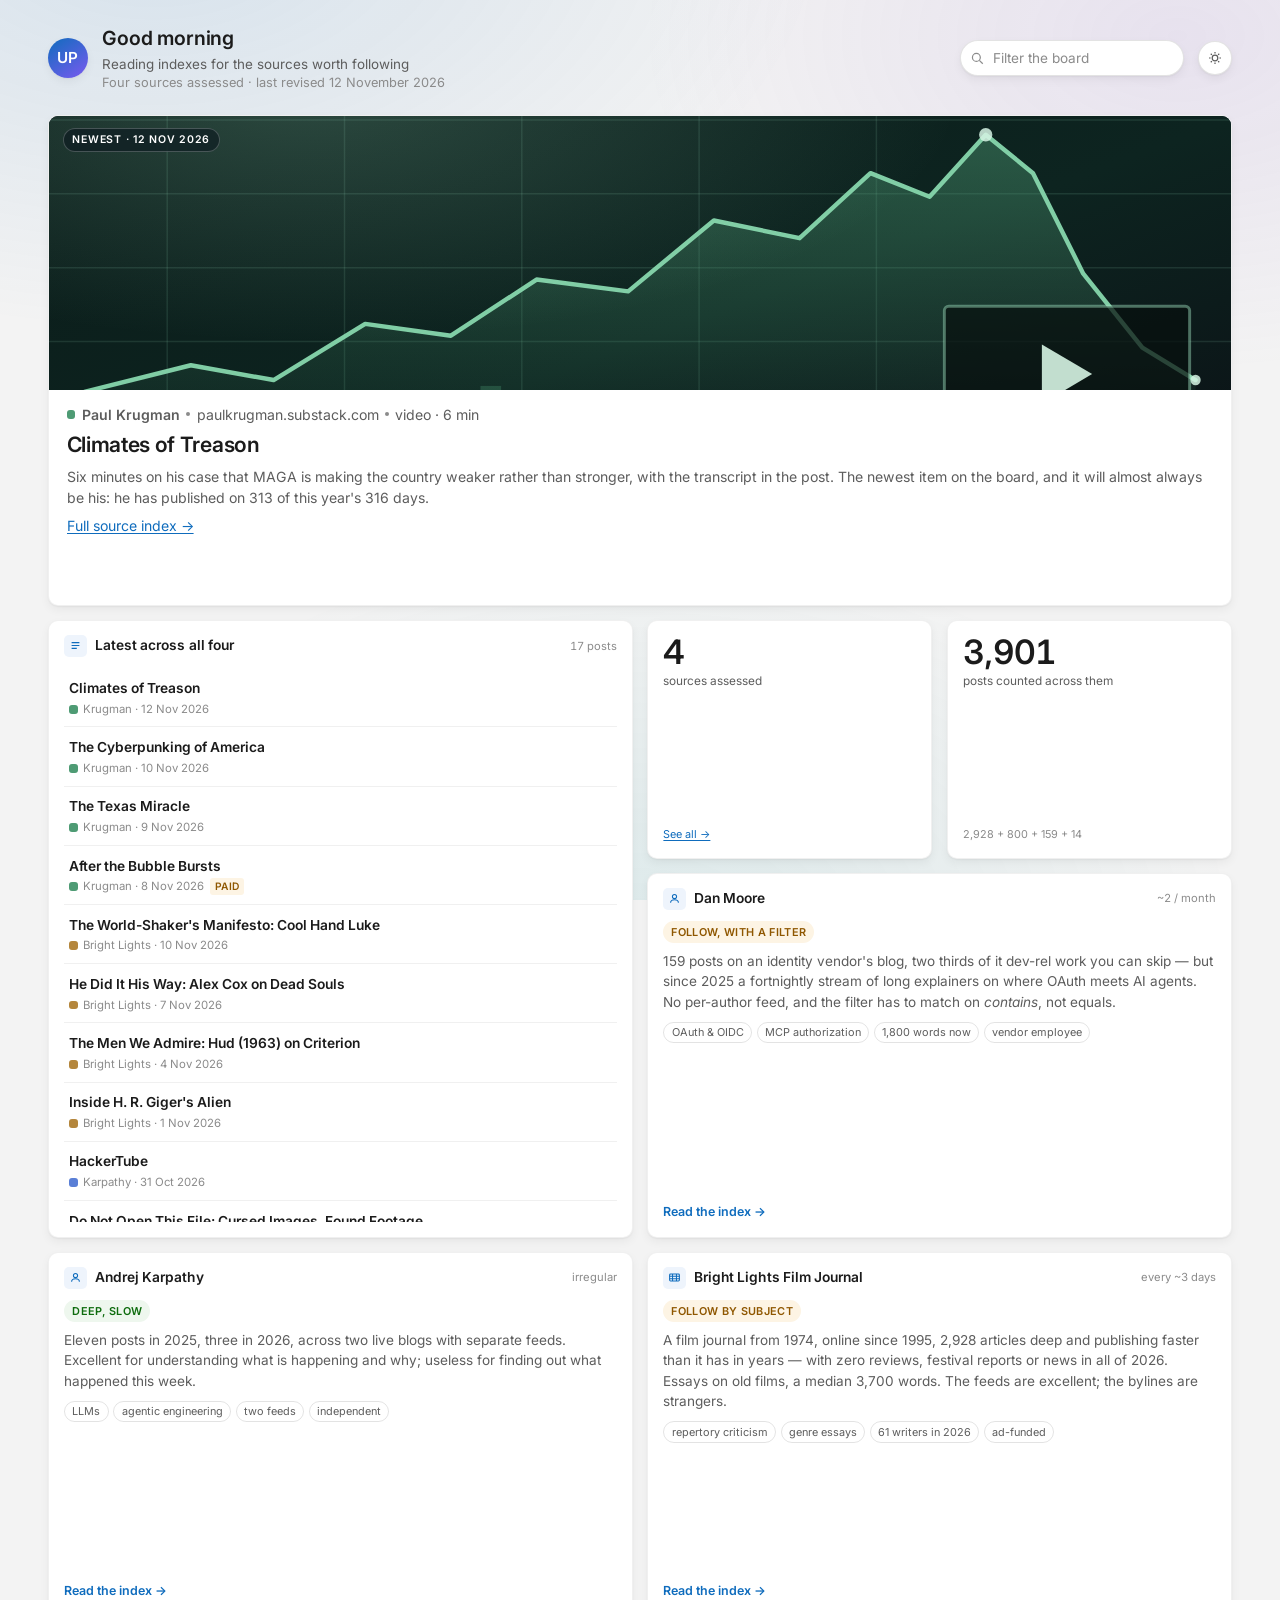
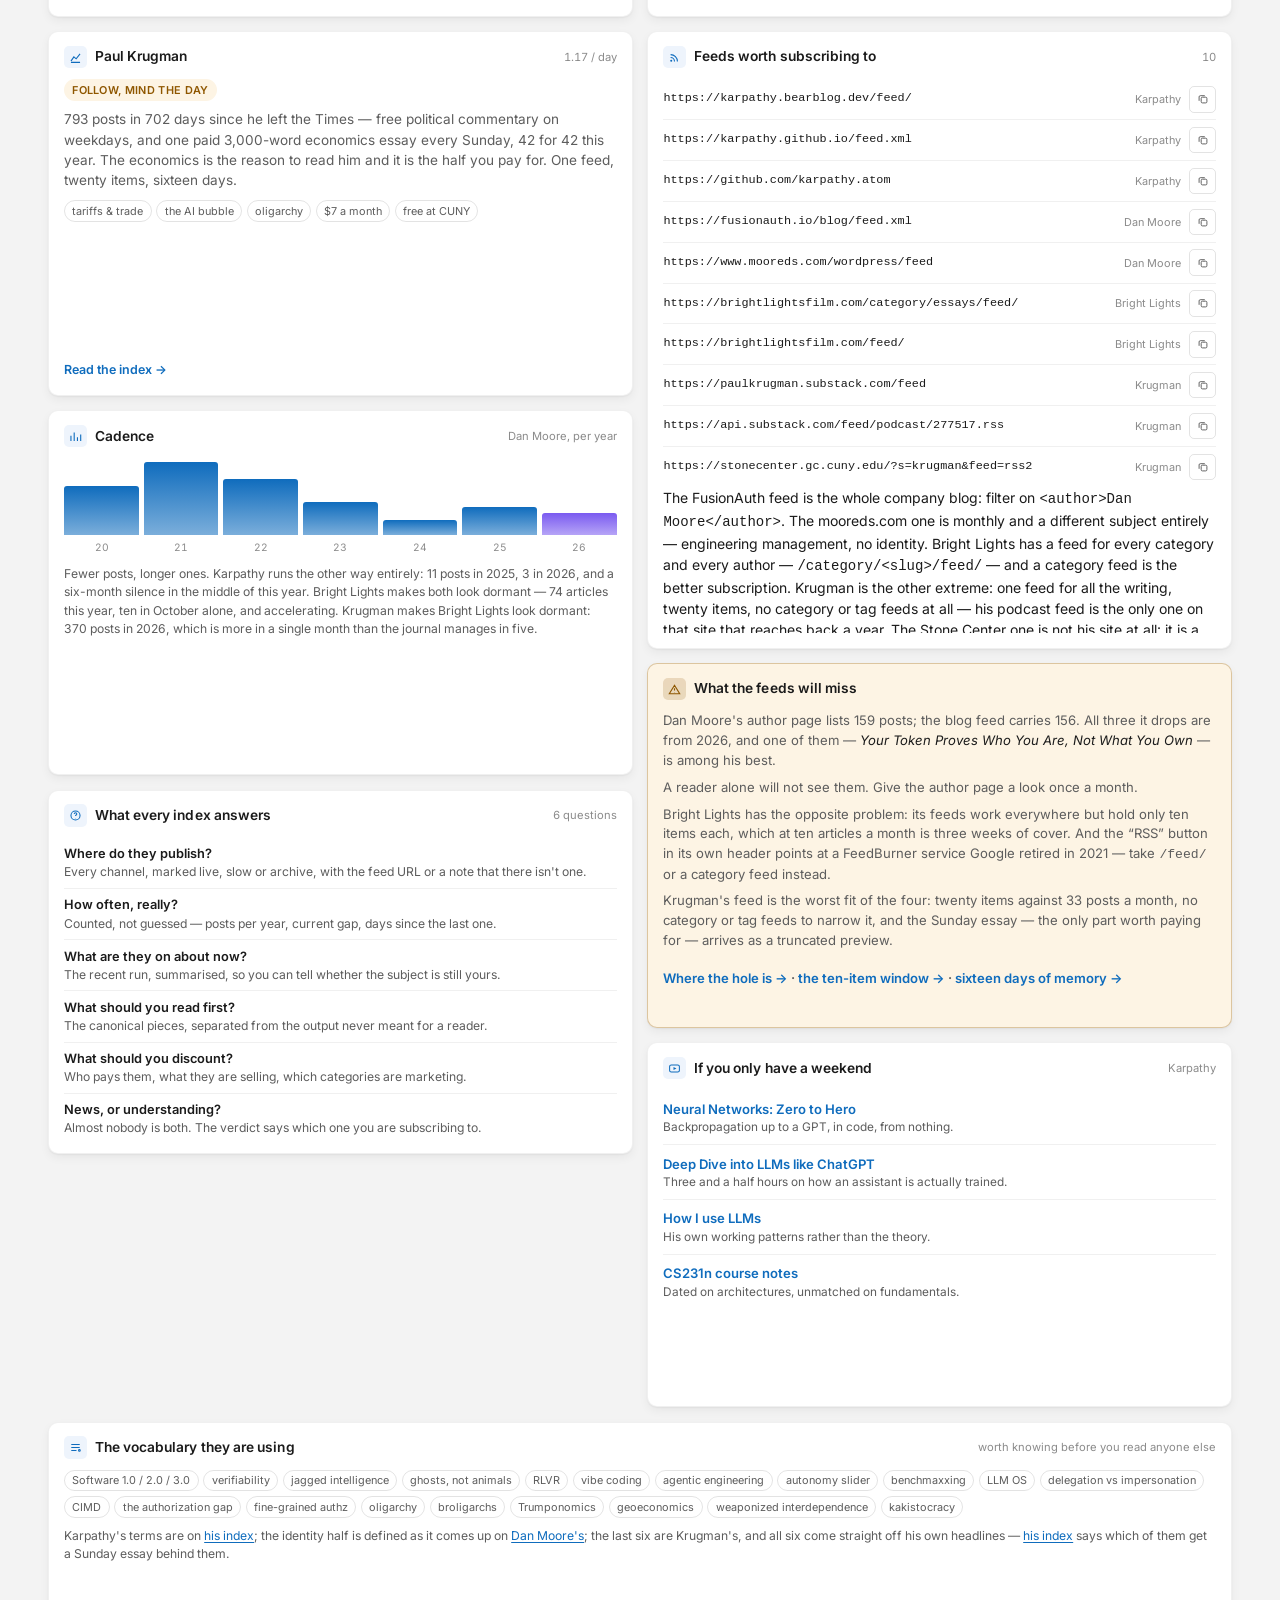
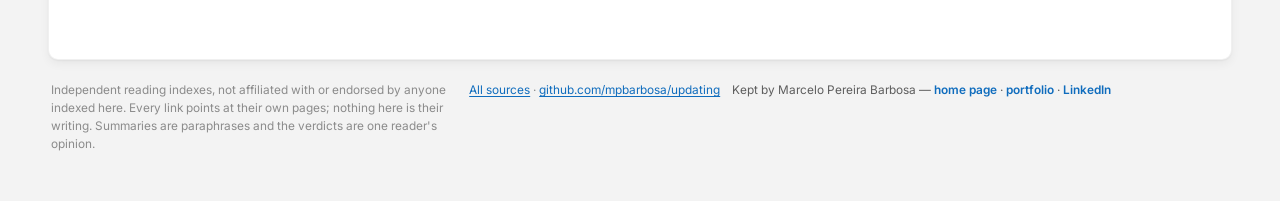
==== docs/index.html @ 211e0c85 "Carry the corrected feed claim through to the board, hub and README The audit of docs/dan-moore.html" ====
<!doctype html>
<html lang="en">
<head>
<meta charset="utf-8">
<meta name="viewport" content="width=device-width, initial-scale=1, viewport-fit=cover">
<link rel="preconnect" href="https://fonts.googleapis.com">
<link rel="preconnect" href="https://fonts.gstatic.com" crossorigin>
<title>Updating — reading indexes for the sources worth following</title>
<meta name="description" content="A widget board of the people worth reading to stay current: what is newest, how often each one posts, which feeds to subscribe to, and what to discount.">
<meta name="author" content="Marcelo Pereira Barbosa">
<meta name="robots" content="index,follow">
<!-- Google Search Console ownership for the https://mpbarbosa.github.io/updating/
     URL-prefix property. Verification is rechecked periodically, so this tag has
     to stay on the home page even after it has been verified once. -->
<meta name="google-site-verification" content="1XabvsU5CL5WEtZb5xXV-Y2TU8eqFEennTgGbOJvXdo">
<link rel="canonical" href="https://mpbarbosa.github.io/updating/">
<meta property="og:type" content="website">
<meta property="og:title" content="Updating &mdash; reading indexes for the sources worth following">
<meta property="og:description" content="A board of the people worth reading to stay current: what is newest, how often each one posts, and which feeds are actually worth subscribing to.">
<meta property="og:url" content="https://mpbarbosa.github.io/updating/">
<meta property="og:site_name" content="Updating">
<meta property="og:locale" content="en_US">
<meta property="og:image" content="https://mpbarbosa.github.io/updating/og/home.png">
<meta property="og:image:width" content="1200">
<meta property="og:image:height" content="630">
<meta property="og:image:alt" content="Updating — reading indexes for the sources worth following">
<meta name="twitter:card" content="summary_large_image">
<meta name="twitter:image" content="https://mpbarbosa.github.io/updating/og/home.png">
<meta name="twitter:image:alt" content="Updating — reading indexes for the sources worth following">
<!-- Installable: manifest, icons and the iOS standalone metas -->
<link rel="manifest" href="manifest.webmanifest">
<meta name="theme-color" content="#0f6cbd" media="(prefers-color-scheme: light)">
<meta name="theme-color" content="#1e1e1e" media="(prefers-color-scheme: dark)">
<link rel="icon" href="favicon.svg" type="image/svg+xml">
<link rel="apple-touch-icon" href="icon-192.png">
<meta name="mobile-web-app-capable" content="yes">
<meta name="apple-mobile-web-app-capable" content="yes">
<meta name="apple-mobile-web-app-status-bar-style" content="default">
<meta name="apple-mobile-web-app-title" content="Updating">
<link rel="stylesheet" href="https://fonts.googleapis.com/css2?family=Inter:wght@400;500;600;700&display=swap">
<link rel="stylesheet" href="home.css">
<script type="application/ld+json">
{
  "@context": "https://schema.org",
  "@graph": [
    {
      "@type": "Person",
      "@id": "https://mpbarbosa.github.io/updating/#author",
      "name": "Marcelo Pereira Barbosa",
      "url": "https://www.mpbarbosa.com",
      "sameAs": [
        "https://github.com/mpbarbosa",
        "https://www.linkedin.com/in/mpbarbosa"
      ]
    },
    {
      "@type": "WebSite",
      "@id": "https://mpbarbosa.github.io/updating/#website",
      "url": "https://mpbarbosa.github.io/updating/",
      "name": "Updating",
      "alternateName": "Updating — source indexes",
      "description": "Independent reading indexes of the people and publications worth following: what each one publishes, how often, and which feeds are worth subscribing to.",
      "inLanguage": "en",
      "publisher": {
        "@id": "https://mpbarbosa.github.io/updating/#author"
      },
      "license": "https://github.com/mpbarbosa/updating/blob/main/LICENSE"
    },
    {
      "@type": "WebPage",
      "@id": "https://mpbarbosa.github.io/updating/#webpage",
      "url": "https://mpbarbosa.github.io/updating/",
      "name": "Updating — reading indexes for the sources worth following",
      "isPartOf": {
        "@id": "https://mpbarbosa.github.io/updating/#website"
      },
      "about": {
        "@id": "https://mpbarbosa.github.io/updating/#website"
      },
      "inLanguage": "en",
      "datePublished": "2026-11-09",
      "dateModified": "2026-11-12",
      "author": {
        "@id": "https://mpbarbosa.github.io/updating/#author"
      },
      "primaryImageOfPage": {
        "@type": "ImageObject",
        "url": "https://mpbarbosa.github.io/updating/og/home.png",
        "width": 1200,
        "height": 630
      },
      "description": "A board of the people worth reading to stay current: what is newest, how often each one posts, and which feeds are worth subscribing to."
    },
    {
      "@type": "ItemList",
      "@id": "https://mpbarbosa.github.io/updating/#sourcelist",
      "name": "Sources assessed",
      "numberOfItems": 4,
      "itemListOrder": "https://schema.org/ItemListUnordered",
      "itemListElement": [
        {
          "@type": "ListItem",
          "position": 1,
          "url": "https://mpbarbosa.github.io/updating/dan-moore.html",
          "name": "Dan Moore source index"
        },
        {
          "@type": "ListItem",
          "position": 2,
          "url": "https://mpbarbosa.github.io/updating/karpathy.html",
          "name": "Andrej Karpathy source index"
        },
        {
          "@type": "ListItem",
          "position": 3,
          "url": "https://mpbarbosa.github.io/updating/brightlights.html",
          "name": "Bright Lights Film Journal source index"
        },
        {
          "@type": "ListItem",
          "position": 4,
          "url": "https://mpbarbosa.github.io/updating/krugman.html",
          "name": "Paul Krugman source index"
        }
      ]
    }
  ]
}
</script>
</head>
<body>
<div class="board">

  <div class="bar">
    <div class="who-badge" aria-hidden="true">UP</div>
    <div class="greet">
      <p class="hello" id="greeting">Updating</p>
      <h1>Reading indexes for the sources worth following</h1>
      <p>Four sources assessed &middot; last revised <time datetime="2026-11-12">12 November 2026</time></p>
    </div>
    <div class="search" role="search">
      <svg width="15" height="15" viewBox="0 0 20 20" fill="none" stroke="currentColor" stroke-width="1.6" aria-hidden="true"><circle cx="8.5" cy="8.5" r="5.25"/><path d="M12.5 12.5 17 17"/></svg>
      <input id="q" type="search" placeholder="Filter the board" aria-label="Filter widgets by keyword" autocomplete="off">
    </div>
    <button class="iconbtn" id="theme" type="button" aria-label="Switch between light and dark" title="Light / dark">
      <svg width="16" height="16" viewBox="0 0 20 20" fill="none" stroke="currentColor" stroke-width="1.5" aria-hidden="true"><path d="M10 2.5v2M10 15.5v2M2.5 10h2M15.5 10h2M4.7 4.7l1.4 1.4M13.9 13.9l1.4 1.4M15.3 4.7l-1.4 1.4M6.1 13.9l-1.4 1.4"/><circle cx="10" cy="10" r="3.5"/></svg>
    </button>
  </div>

  <main class="grid" id="grid">

    <!-- hero: newest thing across every source -->
    <article class="tile hero" data-tags="paul krugman substack economics climates of treason newest top story video maga politics">
      <a class="shot" href="https://paulkrugman.substack.com/p/climates-of-treason">
        <span class="badge">Newest &middot; 12 Nov 2026</span>
        <svg viewBox="0 0 800 300" preserveAspectRatio="xMidYMid slice" role="img" aria-label="Abstract illustration: a volatile line chart over a dark grid, climbing and then breaking downward, with a lit panel carrying a play symbol at the right.">
          <defs>
            <linearGradient id="deck" x1="0" y1="0" x2="1" y2="1">
              <stop offset="0" stop-color="#0a1a18"/><stop offset="0.6" stop-color="#0d2420"/><stop offset="1" stop-color="#0b1216"/>
            </linearGradient>
            <linearGradient id="area" x1="0" y1="0" x2="0" y2="1">
              <stop offset="0" stop-color="#4e9b74" stop-opacity="0.45"/><stop offset="1" stop-color="#4e9b74" stop-opacity="0"/>
            </linearGradient>
            <radialGradient id="lift" cx="0.22" cy="0.15" r="0.55">
              <stop offset="0" stop-color="#9fe3c0" stop-opacity="0.22"/><stop offset="1" stop-color="#9fe3c0" stop-opacity="0"/>
            </radialGradient>
          </defs>
          <rect width="800" height="300" fill="url(#deck)"/>
          <!-- the grid -->
          <g stroke="#9fe3c0" stroke-opacity="0.12" stroke-width="1">
            <path d="M0 60h800M0 110h800M0 160h800M0 210h800M0 260h800"/>
            <path d="M80 0v300M200 0v300M320 0v300M440 0v300M560 0v300"/>
          </g>
          <!-- the series: a long climb, then the break -->
          <path d="M24 244 L96 226 L152 236 L214 198 L272 206 L330 168 L392 176 L450 128 L508 140 L556 96 L596 112 L634 70 L666 96 L700 164 L740 214 L776 236 L776 290 L24 290 Z" fill="url(#area)"/>
          <path d="M24 244 L96 226 L152 236 L214 198 L272 206 L330 168 L392 176 L450 128 L508 140 L556 96 L596 112 L634 70 L666 96 L700 164 L740 214 L776 236"
                fill="none" stroke="#86d6ac" stroke-opacity="0.95" stroke-width="3" stroke-linejoin="round" stroke-linecap="round"/>
          <g fill="#d6f4e4" fill-opacity="0.85">
            <circle cx="634" cy="70" r="4.5"/><circle cx="776" cy="236" r="3.5"/>
          </g>
          <!-- a bar series underneath, quieter -->
          <g fill="#4e9b74" fill-opacity="0.3">
            <rect x="40" y="266" width="14" height="24"/><rect x="76" y="258" width="14" height="32"/><rect x="112" y="270" width="14" height="20"/>
            <rect x="148" y="252" width="14" height="38"/><rect x="184" y="262" width="14" height="28"/><rect x="220" y="246" width="14" height="44"/>
            <rect x="256" y="258" width="14" height="32"/><rect x="292" y="240" width="14" height="50"/><rect x="328" y="256" width="14" height="34"/>
          </g>
          <!-- the lit panel: this item is a video -->
          <rect x="606" y="186" width="166" height="92" rx="3" fill="#07100e" fill-opacity="0.72" stroke="#9fe3c0" stroke-opacity="0.45" stroke-width="2"/>
          <path d="M672 212 L706 232 L672 252 Z" fill="#d6f4e4" fill-opacity="0.9"/>
          <g fill="#9fe3c0" fill-opacity="0.35">
            <rect x="622" y="264" width="134" height="2" rx="1"/><rect x="622" y="264" width="46" height="2" rx="1" fill-opacity="0.9"/>
          </g>
          <rect width="800" height="300" fill="url(#lift)"/>
        </svg>
      </a>
      <div class="lede">
        <p class="byline"><span class="src-dot pk" aria-hidden="true"></span><strong>Paul Krugman</strong><span class="dot" aria-hidden="true"></span><span>paulkrugman.substack.com</span><span class="dot" aria-hidden="true"></span><span>video &middot; 6 min</span></p>
        <h2><a href="https://paulkrugman.substack.com/p/climates-of-treason">Climates of Treason</a></h2>
        <p>Six minutes on his case that MAGA is making the country weaker rather than stronger, with the transcript in the post. The newest item on the board, and it will almost always be his: he has published on 313 of this year's 316 days.</p>
        <p class="byline"><a href="krugman.html">Full source index &rarr;</a></p>
      </div>
    </article>

    <!-- latest across every source -->
    <article class="tile tall" data-tags="latest posts feed recent dan moore karpathy bright lights krugman economics oauth mcp token agents film essays">
      <div class="t-head">
        <span class="ico" aria-hidden="true"><svg width="13" height="13" viewBox="0 0 20 20" fill="none" stroke="currentColor" stroke-width="1.7"><path d="M4 5.5h12M4 10h12M4 14.5h8"/></svg></span>
        <h2>Latest across all four</h2>
        <span class="cnt">17 posts</span>
      </div>
      <div class="scroller">
        <ul class="feedlist">
          <li><a href="https://paulkrugman.substack.com/p/climates-of-treason"><span class="ttl">Climates of Treason</span><span class="sub"><i class="src-dot pk"></i>Krugman &middot; 12 Nov 2026</span></a></li>
          <li><a href="https://paulkrugman.substack.com/p/the-cyberpunking-of-america"><span class="ttl">The Cyberpunking of America</span><span class="sub"><i class="src-dot pk"></i>Krugman &middot; 10 Nov 2026</span></a></li>
          <li><a href="https://paulkrugman.substack.com/p/the-texas-miracle"><span class="ttl">The Texas Miracle</span><span class="sub"><i class="src-dot pk"></i>Krugman &middot; 9 Nov 2026</span></a></li>
          <li><a href="https://paulkrugman.substack.com/p/after-the-bubble-bursts"><span class="ttl">After the Bubble Bursts</span><span class="sub"><i class="src-dot pk"></i>Krugman &middot; 8 Nov 2026 <span class="flag">paid</span></span></a></li>
          <li><a href="https://brightlightsfilm.com/the-world-shakers-manifesto-cool-hand-luke/"><span class="ttl">The World-Shaker's Manifesto: Cool Hand Luke</span><span class="sub"><i class="src-dot bl"></i>Bright Lights &middot; 10 Nov 2026</span></a></li>
          <li><a href="https://brightlightsfilm.com/he-did-it-his-way-alex-cox-on-dead-souls/"><span class="ttl">He Did It His Way: Alex Cox on Dead Souls</span><span class="sub"><i class="src-dot bl"></i>Bright Lights &middot; 7 Nov 2026</span></a></li>
          <li><a href="https://brightlightsfilm.com/the-men-we-admire-hud-1963-on-criterion/"><span class="ttl">The Men We Admire: Hud (1963) on Criterion</span><span class="sub"><i class="src-dot bl"></i>Bright Lights &middot; 4 Nov 2026</span></a></li>
          <li><a href="https://brightlightsfilm.com/inside-h-r-gigers-alien-the-biomechanical-horror-that-changed-film-art-and-design/"><span class="ttl">Inside H. R. Giger's Alien</span><span class="sub"><i class="src-dot bl"></i>Bright Lights &middot; 1 Nov 2026</span></a></li>
          <li><a href="https://karpathy.bearblog.dev/hacker-tube/"><span class="ttl">HackerTube</span><span class="sub"><i class="src-dot ak"></i>Karpathy &middot; 31 Oct 2026</span></a></li>
          <li><a href="https://brightlightsfilm.com/do-not-open-this-file-cursed-images-found-footage-and-the-horror-of-believing-the-image/"><span class="ttl">Do Not Open This File: Cursed Images, Found Footage</span><span class="sub"><i class="src-dot bl"></i>Bright Lights &middot; 29 Oct 2026</span></a></li>
          <li><a href="https://fusionauth.io/blog/token-exchange-thoughts"><span class="ttl">Token Exchange</span><span class="sub"><i class="src-dot dm"></i>Dan Moore &middot; 22 Oct 2026</span></a></li>
          <li><a href="https://fusionauth.io/blog/ldx3-nyc-2026-report"><span class="ttl">Nobody Has a Good Answer for Agentic Identity Yet</span><span class="sub"><i class="src-dot dm"></i>Dan Moore &middot; 24 Sep 2026</span></a></li>
          <li><a href="https://fusionauth.io/blog/cimd-vs-dcr"><span class="ttl">MCP Client Registration: Dinner Party Or Nightclub?</span><span class="sub"><i class="src-dot dm"></i>Dan Moore &middot; 8 Sep 2026</span></a></li>
          <li><a href="https://fusionauth.io/blog/mcp-authorization-server"><span class="ttl">Protect an MCP server with an Authorization Server</span><span class="sub"><i class="src-dot dm"></i>Dan Moore &middot; 15 Jun 2026</span></a></li>
          <li><a href="https://fusionauth.io/blog/progressive-delivery"><span class="ttl">Identity and Progressive Delivery</span><span class="sub"><i class="src-dot dm"></i>Dan Moore &middot; 5 May 2026</span></a></li>
          <li><a href="https://karpathy.bearblog.dev/sequoia-ascent-2026/"><span class="ttl">Sequoia Ascent 2026 summary</span><span class="sub"><i class="src-dot ak"></i>Karpathy &middot; 30 Apr 2026</span></a></li>
          <li><a href="https://fusionauth.io/blog/dji-token-auth"><span class="ttl">Your Token Proves Who You Are, Not What You Own</span><span class="sub"><i class="src-dot dm"></i>Dan Moore &middot; 26 Feb 2026 <span class="flag">not in feed</span></span></a></li>
        </ul>
      </div>
    </article>

    <!-- two small stats -->
    <article class="tile s" data-tags="stats sources assessed count">
      <div class="num">4</div>
      <p class="cap">sources assessed</p>
      <p class="foot"><a href="sources.html">See all &rarr;</a></p>
    </article>
    <article class="tile s" data-tags="stats posts indexed count">
      <div class="num">3,901</div>
      <p class="cap">posts counted across them</p>
      <p class="foot">2,928 + 800 + 159 + 14</p>
    </article>

    <!-- Dan Moore -->
    <article class="tile" data-tags="dan moore fusionauth oauth identity standards agentic authorization vendor">
      <div class="t-head">
        <span class="ico" aria-hidden="true"><svg width="13" height="13" viewBox="0 0 20 20" fill="none" stroke="currentColor" stroke-width="1.6"><circle cx="10" cy="7" r="3.2"/><path d="M4 16.5c0-3 2.7-4.6 6-4.6s6 1.6 6 4.6"/></svg></span>
        <h2>Dan Moore</h2>
        <span class="cnt">~2 / month</span>
      </div>
      <p class="verdict-pill caution">Follow, with a filter</p>
      <p class="src-say">159 posts on an identity vendor's blog, two thirds of it dev-rel work you can skip &mdash; but since 2025 a fortnightly stream of long explainers on where OAuth meets AI agents. No per-author feed, and the filter has to match on <em>contains</em>, not equals.</p>
      <div class="chips"><span>OAuth &amp; OIDC</span><span>MCP authorization</span><span>1,800 words now</span><span>vendor employee</span></div>
      <p class="go"><a href="dan-moore.html">Read the index &rarr;</a></p>
    </article>

    <!-- Karpathy -->
    <article class="tile" data-tags="andrej karpathy deep learning llm agentic engineering bearblog github">
      <div class="t-head">
        <span class="ico" aria-hidden="true"><svg width="13" height="13" viewBox="0 0 20 20" fill="none" stroke="currentColor" stroke-width="1.6"><circle cx="10" cy="7" r="3.2"/><path d="M4 16.5c0-3 2.7-4.6 6-4.6s6 1.6 6 4.6"/></svg></span>
        <h2>Andrej Karpathy</h2>
        <span class="cnt">irregular</span>
      </div>
      <p class="verdict-pill">Deep, slow</p>
      <p class="src-say">Eleven posts in 2025, three in 2026, across two live blogs with separate feeds. Excellent for understanding what is happening and why; useless for finding out what happened this week.</p>
      <div class="chips"><span>LLMs</span><span>agentic engineering</span><span>two feeds</span><span>independent</span></div>
      <p class="go"><a href="karpathy.html">Read the index &rarr;</a></p>
    </article>

    <!-- Bright Lights Film Journal -->
    <article class="tile" data-tags="bright lights film journal cinema criticism essays horror repertory gary morris 1974 ad-funded">
      <div class="t-head">
        <span class="ico" aria-hidden="true"><svg width="13" height="13" viewBox="0 0 20 20" fill="none" stroke="currentColor" stroke-width="1.6"><rect x="2.5" y="4.5" width="15" height="11" rx="1.5"/><path d="M2.5 8h15M2.5 12h15M7 4.5v11M13 4.5v11"/></svg></span>
        <h2>Bright Lights Film Journal</h2>
        <span class="cnt">every ~3 days</span>
      </div>
      <p class="verdict-pill caution">Follow by subject</p>
      <p class="src-say">A film journal from 1974, online since 1995, 2,928 articles deep and publishing faster than it has in years &mdash; with zero reviews, festival reports or news in all of 2026. Essays on old films, a median 3,700 words. The feeds are excellent; the bylines are strangers.</p>
      <div class="chips"><span>repertory criticism</span><span>genre essays</span><span>61 writers in 2026</span><span>ad-funded</span></div>
      <p class="go"><a href="brightlights.html">Read the index &rarr;</a></p>
    </article>

    <!-- Paul Krugman -->
    <article class="tile" data-tags="paul krugman substack economics tariffs trade oligarchy federal reserve ai bubble nobel new york times paywall sunday">
      <div class="t-head">
        <span class="ico" aria-hidden="true"><svg width="13" height="13" viewBox="0 0 20 20" fill="none" stroke="currentColor" stroke-width="1.7"><path d="M3 15.5 7.5 9l3.5 3L17 4.5"/><path d="M3 17.5h14"/></svg></span>
        <h2>Paul Krugman</h2>
        <span class="cnt">1.17 / day</span>
      </div>
      <p class="verdict-pill caution">Follow, mind the day</p>
      <p class="src-say">793 posts in 702 days since he left the Times &mdash; free political commentary on weekdays, and one paid 3,000-word economics essay every Sunday, 42 for 42 this year. The economics is the reason to read him and it is the half you pay for. One feed, twenty items, sixteen days.</p>
      <div class="chips"><span>tariffs &amp; trade</span><span>the AI bubble</span><span>oligarchy</span><span>$7 a month</span><span>free at CUNY</span></div>
      <p class="go"><a href="krugman.html">Read the index &rarr;</a></p>
    </article>

    <!-- feeds -->
    <article class="tile tall" data-tags="feeds rss atom subscribe urls reader">
      <div class="t-head">
        <span class="ico" aria-hidden="true"><svg width="13" height="13" viewBox="0 0 20 20" fill="none" stroke="currentColor" stroke-width="1.7"><circle cx="5" cy="15" r="1.6" fill="currentColor" stroke="none"/><path d="M4 10a6 6 0 0 1 6 6M4 5.5a10.5 10.5 0 0 1 10.5 10.5"/></svg></span>
        <h2>Feeds worth subscribing to</h2>
        <span class="cnt">10</span>
      </div>
      <div class="scroller">
        <ul class="feeds">
          <li><span class="url">https://karpathy.bearblog.dev/feed/</span><span class="owner">Karpathy</span><button class="copy" type="button" aria-label="Copy feed URL"></button></li>
          <li><span class="url">https://karpathy.github.io/feed.xml</span><span class="owner">Karpathy</span><button class="copy" type="button" aria-label="Copy feed URL"></button></li>
          <li><span class="url">https://github.com/karpathy.atom</span><span class="owner">Karpathy</span><button class="copy" type="button" aria-label="Copy feed URL"></button></li>
          <li><span class="url">https://fusionauth.io/blog/feed.xml</span><span class="owner">Dan Moore</span><button class="copy" type="button" aria-label="Copy feed URL"></button></li>
          <li><span class="url">https://www.mooreds.com/wordpress/feed</span><span class="owner">Dan Moore</span><button class="copy" type="button" aria-label="Copy feed URL"></button></li>
          <li><span class="url">https://brightlightsfilm.com/category/essays/feed/</span><span class="owner">Bright Lights</span><button class="copy" type="button" aria-label="Copy feed URL"></button></li>
          <li><span class="url">https://brightlightsfilm.com/feed/</span><span class="owner">Bright Lights</span><button class="copy" type="button" aria-label="Copy feed URL"></button></li>
          <li><span class="url">https://paulkrugman.substack.com/feed</span><span class="owner">Krugman</span><button class="copy" type="button" aria-label="Copy feed URL"></button></li>
          <li><span class="url">https://api.substack.com/feed/podcast/277517.rss</span><span class="owner">Krugman</span><button class="copy" type="button" aria-label="Copy feed URL"></button></li>
          <li><span class="url">https://stonecenter.gc.cuny.edu/?s=krugman&amp;feed=rss2</span><span class="owner">Krugman</span><button class="copy" type="button" aria-label="Copy feed URL"></button></li>
        </ul>
        <p class="hint">The FusionAuth feed is the whole company blog: filter on <code>&lt;author&gt;Dan Moore&lt;/author&gt;</code>. The mooreds.com one is monthly and a different subject entirely &mdash; engineering management, no identity. Bright Lights has a feed for every category and every author &mdash; <code>/category/&lt;slug&gt;/feed/</code> &mdash; and a category feed is the better subscription. Krugman is the other extreme: one feed for all the writing, twenty items, no category or tag feeds at all &mdash; his podcast feed is the only one on that site that reaches back a year. The Stone Center one is not his site at all: it is a WordPress keyword search at the CUNY centre where he is a senior scholar, and it carries his lectures and whole paid series reposted free.</p>
      </div>
    </article>

    <!-- cadence -->
    <article class="tile" data-tags="cadence chart posts per year volume how often">
      <div class="t-head">
        <span class="ico" aria-hidden="true"><svg width="13" height="13" viewBox="0 0 20 20" fill="none" stroke="currentColor" stroke-width="1.7"><path d="M3 17V9M8 17V4M13 17v-6M18 17V7"/></svg></span>
        <h2>Cadence</h2>
        <span class="cnt">Dan Moore, per year</span>
      </div>
      <div class="bars" role="img" aria-label="Posts per year by Dan Moore: 28 in 2020, 42 in 2021, 32 in 2022, 19 in 2023, 9 in 2024, 16 in 2025 and 13 so far in 2026.">
        <i style="height:67%"></i><i style="height:100%"></i><i style="height:76%"></i><i style="height:45%"></i><i style="height:21%"></i><i style="height:38%"></i><i class="now" style="height:31%"></i>
      </div>
      <div class="xax"><span>20</span><span>21</span><span>22</span><span>23</span><span>24</span><span>25</span><span>26</span></div>
      <p class="cap">Fewer posts, longer ones. Karpathy runs the other way entirely: 11 posts in 2025, 3 in 2026, and a six-month silence in the middle of this year. Bright Lights makes both look dormant &mdash; 74 articles this year, ten in October alone, and accelerating. Krugman makes Bright Lights look dormant: 370 posts in 2026, which is more in a single month than the journal manages in five.</p>
    </article>

    <!-- caveat -->
    <article class="tile alert" data-tags="caveat warning filter hole missing posts gotcha">
      <div class="t-head">
        <span class="ico" aria-hidden="true"><svg width="13" height="13" viewBox="0 0 20 20" fill="none" stroke="currentColor" stroke-width="1.7"><path d="M10 3.5 18 16.5H2z"/><path d="M10 8v3.4M10 13.8v.4"/></svg></span>
        <h2>What the feeds will miss</h2>
      </div>
      <p>Dan Moore's author page lists 159 posts; the blog feed carries 156. All three it drops are from 2026, and one of them &mdash; <em>Your Token Proves Who You Are, Not What You Own</em> &mdash; is among his best.</p>
      <p>A reader alone will not see them. Give the author page a look once a month.</p>
      <p>Bright Lights has the opposite problem: its feeds work everywhere but hold only ten items each, which at ten articles a month is three weeks of cover. And the &ldquo;RSS&rdquo; button in its own header points at a FeedBurner service Google retired in 2021 &mdash; take <code>/feed/</code> or a category feed instead.</p>
      <p>Krugman's feed is the worst fit of the four: twenty items against 33 posts a month, no category or tag feeds to narrow it, and the Sunday essay &mdash; the only part worth paying for &mdash; arrives as a truncated preview.</p>
      <p class="go"><a href="dan-moore.html">Where the hole is &rarr;</a> &middot; <a href="brightlights.html">the ten-item window &rarr;</a> &middot; <a href="krugman.html">sixteen days of memory &rarr;</a></p>
    </article>

    <!-- method -->
    <article class="tile" data-tags="method questions what each index answers cadence bias news understanding">
      <div class="t-head">
        <span class="ico" aria-hidden="true"><svg width="13" height="13" viewBox="0 0 20 20" fill="none" stroke="currentColor" stroke-width="1.6"><circle cx="10" cy="10" r="7"/><path d="M8 7.8c0-1.2 1-2 2-2s2 .8 2 1.9c0 1.4-2 1.6-2 3M10 14.3v.3"/></svg></span>
        <h2>What every index answers</h2>
        <span class="cnt">6 questions</span>
      </div>
      <div class="scroller">
        <ul class="qa">
          <li><p class="q">Where do they publish?</p><p class="a">Every channel, marked live, slow or archive, with the feed URL or a note that there isn't one.</p></li>
          <li><p class="q">How often, really?</p><p class="a">Counted, not guessed &mdash; posts per year, current gap, days since the last one.</p></li>
          <li><p class="q">What are they on about now?</p><p class="a">The recent run, summarised, so you can tell whether the subject is still yours.</p></li>
          <li><p class="q">What should you read first?</p><p class="a">The canonical pieces, separated from the output never meant for a reader.</p></li>
          <li><p class="q">What should you discount?</p><p class="a">Who pays them, what they are selling, which categories are marketing.</p></li>
          <li><p class="q">News, or understanding?</p><p class="a">Almost nobody is both. The verdict says which one you are subscribing to.</p></li>
        </ul>
      </div>
    </article>

    <!-- weekend watch -->
    <article class="tile" data-tags="weekend watch video courses zero to hero cs231n karpathy learn">
      <div class="t-head">
        <span class="ico" aria-hidden="true"><svg width="13" height="13" viewBox="0 0 20 20" fill="none" stroke="currentColor" stroke-width="1.6"><rect x="2.5" y="4.5" width="15" height="11" rx="2.5"/><path d="M8.5 7.8 13 10l-4.5 2.2z" fill="currentColor" stroke="none"/></svg></span>
        <h2>If you only have a weekend</h2>
        <span class="cnt">Karpathy</span>
      </div>
      <div class="scroller">
        <ul class="watch">
          <li><a href="https://www.youtube.com/playlist?list=PLAqhIrjkxbuWI23v9cThsA9GvCAUhRvKZ">Neural Networks: Zero to Hero</a><p>Backpropagation up to a GPT, in code, from nothing.</p></li>
          <li><a href="https://www.youtube.com/watch?v=7xTGNNLPyMI">Deep Dive into LLMs like ChatGPT</a><p>Three and a half hours on how an assistant is actually trained.</p></li>
          <li><a href="https://www.youtube.com/watch?v=EWvNQjAaOHw">How I use LLMs</a><p>His own working patterns rather than the theory.</p></li>
          <li><a href="https://cs231n.github.io/">CS231n course notes</a><p>Dated on architectures, unmatched on fundamentals.</p></li>
        </ul>
      </div>
    </article>

    <!-- vocabulary -->
    <article class="tile wide" data-tags="vocabulary glossary terms software 3.0 verifiability jagged ghosts rlvr vibe coding">
      <div class="t-head">
        <span class="ico" aria-hidden="true"><svg width="13" height="13" viewBox="0 0 20 20" fill="none" stroke="currentColor" stroke-width="1.6"><path d="M3.5 5.5h13M3.5 10h13M3.5 14.5h8"/><circle cx="16" cy="14.5" r="1.3"/></svg></span>
        <h2>The vocabulary they are using</h2>
        <span class="cnt">worth knowing before you read anyone else</span>
      </div>
      <div class="chips" style="margin-top:0">
        <span>Software 1.0 / 2.0 / 3.0</span><span>verifiability</span><span>jagged intelligence</span><span>ghosts, not animals</span><span>RLVR</span><span>vibe coding</span><span>agentic engineering</span><span>autonomy slider</span><span>benchmaxxing</span><span>LLM OS</span><span>delegation vs impersonation</span><span>CIMD</span><span>the authorization gap</span><span>fine-grained authz</span><span>oligarchy</span><span>broligarchs</span><span>Trumponomics</span><span>geoeconomics</span><span>weaponized interdependence</span><span>kakistocracy</span>
      </div>
      <p class="cap">Karpathy's terms are on <a href="karpathy.html">his index</a>; the identity half is defined as it comes up on <a href="dan-moore.html">Dan Moore's</a>; the last six are Krugman's, and all six come straight off his own headlines &mdash; <a href="krugman.html">his index</a> says which of them get a Sunday essay behind them.</p>
    </article>

  </main>

  <p class="empty" id="empty">Nothing on the board matches that. <button class="copy" type="button" id="clearq" style="width:auto;padding:0 .5rem">Clear</button></p>

  <footer>
    <p>Independent reading indexes, not affiliated with or endorsed by anyone indexed here. Every link points at their own pages; nothing here is their writing. Summaries are paraphrases and the verdicts are one reader's opinion.</p>
    <p><a href="sources.html">All sources</a> &middot; <a href="https://github.com/mpbarbosa/updating">github.com/mpbarbosa/updating</a></p>
    <p class="me">Kept by Marcelo Pereira Barbosa &mdash;
      <a href="https://www.mpbarbosa.com" rel="me">home page</a> &middot;
      <a href="https://github.com/mpbarbosa" rel="me">portfolio</a> &middot;
      <a href="https://www.linkedin.com/in/mpbarbosa" rel="me noopener">LinkedIn</a></p>
  </footer>
</div>

<script>
(function () {
  "use strict";

  /* time-of-day greeting, the way the widgets board does it */
  var g = document.getElementById("greeting");
  if (g) {
    var h = new Date().getHours();
    g.textContent = (h < 12 ? "Good morning" : h < 18 ? "Good afternoon" : "Good evening");
  }

  /* light / dark, remembered where storage is allowed */
  var root = document.documentElement;
  var stored = null;
  try { stored = localStorage.getItem("updating-theme"); } catch (e) {}
  if (stored === "light" || stored === "dark") root.setAttribute("data-theme", stored);
  var btn = document.getElementById("theme");
  if (btn) {
    btn.addEventListener("click", function () {
      var dark = root.getAttribute("data-theme") === "dark" ||
        (!root.hasAttribute("data-theme") && window.matchMedia("(prefers-color-scheme: dark)").matches);
      var next = dark ? "light" : "dark";
      root.setAttribute("data-theme", next);
      try { localStorage.setItem("updating-theme", next); } catch (e) {}
    });
  }

  /* filter the tiles */
  var tiles = Array.prototype.slice.call(document.querySelectorAll(".tile"));
  var q = document.getElementById("q");
  var empty = document.getElementById("empty");
  function filter() {
    var term = (q.value || "").trim().toLowerCase();
    var shown = 0;
    tiles.forEach(function (t) {
      var hay = (t.getAttribute("data-tags") || "") + " " + t.textContent.toLowerCase();
      var hit = !term || hay.toLowerCase().indexOf(term) !== -1;
      t.hidden = !hit;
      if (hit) shown++;
    });
    empty.style.display = shown ? "none" : "block";
  }
  if (q) {
    q.addEventListener("input", filter);
    q.addEventListener("keydown", function (e) { if (e.key === "Escape") { q.value = ""; filter(); } });
  }
  var clear = document.getElementById("clearq");
  if (clear) clear.addEventListener("click", function () { q.value = ""; filter(); q.focus(); });

  /* copy a feed URL */
  var copyIcon = '<svg width="12" height="12" viewBox="0 0 20 20" fill="none" stroke="currentColor" stroke-width="1.6" aria-hidden="true"><rect x="7" y="7" width="9.5" height="9.5" rx="2"/><path d="M13 4.5H5.5a2 2 0 0 0-2 2V13"/></svg>';
  var doneIcon = '<svg width="12" height="12" viewBox="0 0 20 20" fill="none" stroke="currentColor" stroke-width="2" aria-hidden="true"><path d="M4.5 10.5 8 14l7.5-8"/></svg>';
  Array.prototype.forEach.call(document.querySelectorAll(".feeds .copy"), function (b) {
    b.innerHTML = copyIcon;
    b.addEventListener("click", function () {
      var url = b.parentNode.querySelector(".url").textContent.trim();
      var ok = function () {
        b.classList.add("done");
        b.innerHTML = doneIcon;
        setTimeout(function () { b.classList.remove("done"); b.innerHTML = copyIcon; }, 1600);
      };
      if (navigator.clipboard && navigator.clipboard.writeText) {
        navigator.clipboard.writeText(url).then(ok, function () {});
      } else {
        var ta = document.createElement("textarea");
        ta.value = url; document.body.appendChild(ta); ta.select();
        try { document.execCommand("copy"); ok(); } catch (e) {}
        document.body.removeChild(ta);
      }
    });
  });
})();
</script>
<script>
/* Register the service worker: it takes the whole site offline and is what
   makes the site installable. Nothing here is required for the page to work —
   every failure path is silent and leaves an ordinary web page behind. */
(function () {
  "use strict";
  if (!("serviceWorker" in navigator)) return;
  window.addEventListener("load", function () {
    navigator.serviceWorker.register("service-worker.js").then(function (reg) {
      reg.addEventListener("updatefound", function () {
        var next = reg.installing;
        if (!next) return;
        next.addEventListener("statechange", function () {
          /* A new version is ready. Activate it, but do not reload the page:
             pages are served network-first, so what is on screen is already
             current, and nobody wants a page to jump while they are reading. */
          if (next.state === "installed" && navigator.serviceWorker.controller) {
            next.postMessage({ type: "SKIP_WAITING" });
          }
        });
      });
    }).catch(function () { /* offline, unsupported, or blocked — no matter */ });
  });
})();
</script>
</body>
</html>
---- docs/home.css ----
/* Home page only: a Windows-11-widgets-board treatment of the source index.
   Fixed-size rounded tiles on a mica-ish wash, Fluent-flavoured icons,
   secondary text in a lighter grey, everything elevated on hover.
   The reading pages keep style.css; the two do not share anything. */

:root {
  color-scheme: light;
  --bg: #f3f3f3;
  --card: #ffffff;
  --card-2: #fafafa;
  --br: rgba(0, 0, 0, 0.058);
  --br-strong: rgba(0, 0, 0, 0.11);
  --ink: #1b1b1b;
  --ink-2: #5d5d5d;
  --faint: #8b8b8b;
  --accent: #0f6cbd;
  --accent-ink: #0f548c;
  --accent-soft: #eef4fc;
  --warn: #8f5700;
  --warn-soft: #fdf4e4;
  --good: #0e6c0e;
  --good-soft: #eef7ee;
  --tint-1: rgba(15, 108, 189, 0.13);
  --tint-2: rgba(135, 85, 200, 0.11);
  --tint-3: rgba(20, 150, 160, 0.10);
  --shadow: 0 1px 2px rgba(0, 0, 0, 0.05), 0 4px 10px rgba(0, 0, 0, 0.05);
  --shadow-hi: 0 2px 4px rgba(0, 0, 0, 0.07), 0 14px 30px rgba(0, 0, 0, 0.12);
  --radius: 10px;
  --ui: "Segoe UI Variable Text", "Segoe UI Variable", "Segoe UI", Inter,
        system-ui, -apple-system, Roboto, "Helvetica Neue", sans-serif;
  --display: "Segoe UI Variable Display", "Segoe UI Variable", "Segoe UI", Inter,
        system-ui, -apple-system, sans-serif;
  --mono: "Cascadia Code", "Cascadia Mono", ui-monospace, "SF Mono", Consolas, monospace;
}

@media (prefers-color-scheme: dark) {
  :root:not([data-theme="light"]) {
    color-scheme: dark;
    --bg: #1e1e1e;
    --card: #2b2b2b;
    --card-2: #313131;
    --br: rgba(255, 255, 255, 0.068);
    --br-strong: rgba(255, 255, 255, 0.14);
    --ink: #f4f4f4;
    --ink-2: #c4c4c4;
    --faint: #969696;
    --accent: #4cc2ff;
    --accent-ink: #8fd8ff;
    --accent-soft: #10344d;
    --warn: #f2bd77;
    --warn-soft: #3a2c15;
    --good: #7cce7c;
    --good-soft: #15301a;
    --tint-1: rgba(76, 194, 255, 0.13);
    --tint-2: rgba(160, 120, 240, 0.12);
    --tint-3: rgba(50, 200, 200, 0.09);
    --shadow: 0 1px 2px rgba(0, 0, 0, 0.3), 0 4px 12px rgba(0, 0, 0, 0.28);
    --shadow-hi: 0 2px 6px rgba(0, 0, 0, 0.38), 0 16px 34px rgba(0, 0, 0, 0.45);
  }
}
:root[data-theme="dark"] {
  color-scheme: dark;
  --bg: #1e1e1e;
  --card: #2b2b2b;
  --card-2: #313131;
  --br: rgba(255, 255, 255, 0.068);
  --br-strong: rgba(255, 255, 255, 0.14);
  --ink: #f4f4f4;
  --ink-2: #c4c4c4;
  --faint: #969696;
  --accent: #4cc2ff;
  --accent-ink: #8fd8ff;
  --accent-soft: #10344d;
  --warn: #f2bd77;
  --warn-soft: #3a2c15;
  --good: #7cce7c;
  --good-soft: #15301a;
  --tint-1: rgba(76, 194, 255, 0.13);
  --tint-2: rgba(160, 120, 240, 0.12);
  --tint-3: rgba(50, 200, 200, 0.09);
  --shadow: 0 1px 2px rgba(0, 0, 0, 0.3), 0 4px 12px rgba(0, 0, 0, 0.28);
  --shadow-hi: 0 2px 6px rgba(0, 0, 0, 0.38), 0 16px 34px rgba(0, 0, 0, 0.45);
}

* { box-sizing: border-box; }
html { -webkit-text-size-adjust: 100%; }
body {
  margin: 0;
  min-height: 100vh;
  background: var(--bg);
  color: var(--ink);
  font-family: var(--ui);
  font-size: 14px;
  line-height: 1.5;
  -webkit-font-smoothing: antialiased;
}
/* the mica wash */
body::before {
  content: "";
  position: fixed;
  inset: 0;
  z-index: -1;
  pointer-events: none;
  background:
    radial-gradient(60rem 36rem at 12% -8%, var(--tint-1), transparent 70%),
    radial-gradient(48rem 30rem at 92% 4%, var(--tint-2), transparent 70%),
    radial-gradient(52rem 34rem at 50% 104%, var(--tint-3), transparent 72%);
}
h1, h2, h3, h4 { font-family: var(--display); margin: 0; font-weight: 600; line-height: 1.25; text-wrap: balance; }
p { margin: 0; }
ul, ol { margin: 0; padding: 0; list-style: none; }
a { color: var(--accent); text-underline-offset: 2px; }
:focus-visible { outline: 2px solid var(--accent); outline-offset: 2px; border-radius: 4px; }

.board {
  max-width: 76rem;
  margin: 0 auto;
  padding: 1.5rem max(16px, env(safe-area-inset-left, 0px)) 3rem;
}

/* ---------- top bar: greeting, filter, theme ---------- */
.bar {
  display: flex;
  align-items: center;
  gap: 0.9rem;
  flex-wrap: wrap;
  margin-bottom: 1.4rem;
}
.who-badge {
  width: 2.5rem; height: 2.5rem; flex: none;
  border-radius: 50%;
  display: grid; place-items: center;
  background: linear-gradient(145deg, var(--accent), #7a5af0);
  color: #fff;
  font-family: var(--display); font-size: 0.95rem; font-weight: 600;
  letter-spacing: 0.02em;
  box-shadow: var(--shadow);
}
.greet { margin-right: auto; min-width: 12rem; max-width: 34rem; }
/* The time-of-day greeting is decoration and gets rewritten by script, so it is
   a <p>. The <h1> underneath is the page's real heading and stays put. */
.greet .hello { font-size: 1.22rem; font-weight: 600; letter-spacing: -0.01em; color: var(--ink); }
.greet h1 { font-size: 0.84rem; font-weight: 400; line-height: 1.35; color: var(--ink-2); margin-top: 0.1rem; }
.greet p { font-size: 0.8rem; color: var(--ink-2); }
.greet > p:last-child { color: var(--faint); }
.search {
  position: relative;
  display: flex; align-items: center;
}
.search svg { position: absolute; left: 0.6rem; color: var(--faint); pointer-events: none; }
.search input {
  font: inherit;
  font-size: 0.85rem;
  color: var(--ink);
  background: var(--card);
  border: 1px solid var(--br-strong);
  border-radius: 999px;
  padding: 0.44rem 0.8rem 0.44rem 2rem;
  width: 14rem;
  max-width: 50vw;
  box-shadow: var(--shadow);
}
.search input::placeholder { color: var(--faint); }
.search input:focus { outline: none; border-color: var(--accent); box-shadow: 0 0 0 2px var(--accent-soft); }
.iconbtn {
  width: 2.1rem; height: 2.1rem; flex: none;
  display: grid; place-items: center;
  border-radius: 50%;
  border: 1px solid var(--br-strong);
  background: var(--card);
  color: var(--ink-2);
  cursor: pointer;
  box-shadow: var(--shadow);
}
.iconbtn:hover { color: var(--accent); border-color: var(--accent); }

/* ---------- the grid of tiles ---------- */
.grid {
  display: grid;
  grid-template-columns: repeat(4, minmax(0, 1fr));
  grid-auto-rows: 7rem;
  gap: 0.9rem;
}
.tile {
  grid-column: span 2;
  grid-row: span 3;
  position: relative;
  display: flex;
  flex-direction: column;
  min-width: 0;
  background: var(--card);
  border: 1px solid var(--br);
  border-radius: var(--radius);
  box-shadow: var(--shadow);
  padding: 0.85rem 0.95rem 0.95rem;
  overflow: hidden;
}
@media (prefers-reduced-motion: no-preference) {
  .tile { transition: box-shadow 0.18s ease, transform 0.18s ease; }
}
.tile:hover { box-shadow: var(--shadow-hi); transform: translateY(-2px); }
.tile[hidden] { display: none; }
.tile.s { grid-column: span 1; grid-row: span 2; }
.tile.wide { grid-column: span 4; grid-row: span 2; }
.tile.tall { grid-row: span 5; }
.tile.hero { grid-column: span 4; grid-row: span 4; padding: 0; }

.t-head {
  display: flex; align-items: center; gap: 0.5rem;
  margin-bottom: 0.7rem;
}
.t-head .ico {
  width: 1.4rem; height: 1.4rem; flex: none;
  display: grid; place-items: center;
  border-radius: 5px;
  background: var(--accent-soft);
  color: var(--accent);
}
.t-head h2 { font-size: 0.86rem; font-weight: 600; letter-spacing: 0.005em; }
.t-head .cnt {
  margin-left: auto;
  font-size: 0.7rem;
  color: var(--faint);
  font-variant-numeric: tabular-nums;
  white-space: nowrap;
}
.scroller { overflow-y: auto; margin: 0 -0.3rem; padding: 0 0.3rem; flex: 1; scrollbar-width: thin; }
.scroller::-webkit-scrollbar { width: 6px; }
.scroller::-webkit-scrollbar-thumb { background: var(--br-strong); border-radius: 3px; }

/* ---------- hero tile ---------- */
.hero a.shot {
  display: block;
  position: relative;
  height: 56%;
  text-decoration: none;
  background: #0d1b2a;
  overflow: hidden;
}
.hero .shot svg { display: block; width: 100%; height: 100%; }
.hero .shot .badge {
  position: absolute; top: 0.75rem; left: 0.85rem;
  font-size: 0.66rem; font-weight: 600; letter-spacing: 0.07em; text-transform: uppercase;
  color: #fff;
  background: rgba(10, 20, 30, 0.55);
  backdrop-filter: blur(6px);
  border: 1px solid rgba(255, 255, 255, 0.22);
  border-radius: 999px;
  padding: 0.2rem 0.55rem;
}
.hero .lede { padding: 0.9rem 1.1rem 1.1rem; display: flex; flex-direction: column; gap: 0.45rem; flex: 1; min-height: 0; }
.hero .lede h2 { font-size: 1.32rem; letter-spacing: -0.015em; }
.hero .lede h2 a { color: var(--ink); text-decoration: none; }
.hero .lede h2 a:hover { color: var(--accent); text-decoration: underline; }
.hero .lede p { font-size: 0.88rem; color: var(--ink-2); overflow: hidden; }
.byline { display: flex; align-items: center; gap: 0.4rem; flex-wrap: wrap; font-size: 0.73rem; color: var(--faint); }
.byline .dot { width: 4px; height: 4px; border-radius: 50%; background: var(--faint); flex: none; }
.byline strong { color: var(--ink-2); font-weight: 600; }

/* ---------- feed list (latest posts) ---------- */
.feedlist li { border-top: 1px solid var(--br); }
.feedlist li:first-child { border-top: 0; }
.feedlist a {
  display: block;
  padding: 0.55rem 0.3rem;
  border-radius: 6px;
  text-decoration: none;
  color: inherit;
}
.feedlist a:hover { background: var(--card-2); }
.feedlist .ttl { font-size: 0.86rem; font-weight: 600; color: var(--ink); }
.feedlist a:hover .ttl { color: var(--accent); }
.feedlist .sub { display: flex; align-items: center; gap: 0.35rem; font-size: 0.71rem; color: var(--faint); margin-top: 0.12rem; }
.src-dot { width: 0.55rem; height: 0.55rem; border-radius: 3px; flex: none; }
.src-dot.dm { background: #c2563f; }
.src-dot.ak { background: #5a7fd6; }
.src-dot.bl { background: #b4863c; }
.src-dot.pk { background: #4e9b74; }
.flag {
  font-size: 0.64rem; font-weight: 600; letter-spacing: 0.04em; text-transform: uppercase;
  color: var(--warn); background: var(--warn-soft);
  border-radius: 3px; padding: 0.05rem 0.3rem;
}

/* ---------- small stat tiles ---------- */
.tile.s .num { font-family: var(--display); font-size: 2.1rem; font-weight: 600; letter-spacing: -0.02em; line-height: 1; font-variant-numeric: tabular-nums; }
.tile.s .cap { font-size: 0.74rem; color: var(--ink-2); margin-top: 0.3rem; }
.tile.s .foot { margin-top: auto; font-size: 0.68rem; color: var(--faint); }

/* ---------- source tiles ---------- */
.verdict-pill {
  display: inline-flex; align-items: center; gap: 0.3rem;
  align-self: flex-start;
  font-size: 0.68rem; font-weight: 600; letter-spacing: 0.03em; text-transform: uppercase;
  border-radius: 999px; padding: 0.17rem 0.5rem;
  background: var(--good-soft); color: var(--good);
}
.verdict-pill.caution { background: var(--warn-soft); color: var(--warn); }
.src-say { font-size: 0.85rem; color: var(--ink-2); margin-top: 0.5rem; }
.chips { display: flex; flex-wrap: wrap; gap: 0.3rem; margin-top: 0.6rem; }
.chips span {
  font-size: 0.68rem; color: var(--ink-2);
  border: 1px solid var(--br-strong); border-radius: 999px;
  padding: 0.1rem 0.45rem;
  white-space: nowrap;
}
.go {
  margin-top: auto; padding-top: 0.7rem;
  font-size: 0.78rem; font-weight: 600;
}
.go a { text-decoration: none; }
.go a:hover { text-decoration: underline; }

/* ---------- feeds tile ---------- */
.feeds li { display: flex; align-items: center; gap: 0.5rem; padding: 0.42rem 0; border-top: 1px solid var(--br); }
.feeds li:first-child { border-top: 0; }
.feeds .url { font-family: var(--mono); font-size: 0.74rem; color: var(--ink); overflow-wrap: anywhere; min-width: 0; flex: 1; }
.feeds .owner { font-size: 0.68rem; color: var(--faint); white-space: nowrap; }
.copy {
  flex: none;
  border: 1px solid var(--br-strong); background: transparent; color: var(--ink-2);
  border-radius: 5px; width: 1.65rem; height: 1.65rem;
  display: grid; place-items: center; cursor: pointer;
}
.copy:hover { color: var(--accent); border-color: var(--accent); }
.copy.done { color: var(--good); border-color: var(--good); }
.feeds .hint { font-size: 0.72rem; color: var(--ink-2); margin-top: 0.5rem; }

/* ---------- chart tile ---------- */
.bars { display: grid; grid-template-columns: repeat(7, 1fr); gap: 5px; align-items: end; height: 4.6rem; margin-top: 0.2rem; }
.bars i {
  display: block;
  background: linear-gradient(180deg, var(--accent), color-mix(in srgb, var(--accent) 55%, transparent));
  border-radius: 3px 3px 0 0;
  min-height: 3px;
}
.bars i.now { background: linear-gradient(180deg, #7a5af0, rgba(122, 90, 240, 0.55)); }
.xax { display: grid; grid-template-columns: repeat(7, 1fr); gap: 5px; margin-top: 0.3rem; font-size: 0.64rem; color: var(--faint); text-align: center; font-variant-numeric: tabular-nums; }
.cap { font-size: 0.76rem; color: var(--ink-2); margin-top: 0.6rem; }

/* ---------- caveat tile ---------- */
.tile.alert { background: var(--warn-soft); border-color: color-mix(in srgb, var(--warn) 30%, transparent); }
.tile.alert .t-head .ico { background: color-mix(in srgb, var(--warn) 18%, transparent); color: var(--warn); }
.tile.alert p { font-size: 0.82rem; color: var(--ink-2); }
.tile.alert p + p { margin-top: 0.45rem; }
.tile.alert em { color: var(--ink); font-style: italic; }

/* ---------- method / watch lists ---------- */
.qa li { padding: 0.4rem 0; border-top: 1px solid var(--br); }
.qa li:first-child { border-top: 0; }
.qa .q { font-size: 0.8rem; font-weight: 600; color: var(--ink); }
.qa .a { font-size: 0.76rem; color: var(--ink-2); }
.watch li { padding: 0.45rem 0; border-top: 1px solid var(--br); }
.watch li:first-child { border-top: 0; }
.watch a { font-size: 0.82rem; font-weight: 600; text-decoration: none; }
.watch a:hover { text-decoration: underline; }
.watch p { font-size: 0.74rem; color: var(--ink-2); }

/* ---------- footer ---------- */
.board > footer {
  margin-top: 1.4rem;
  font-size: 0.74rem;
  color: var(--faint);
  display: flex; gap: 0.75rem; flex-wrap: wrap; align-items: baseline;
  padding: 0 0.2rem;
}
.board > footer p { max-width: 58ch; }
.board > footer .me { color: var(--ink-2); max-width: none; }
.board > footer .me a { font-weight: 600; text-decoration: none; }
.board > footer .me a:hover { text-decoration: underline; }

.empty {
  display: none;
  margin-top: 1.2rem; padding: 1.2rem;
  text-align: center; font-size: 0.85rem; color: var(--ink-2);
  background: var(--card); border: 1px solid var(--br); border-radius: var(--radius);
}

/* ---------- responsive ---------- */
@media (max-width: 62rem) {
  .grid { grid-template-columns: repeat(2, minmax(0, 1fr)); }
  .tile.wide, .tile.hero { grid-column: span 2; }
}
@media (max-width: 40rem) {
  .board { padding-top: 1.1rem; }
  .grid { grid-template-columns: minmax(0, 1fr); grid-auto-rows: auto; gap: 0.75rem; }
  .tile, .tile.s, .tile.wide, .tile.tall, .tile.hero { grid-column: span 1; grid-row: auto; }
  .tile { min-height: 0; }
  .tile.tall .scroller, .tile .scroller { overflow: visible; }
  .hero a.shot { height: 9.5rem; }
  .greet { min-width: 100%; order: -1; }
  .search input { width: 100%; max-width: none; }
  .search { flex: 1; }
}
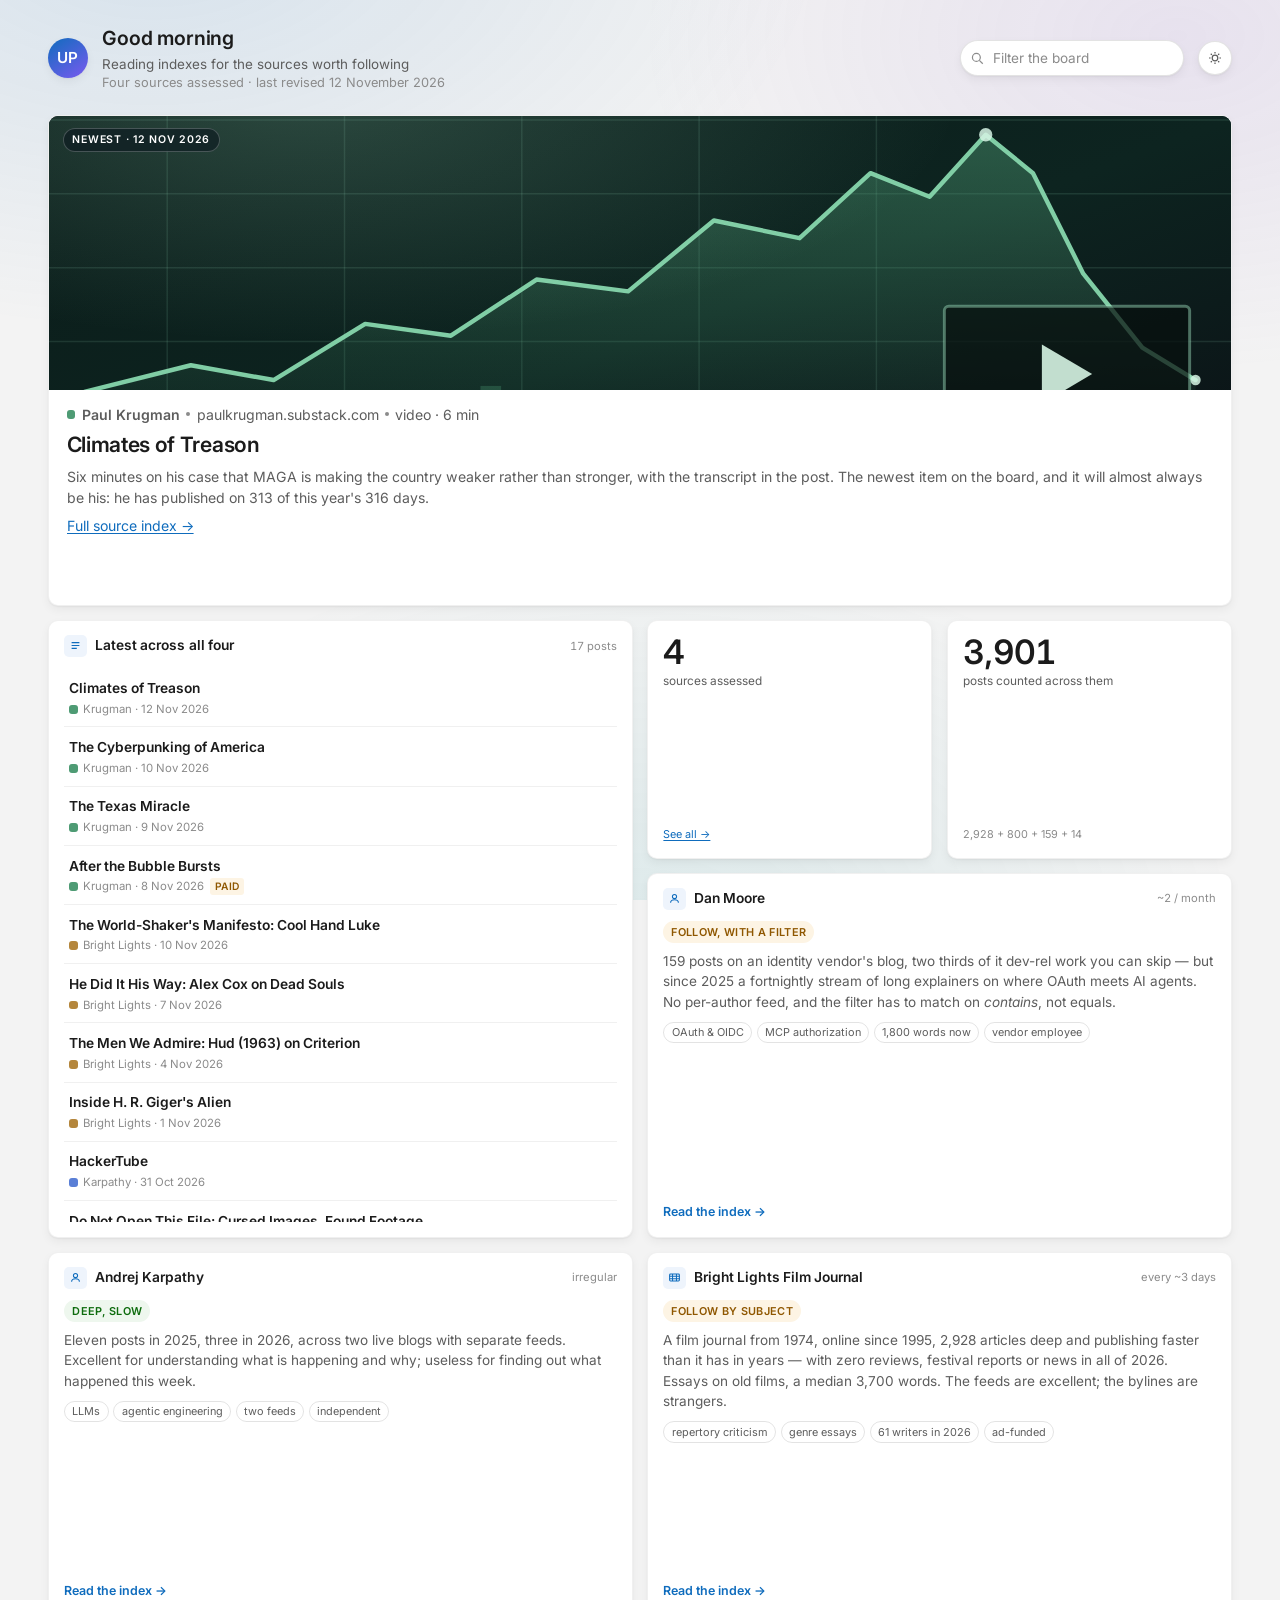
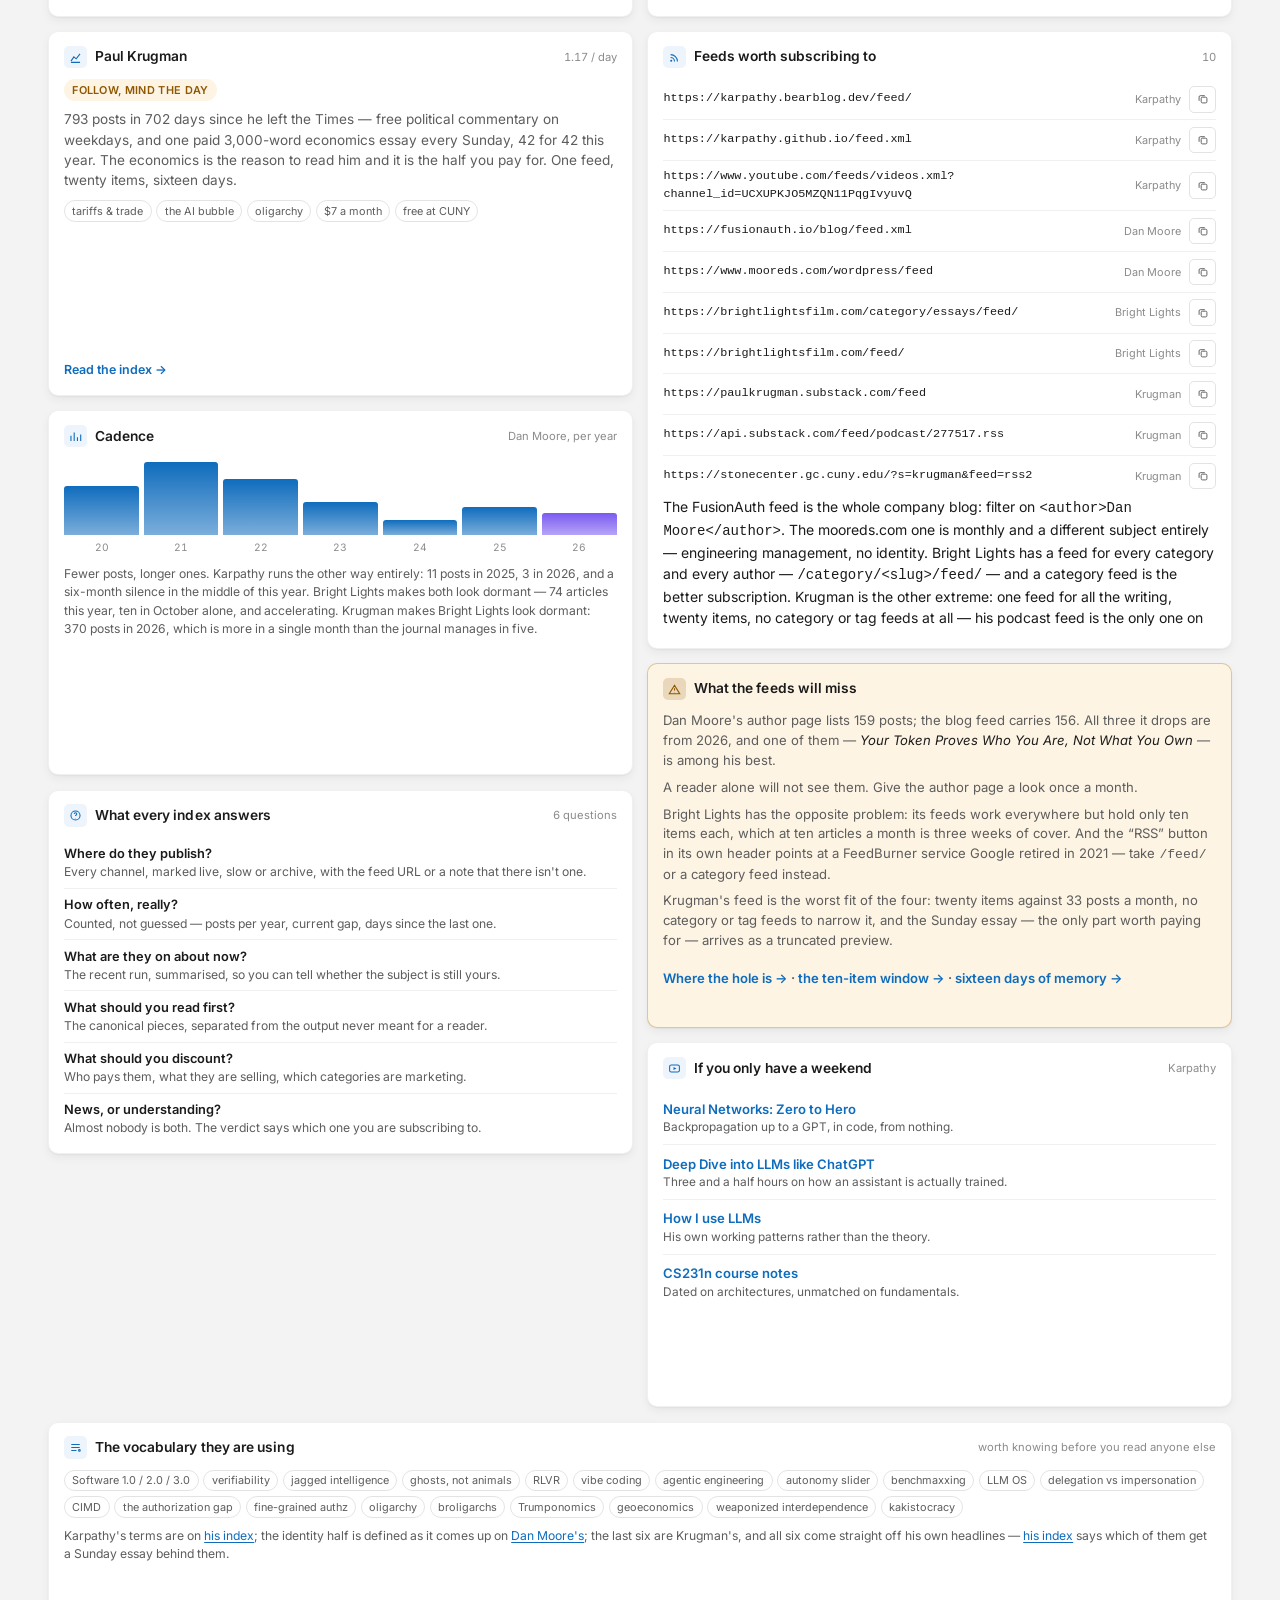
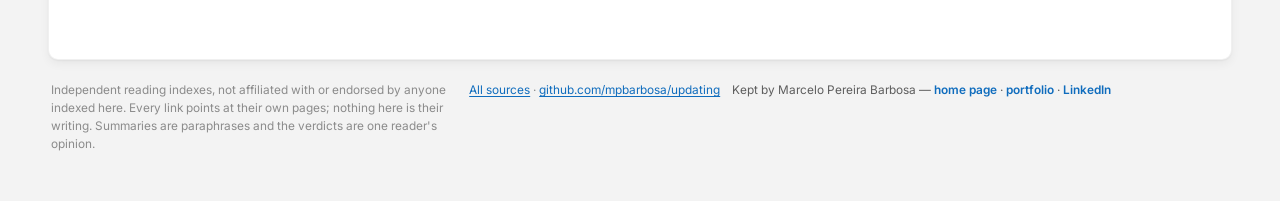
==== commit ec89d178: "Re-measure the Karpathy index and fix three dead-feed claims Every figure on docs/karpathy.html re-r" ====
--- a/docs/index.html
+++ b/docs/index.html
@@ -306,7 +306,7 @@
         <ul class="feeds">
           <li><span class="url">https://karpathy.bearblog.dev/feed/</span><span class="owner">Karpathy</span><button class="copy" type="button" aria-label="Copy feed URL"></button></li>
           <li><span class="url">https://karpathy.github.io/feed.xml</span><span class="owner">Karpathy</span><button class="copy" type="button" aria-label="Copy feed URL"></button></li>
-          <li><span class="url">https://github.com/karpathy.atom</span><span class="owner">Karpathy</span><button class="copy" type="button" aria-label="Copy feed URL"></button></li>
+          <li><span class="url">https://www.youtube.com/feeds/videos.xml?channel_id=UCXUPKJO5MZQN11PqgIvyuvQ</span><span class="owner">Karpathy</span><button class="copy" type="button" aria-label="Copy feed URL"></button></li>
           <li><span class="url">https://fusionauth.io/blog/feed.xml</span><span class="owner">Dan Moore</span><button class="copy" type="button" aria-label="Copy feed URL"></button></li>
           <li><span class="url">https://www.mooreds.com/wordpress/feed</span><span class="owner">Dan Moore</span><button class="copy" type="button" aria-label="Copy feed URL"></button></li>
           <li><span class="url">https://brightlightsfilm.com/category/essays/feed/</span><span class="owner">Bright Lights</span><button class="copy" type="button" aria-label="Copy feed URL"></button></li>
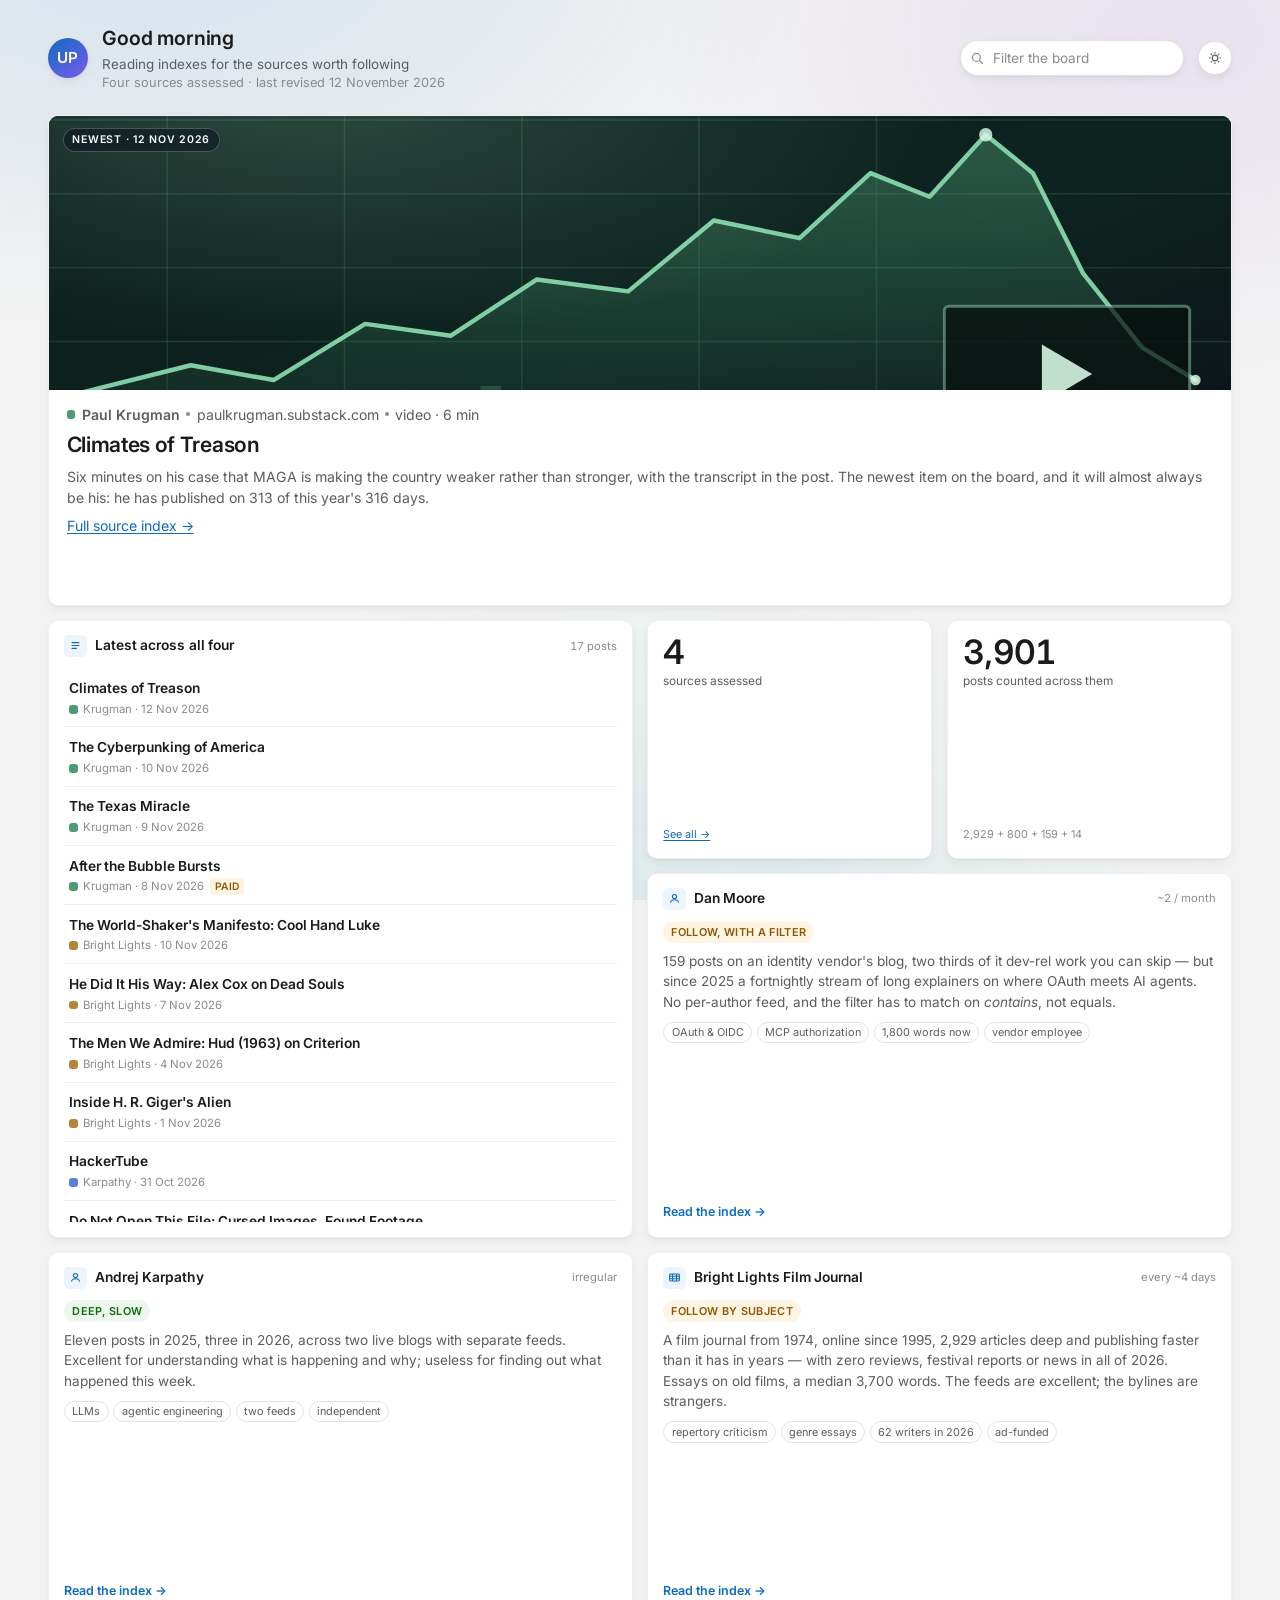
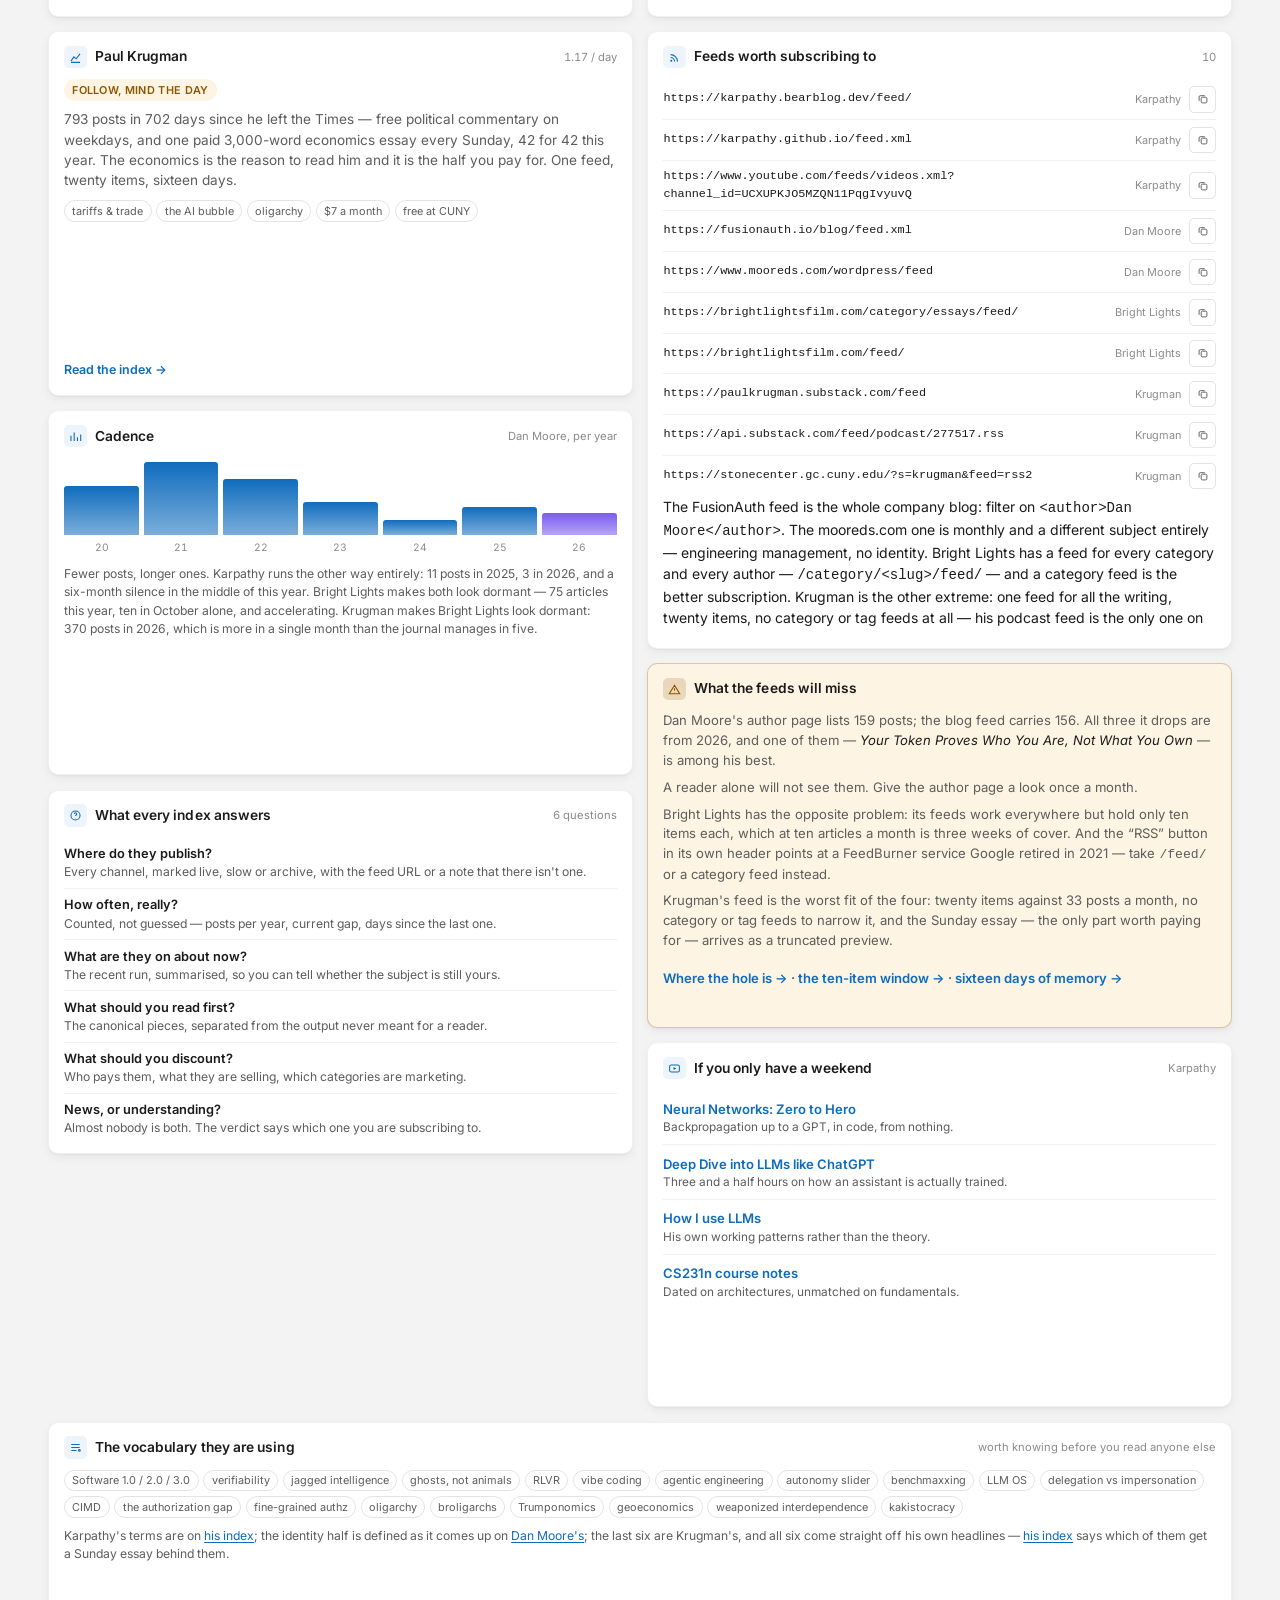
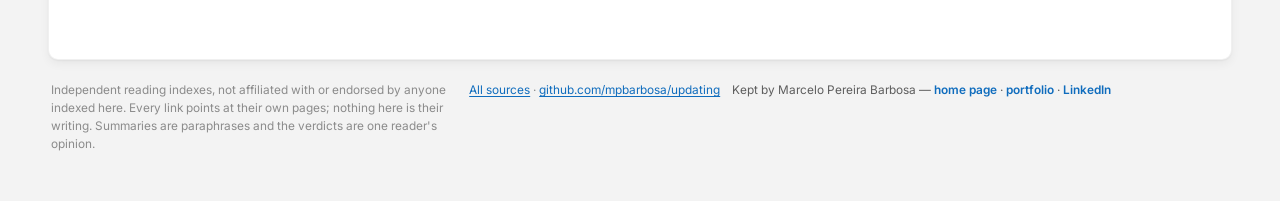
==== commit 2c1d9ad5: "Re-measure the Bright Lights index and correct its cadence and median The last of the four source pa" ====
--- a/docs/index.html
+++ b/docs/index.html
@@ -240,7 +240,7 @@
     <article class="tile s" data-tags="stats posts indexed count">
       <div class="num">3,901</div>
       <p class="cap">posts counted across them</p>
-      <p class="foot">2,928 + 800 + 159 + 14</p>
+      <p class="foot">2,929 + 800 + 159 + 14</p>
     </article>
 
     <!-- Dan Moore -->
@@ -274,11 +274,11 @@
       <div class="t-head">
         <span class="ico" aria-hidden="true"><svg width="13" height="13" viewBox="0 0 20 20" fill="none" stroke="currentColor" stroke-width="1.6"><rect x="2.5" y="4.5" width="15" height="11" rx="1.5"/><path d="M2.5 8h15M2.5 12h15M7 4.5v11M13 4.5v11"/></svg></span>
         <h2>Bright Lights Film Journal</h2>
-        <span class="cnt">every ~3 days</span>
+        <span class="cnt">every ~4 days</span>
       </div>
       <p class="verdict-pill caution">Follow by subject</p>
-      <p class="src-say">A film journal from 1974, online since 1995, 2,928 articles deep and publishing faster than it has in years &mdash; with zero reviews, festival reports or news in all of 2026. Essays on old films, a median 3,700 words. The feeds are excellent; the bylines are strangers.</p>
-      <div class="chips"><span>repertory criticism</span><span>genre essays</span><span>61 writers in 2026</span><span>ad-funded</span></div>
+      <p class="src-say">A film journal from 1974, online since 1995, 2,929 articles deep and publishing faster than it has in years &mdash; with zero reviews, festival reports or news in all of 2026. Essays on old films, a median 3,700 words. The feeds are excellent; the bylines are strangers.</p>
+      <div class="chips"><span>repertory criticism</span><span>genre essays</span><span>62 writers in 2026</span><span>ad-funded</span></div>
       <p class="go"><a href="brightlights.html">Read the index &rarr;</a></p>
     </article>
 
@@ -330,7 +330,7 @@
         <i style="height:67%"></i><i style="height:100%"></i><i style="height:76%"></i><i style="height:45%"></i><i style="height:21%"></i><i style="height:38%"></i><i class="now" style="height:31%"></i>
       </div>
       <div class="xax"><span>20</span><span>21</span><span>22</span><span>23</span><span>24</span><span>25</span><span>26</span></div>
-      <p class="cap">Fewer posts, longer ones. Karpathy runs the other way entirely: 11 posts in 2025, 3 in 2026, and a six-month silence in the middle of this year. Bright Lights makes both look dormant &mdash; 74 articles this year, ten in October alone, and accelerating. Krugman makes Bright Lights look dormant: 370 posts in 2026, which is more in a single month than the journal manages in five.</p>
+      <p class="cap">Fewer posts, longer ones. Karpathy runs the other way entirely: 11 posts in 2025, 3 in 2026, and a six-month silence in the middle of this year. Bright Lights makes both look dormant &mdash; 75 articles this year, ten in October alone, and accelerating. Krugman makes Bright Lights look dormant: 370 posts in 2026, which is more in a single month than the journal manages in five.</p>
     </article>
 
     <!-- caveat -->
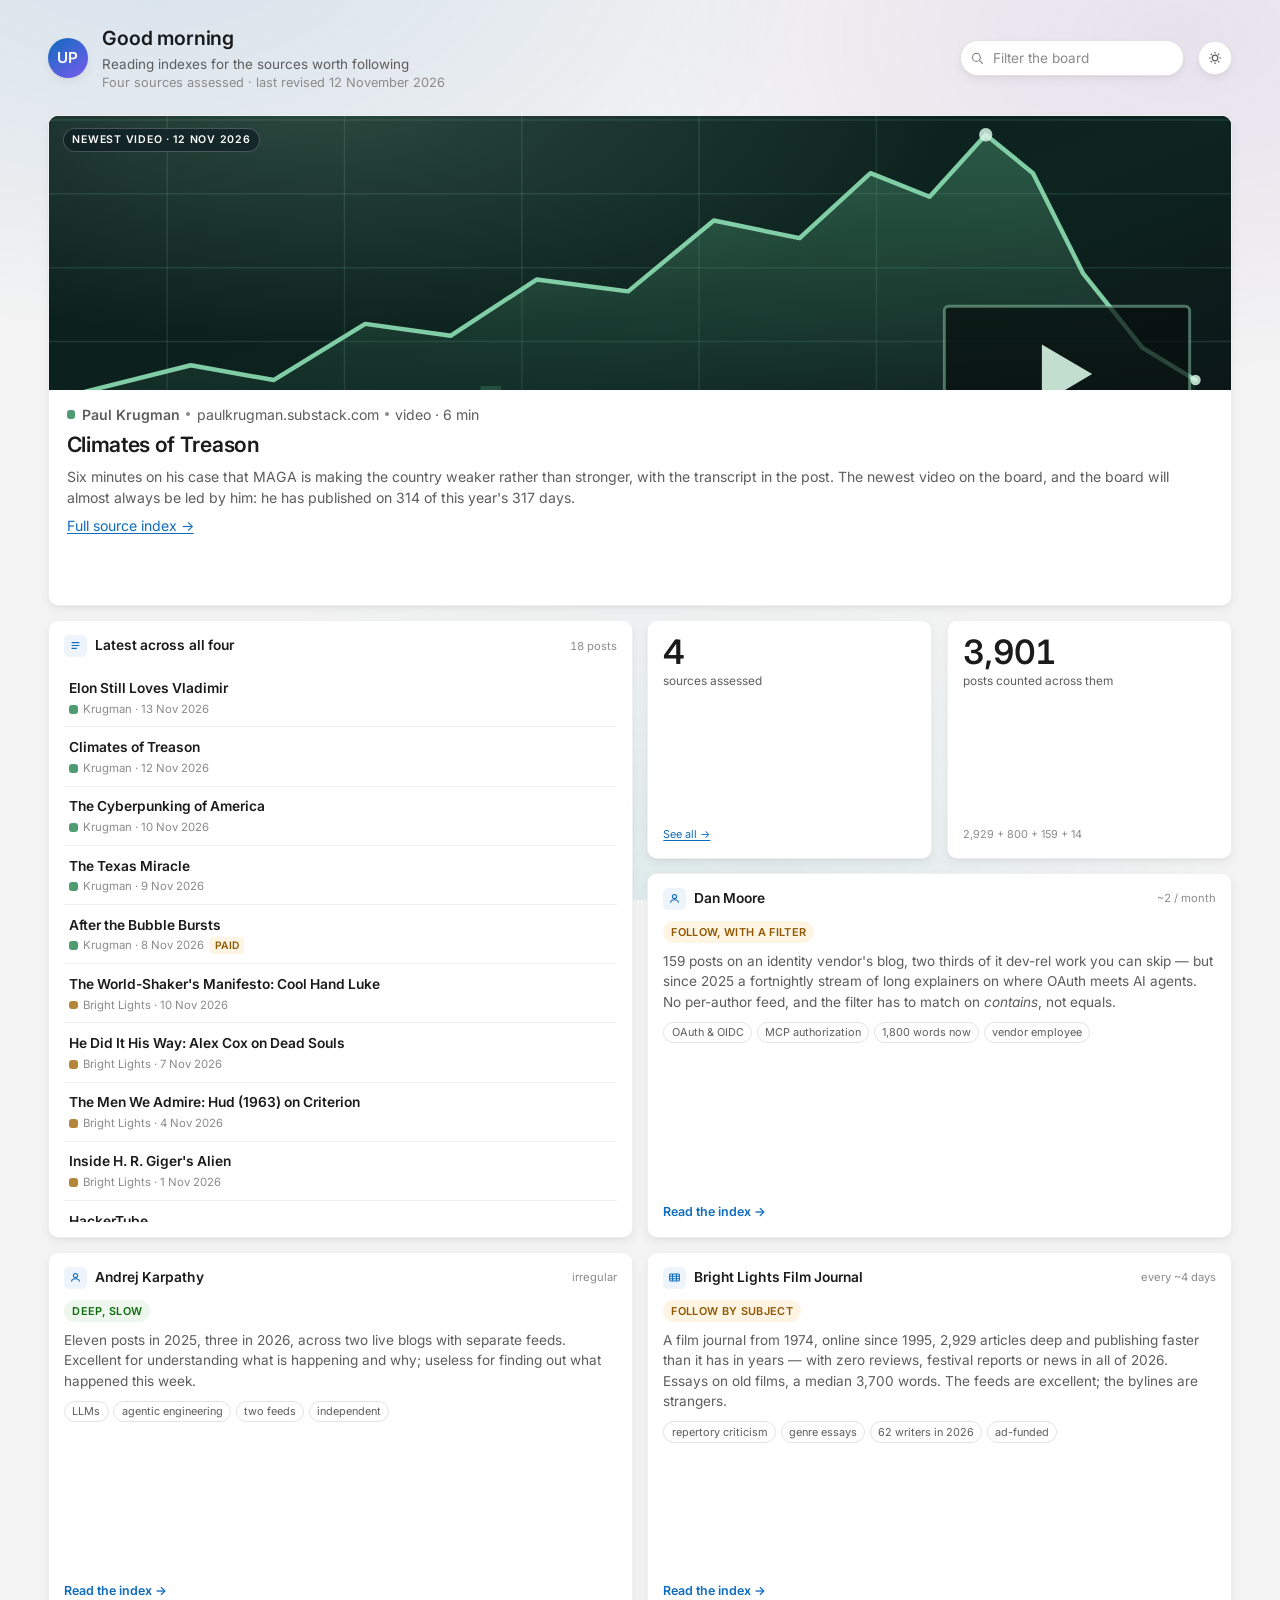
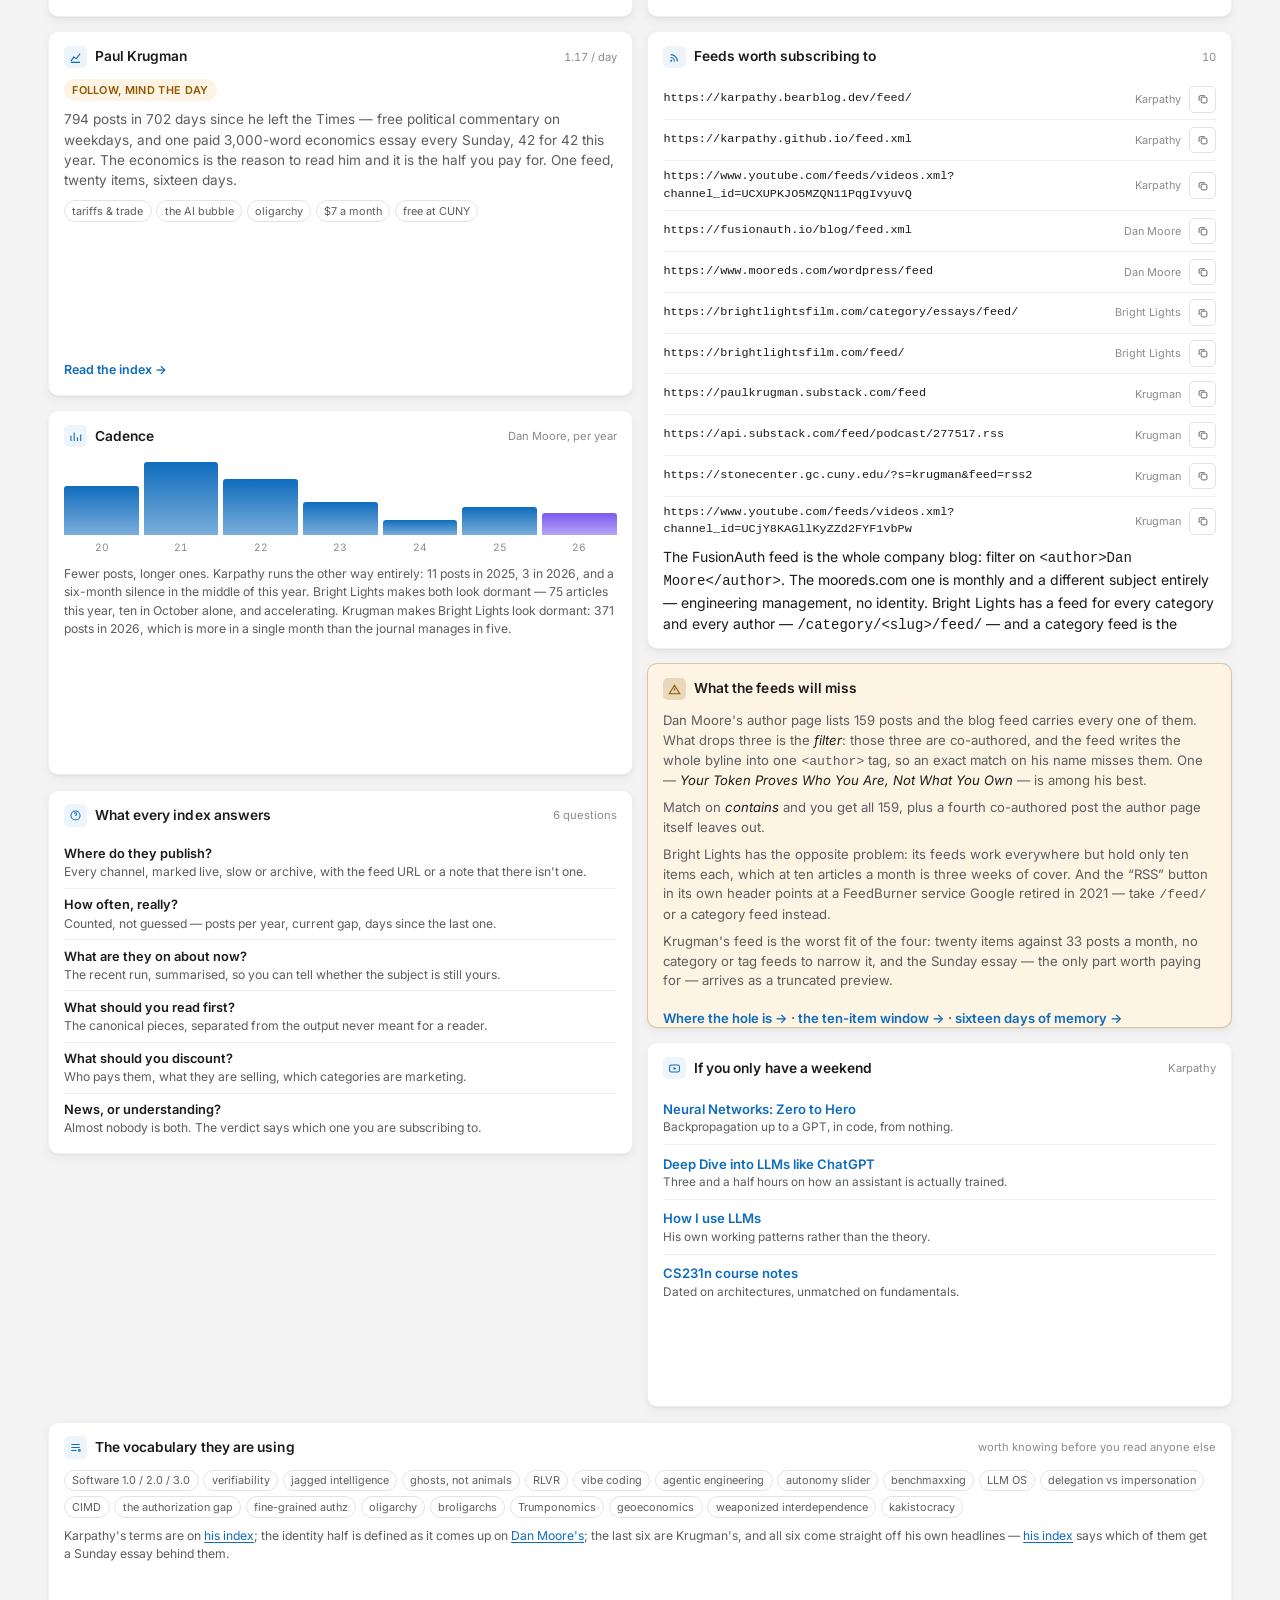
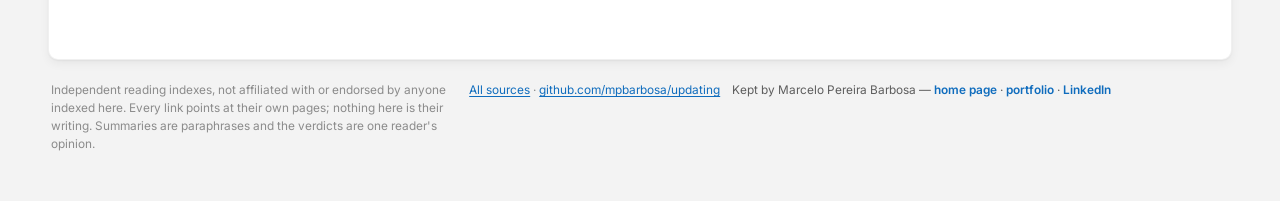
==== commit f44fd3bb: "Re-measure the Krugman index and correct a channel it called dead The page was accurate as of its st" ====
--- a/docs/index.html
+++ b/docs/index.html
@@ -152,7 +152,7 @@
     <!-- hero: newest thing across every source -->
     <article class="tile hero" data-tags="paul krugman substack economics climates of treason newest top story video maga politics">
       <a class="shot" href="https://paulkrugman.substack.com/p/climates-of-treason">
-        <span class="badge">Newest &middot; 12 Nov 2026</span>
+        <span class="badge">Newest video &middot; 12 Nov 2026</span>
         <svg viewBox="0 0 800 300" preserveAspectRatio="xMidYMid slice" role="img" aria-label="Abstract illustration: a volatile line chart over a dark grid, climbing and then breaking downward, with a lit panel carrying a play symbol at the right.">
           <defs>
             <linearGradient id="deck" x1="0" y1="0" x2="1" y2="1">
@@ -196,7 +196,7 @@
       <div class="lede">
         <p class="byline"><span class="src-dot pk" aria-hidden="true"></span><strong>Paul Krugman</strong><span class="dot" aria-hidden="true"></span><span>paulkrugman.substack.com</span><span class="dot" aria-hidden="true"></span><span>video &middot; 6 min</span></p>
         <h2><a href="https://paulkrugman.substack.com/p/climates-of-treason">Climates of Treason</a></h2>
-        <p>Six minutes on his case that MAGA is making the country weaker rather than stronger, with the transcript in the post. The newest item on the board, and it will almost always be his: he has published on 313 of this year's 316 days.</p>
+        <p>Six minutes on his case that MAGA is making the country weaker rather than stronger, with the transcript in the post. The newest video on the board, and the board will almost always be led by him: he has published on 314 of this year's 317 days.</p>
         <p class="byline"><a href="krugman.html">Full source index &rarr;</a></p>
       </div>
     </article>
@@ -206,10 +206,11 @@
       <div class="t-head">
         <span class="ico" aria-hidden="true"><svg width="13" height="13" viewBox="0 0 20 20" fill="none" stroke="currentColor" stroke-width="1.7"><path d="M4 5.5h12M4 10h12M4 14.5h8"/></svg></span>
         <h2>Latest across all four</h2>
-        <span class="cnt">17 posts</span>
+        <span class="cnt">18 posts</span>
       </div>
       <div class="scroller">
         <ul class="feedlist">
+          <li><a href="https://paulkrugman.substack.com/p/elon-still-loves-vladimir"><span class="ttl">Elon Still Loves Vladimir</span><span class="sub"><i class="src-dot pk"></i>Krugman &middot; 13 Nov 2026</span></a></li>
           <li><a href="https://paulkrugman.substack.com/p/climates-of-treason"><span class="ttl">Climates of Treason</span><span class="sub"><i class="src-dot pk"></i>Krugman &middot; 12 Nov 2026</span></a></li>
           <li><a href="https://paulkrugman.substack.com/p/the-cyberpunking-of-america"><span class="ttl">The Cyberpunking of America</span><span class="sub"><i class="src-dot pk"></i>Krugman &middot; 10 Nov 2026</span></a></li>
           <li><a href="https://paulkrugman.substack.com/p/the-texas-miracle"><span class="ttl">The Texas Miracle</span><span class="sub"><i class="src-dot pk"></i>Krugman &middot; 9 Nov 2026</span></a></li>
@@ -290,7 +291,7 @@
         <span class="cnt">1.17 / day</span>
       </div>
       <p class="verdict-pill caution">Follow, mind the day</p>
-      <p class="src-say">793 posts in 702 days since he left the Times &mdash; free political commentary on weekdays, and one paid 3,000-word economics essay every Sunday, 42 for 42 this year. The economics is the reason to read him and it is the half you pay for. One feed, twenty items, sixteen days.</p>
+      <p class="src-say">794 posts in 702 days since he left the Times &mdash; free political commentary on weekdays, and one paid 3,000-word economics essay every Sunday, 42 for 42 this year. The economics is the reason to read him and it is the half you pay for. One feed, twenty items, sixteen days.</p>
       <div class="chips"><span>tariffs &amp; trade</span><span>the AI bubble</span><span>oligarchy</span><span>$7 a month</span><span>free at CUNY</span></div>
       <p class="go"><a href="krugman.html">Read the index &rarr;</a></p>
     </article>
@@ -314,8 +315,9 @@
           <li><span class="url">https://paulkrugman.substack.com/feed</span><span class="owner">Krugman</span><button class="copy" type="button" aria-label="Copy feed URL"></button></li>
           <li><span class="url">https://api.substack.com/feed/podcast/277517.rss</span><span class="owner">Krugman</span><button class="copy" type="button" aria-label="Copy feed URL"></button></li>
           <li><span class="url">https://stonecenter.gc.cuny.edu/?s=krugman&amp;feed=rss2</span><span class="owner">Krugman</span><button class="copy" type="button" aria-label="Copy feed URL"></button></li>
+          <li><span class="url">https://www.youtube.com/feeds/videos.xml?channel_id=UCjY8KAGllKyZZd2FYF1vbPw</span><span class="owner">Krugman</span><button class="copy" type="button" aria-label="Copy feed URL"></button></li>
         </ul>
-        <p class="hint">The FusionAuth feed is the whole company blog: filter on <code>&lt;author&gt;Dan Moore&lt;/author&gt;</code>. The mooreds.com one is monthly and a different subject entirely &mdash; engineering management, no identity. Bright Lights has a feed for every category and every author &mdash; <code>/category/&lt;slug&gt;/feed/</code> &mdash; and a category feed is the better subscription. Krugman is the other extreme: one feed for all the writing, twenty items, no category or tag feeds at all &mdash; his podcast feed is the only one on that site that reaches back a year. The Stone Center one is not his site at all: it is a WordPress keyword search at the CUNY centre where he is a senior scholar, and it carries his lectures and whole paid series reposted free.</p>
+        <p class="hint">The FusionAuth feed is the whole company blog: filter on <code>&lt;author&gt;Dan Moore&lt;/author&gt;</code>. The mooreds.com one is monthly and a different subject entirely &mdash; engineering management, no identity. Bright Lights has a feed for every category and every author &mdash; <code>/category/&lt;slug&gt;/feed/</code> &mdash; and a category feed is the better subscription. Krugman is the other extreme: one feed for all the writing, twenty items, no category or tag feeds at all &mdash; his podcast feed is the only one on that site that reaches back a year. His YouTube channel publishes more than the Substack does &mdash; 547 videos against 101 posts &mdash; but its feed endpoint answers a rate-limited request with a 404, so expect gaps and do not read one as the feed being gone. The Stone Center one is not his site at all: it is a WordPress keyword search at the CUNY centre where he is a senior scholar, and it carries his lectures and whole paid series reposted free.</p>
       </div>
     </article>
 
@@ -330,7 +332,7 @@
         <i style="height:67%"></i><i style="height:100%"></i><i style="height:76%"></i><i style="height:45%"></i><i style="height:21%"></i><i style="height:38%"></i><i class="now" style="height:31%"></i>
       </div>
       <div class="xax"><span>20</span><span>21</span><span>22</span><span>23</span><span>24</span><span>25</span><span>26</span></div>
-      <p class="cap">Fewer posts, longer ones. Karpathy runs the other way entirely: 11 posts in 2025, 3 in 2026, and a six-month silence in the middle of this year. Bright Lights makes both look dormant &mdash; 75 articles this year, ten in October alone, and accelerating. Krugman makes Bright Lights look dormant: 370 posts in 2026, which is more in a single month than the journal manages in five.</p>
+      <p class="cap">Fewer posts, longer ones. Karpathy runs the other way entirely: 11 posts in 2025, 3 in 2026, and a six-month silence in the middle of this year. Bright Lights makes both look dormant &mdash; 75 articles this year, ten in October alone, and accelerating. Krugman makes Bright Lights look dormant: 371 posts in 2026, which is more in a single month than the journal manages in five.</p>
     </article>
 
     <!-- caveat -->
@@ -339,8 +341,8 @@
         <span class="ico" aria-hidden="true"><svg width="13" height="13" viewBox="0 0 20 20" fill="none" stroke="currentColor" stroke-width="1.7"><path d="M10 3.5 18 16.5H2z"/><path d="M10 8v3.4M10 13.8v.4"/></svg></span>
         <h2>What the feeds will miss</h2>
       </div>
-      <p>Dan Moore's author page lists 159 posts; the blog feed carries 156. All three it drops are from 2026, and one of them &mdash; <em>Your Token Proves Who You Are, Not What You Own</em> &mdash; is among his best.</p>
-      <p>A reader alone will not see them. Give the author page a look once a month.</p>
+      <p>Dan Moore's author page lists 159 posts and the blog feed carries every one of them. What drops three is the <em>filter</em>: those three are co-authored, and the feed writes the whole byline into one <code>&lt;author&gt;</code> tag, so an exact match on his name misses them. One &mdash; <em>Your Token Proves Who You Are, Not What You Own</em> &mdash; is among his best.</p>
+      <p>Match on <em>contains</em> and you get all 159, plus a fourth co-authored post the author page itself leaves out.</p>
       <p>Bright Lights has the opposite problem: its feeds work everywhere but hold only ten items each, which at ten articles a month is three weeks of cover. And the &ldquo;RSS&rdquo; button in its own header points at a FeedBurner service Google retired in 2021 &mdash; take <code>/feed/</code> or a category feed instead.</p>
       <p>Krugman's feed is the worst fit of the four: twenty items against 33 posts a month, no category or tag feeds to narrow it, and the Sunday essay &mdash; the only part worth paying for &mdash; arrives as a truncated preview.</p>
       <p class="go"><a href="dan-moore.html">Where the hole is &rarr;</a> &middot; <a href="brightlights.html">the ten-item window &rarr;</a> &middot; <a href="krugman.html">sixteen days of memory &rarr;</a></p>
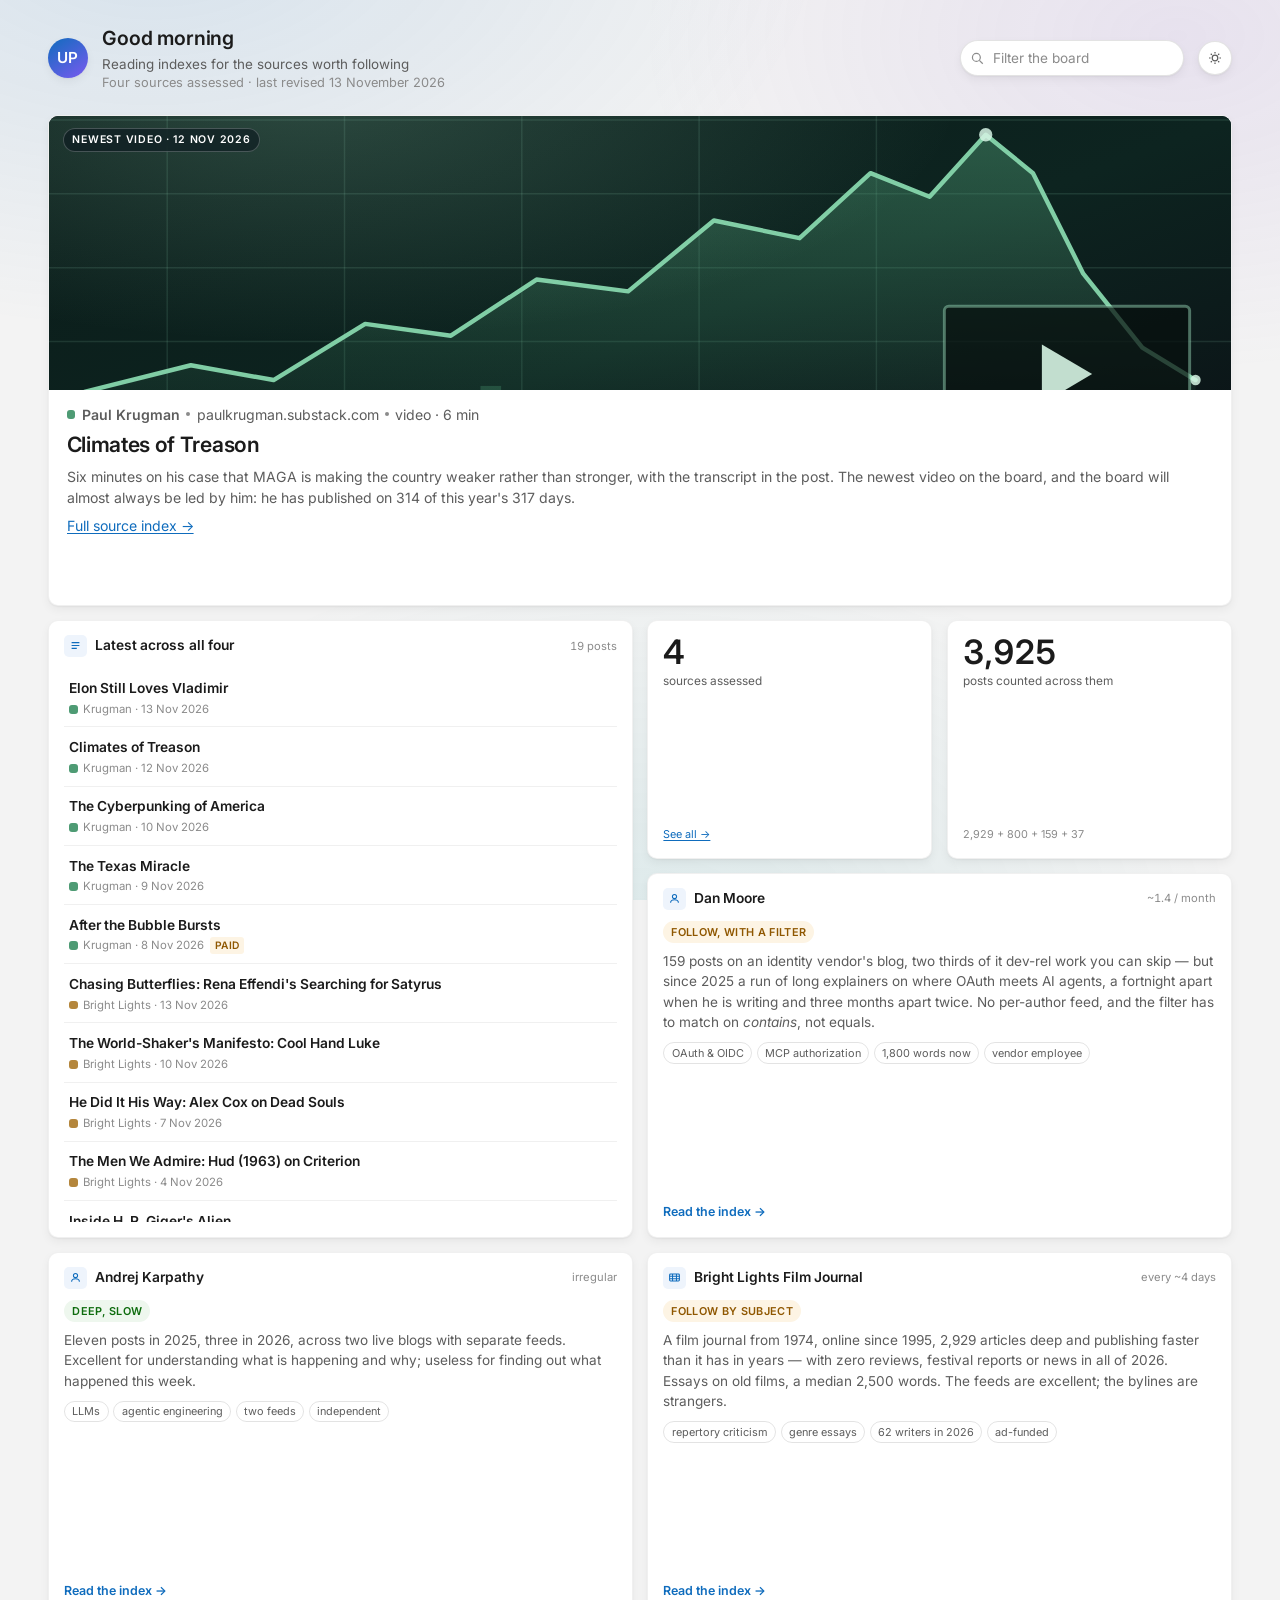
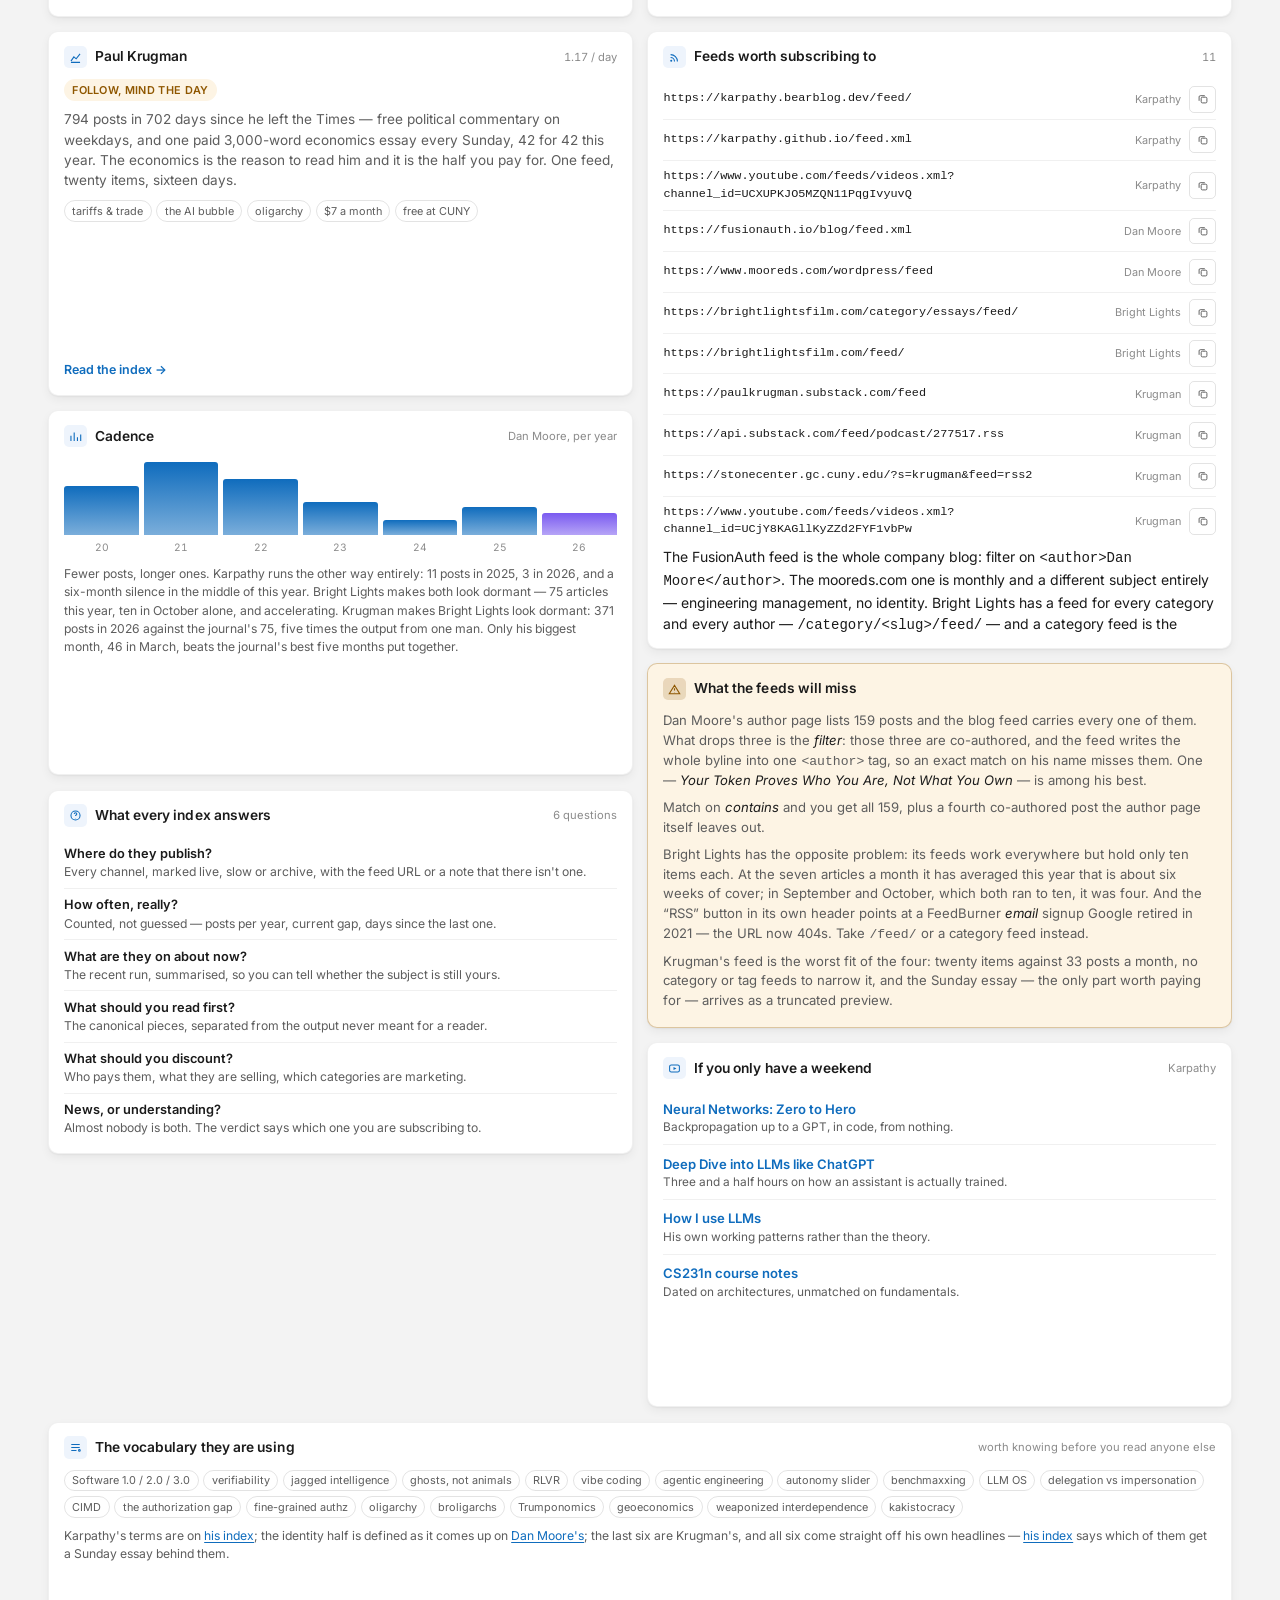
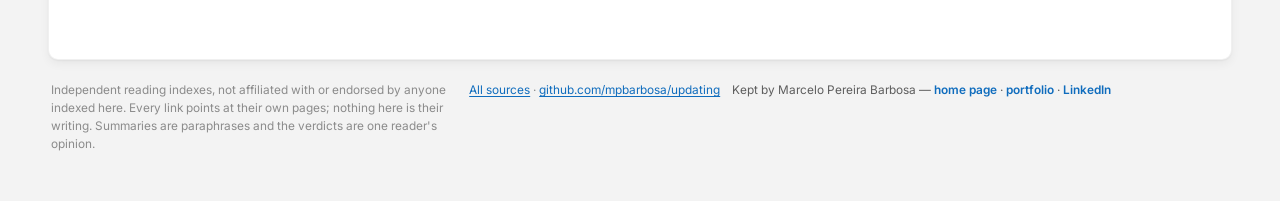
==== commit aa069c95: "Re-check the board, which had kept two figures its sources had dropped The board states almost nothi" ====
--- a/docs/index.html
+++ b/docs/index.html
@@ -79,7 +79,7 @@
       },
       "inLanguage": "en",
       "datePublished": "2026-11-09",
-      "dateModified": "2026-11-12",
+      "dateModified": "2026-11-13",
       "author": {
         "@id": "https://mpbarbosa.github.io/updating/#author"
       },
@@ -136,7 +136,7 @@
     <div class="greet">
       <p class="hello" id="greeting">Updating</p>
       <h1>Reading indexes for the sources worth following</h1>
-      <p>Four sources assessed &middot; last revised <time datetime="2026-11-12">12 November 2026</time></p>
+      <p>Four sources assessed &middot; last revised <time datetime="2026-11-13">13 November 2026</time></p>
     </div>
     <div class="search" role="search">
       <svg width="15" height="15" viewBox="0 0 20 20" fill="none" stroke="currentColor" stroke-width="1.6" aria-hidden="true"><circle cx="8.5" cy="8.5" r="5.25"/><path d="M12.5 12.5 17 17"/></svg>
@@ -206,7 +206,7 @@
       <div class="t-head">
         <span class="ico" aria-hidden="true"><svg width="13" height="13" viewBox="0 0 20 20" fill="none" stroke="currentColor" stroke-width="1.7"><path d="M4 5.5h12M4 10h12M4 14.5h8"/></svg></span>
         <h2>Latest across all four</h2>
-        <span class="cnt">18 posts</span>
+        <span class="cnt">19 posts</span>
       </div>
       <div class="scroller">
         <ul class="feedlist">
@@ -215,6 +215,7 @@
           <li><a href="https://paulkrugman.substack.com/p/the-cyberpunking-of-america"><span class="ttl">The Cyberpunking of America</span><span class="sub"><i class="src-dot pk"></i>Krugman &middot; 10 Nov 2026</span></a></li>
           <li><a href="https://paulkrugman.substack.com/p/the-texas-miracle"><span class="ttl">The Texas Miracle</span><span class="sub"><i class="src-dot pk"></i>Krugman &middot; 9 Nov 2026</span></a></li>
           <li><a href="https://paulkrugman.substack.com/p/after-the-bubble-bursts"><span class="ttl">After the Bubble Bursts</span><span class="sub"><i class="src-dot pk"></i>Krugman &middot; 8 Nov 2026 <span class="flag">paid</span></span></a></li>
+          <li><a href="https://brightlightsfilm.com/chasing-butterflies-on-rena-effendis-documentary-searching-for-satyrus-2025/"><span class="ttl">Chasing Butterflies: Rena Effendi's Searching for Satyrus</span><span class="sub"><i class="src-dot bl"></i>Bright Lights &middot; 13 Nov 2026</span></a></li>
           <li><a href="https://brightlightsfilm.com/the-world-shakers-manifesto-cool-hand-luke/"><span class="ttl">The World-Shaker's Manifesto: Cool Hand Luke</span><span class="sub"><i class="src-dot bl"></i>Bright Lights &middot; 10 Nov 2026</span></a></li>
           <li><a href="https://brightlightsfilm.com/he-did-it-his-way-alex-cox-on-dead-souls/"><span class="ttl">He Did It His Way: Alex Cox on Dead Souls</span><span class="sub"><i class="src-dot bl"></i>Bright Lights &middot; 7 Nov 2026</span></a></li>
           <li><a href="https://brightlightsfilm.com/the-men-we-admire-hud-1963-on-criterion/"><span class="ttl">The Men We Admire: Hud (1963) on Criterion</span><span class="sub"><i class="src-dot bl"></i>Bright Lights &middot; 4 Nov 2026</span></a></li>
@@ -227,7 +228,7 @@
           <li><a href="https://fusionauth.io/blog/mcp-authorization-server"><span class="ttl">Protect an MCP server with an Authorization Server</span><span class="sub"><i class="src-dot dm"></i>Dan Moore &middot; 15 Jun 2026</span></a></li>
           <li><a href="https://fusionauth.io/blog/progressive-delivery"><span class="ttl">Identity and Progressive Delivery</span><span class="sub"><i class="src-dot dm"></i>Dan Moore &middot; 5 May 2026</span></a></li>
           <li><a href="https://karpathy.bearblog.dev/sequoia-ascent-2026/"><span class="ttl">Sequoia Ascent 2026 summary</span><span class="sub"><i class="src-dot ak"></i>Karpathy &middot; 30 Apr 2026</span></a></li>
-          <li><a href="https://fusionauth.io/blog/dji-token-auth"><span class="ttl">Your Token Proves Who You Are, Not What You Own</span><span class="sub"><i class="src-dot dm"></i>Dan Moore &middot; 26 Feb 2026 <span class="flag">not in feed</span></span></a></li>
+          <li><a href="https://fusionauth.io/blog/dji-token-auth"><span class="ttl">Your Token Proves Who You Are, Not What You Own</span><span class="sub"><i class="src-dot dm"></i>Dan Moore &middot; 26 Feb 2026 <span class="flag">co-authored</span></span></a></li>
         </ul>
       </div>
     </article>
@@ -239,9 +240,9 @@
       <p class="foot"><a href="sources.html">See all &rarr;</a></p>
     </article>
     <article class="tile s" data-tags="stats posts indexed count">
-      <div class="num">3,901</div>
+      <div class="num">3,925</div>
       <p class="cap">posts counted across them</p>
-      <p class="foot">2,929 + 800 + 159 + 14</p>
+      <p class="foot">2,929 + 800 + 159 + 37</p>
     </article>
 
     <!-- Dan Moore -->
@@ -249,10 +250,10 @@
       <div class="t-head">
         <span class="ico" aria-hidden="true"><svg width="13" height="13" viewBox="0 0 20 20" fill="none" stroke="currentColor" stroke-width="1.6"><circle cx="10" cy="7" r="3.2"/><path d="M4 16.5c0-3 2.7-4.6 6-4.6s6 1.6 6 4.6"/></svg></span>
         <h2>Dan Moore</h2>
-        <span class="cnt">~2 / month</span>
+        <span class="cnt">~1.4 / month</span>
       </div>
       <p class="verdict-pill caution">Follow, with a filter</p>
-      <p class="src-say">159 posts on an identity vendor's blog, two thirds of it dev-rel work you can skip &mdash; but since 2025 a fortnightly stream of long explainers on where OAuth meets AI agents. No per-author feed, and the filter has to match on <em>contains</em>, not equals.</p>
+      <p class="src-say">159 posts on an identity vendor's blog, two thirds of it dev-rel work you can skip &mdash; but since 2025 a run of long explainers on where OAuth meets AI agents, a fortnight apart when he is writing and three months apart twice. No per-author feed, and the filter has to match on <em>contains</em>, not equals.</p>
       <div class="chips"><span>OAuth &amp; OIDC</span><span>MCP authorization</span><span>1,800 words now</span><span>vendor employee</span></div>
       <p class="go"><a href="dan-moore.html">Read the index &rarr;</a></p>
     </article>
@@ -278,7 +279,7 @@
         <span class="cnt">every ~4 days</span>
       </div>
       <p class="verdict-pill caution">Follow by subject</p>
-      <p class="src-say">A film journal from 1974, online since 1995, 2,929 articles deep and publishing faster than it has in years &mdash; with zero reviews, festival reports or news in all of 2026. Essays on old films, a median 3,700 words. The feeds are excellent; the bylines are strangers.</p>
+      <p class="src-say">A film journal from 1974, online since 1995, 2,929 articles deep and publishing faster than it has in years &mdash; with zero reviews, festival reports or news in all of 2026. Essays on old films, a median 2,500 words. The feeds are excellent; the bylines are strangers.</p>
       <div class="chips"><span>repertory criticism</span><span>genre essays</span><span>62 writers in 2026</span><span>ad-funded</span></div>
       <p class="go"><a href="brightlights.html">Read the index &rarr;</a></p>
     </article>
@@ -301,7 +302,7 @@
       <div class="t-head">
         <span class="ico" aria-hidden="true"><svg width="13" height="13" viewBox="0 0 20 20" fill="none" stroke="currentColor" stroke-width="1.7"><circle cx="5" cy="15" r="1.6" fill="currentColor" stroke="none"/><path d="M4 10a6 6 0 0 1 6 6M4 5.5a10.5 10.5 0 0 1 10.5 10.5"/></svg></span>
         <h2>Feeds worth subscribing to</h2>
-        <span class="cnt">10</span>
+        <span class="cnt">11</span>
       </div>
       <div class="scroller">
         <ul class="feeds">
@@ -332,7 +333,7 @@
         <i style="height:67%"></i><i style="height:100%"></i><i style="height:76%"></i><i style="height:45%"></i><i style="height:21%"></i><i style="height:38%"></i><i class="now" style="height:31%"></i>
       </div>
       <div class="xax"><span>20</span><span>21</span><span>22</span><span>23</span><span>24</span><span>25</span><span>26</span></div>
-      <p class="cap">Fewer posts, longer ones. Karpathy runs the other way entirely: 11 posts in 2025, 3 in 2026, and a six-month silence in the middle of this year. Bright Lights makes both look dormant &mdash; 75 articles this year, ten in October alone, and accelerating. Krugman makes Bright Lights look dormant: 371 posts in 2026, which is more in a single month than the journal manages in five.</p>
+      <p class="cap">Fewer posts, longer ones. Karpathy runs the other way entirely: 11 posts in 2025, 3 in 2026, and a six-month silence in the middle of this year. Bright Lights makes both look dormant &mdash; 75 articles this year, ten in October alone, and accelerating. Krugman makes Bright Lights look dormant: 371 posts in 2026 against the journal's 75, five times the output from one man. Only his biggest month, 46 in March, beats the journal's best five months put together.</p>
     </article>
 
     <!-- caveat -->
@@ -343,7 +344,7 @@
       </div>
       <p>Dan Moore's author page lists 159 posts and the blog feed carries every one of them. What drops three is the <em>filter</em>: those three are co-authored, and the feed writes the whole byline into one <code>&lt;author&gt;</code> tag, so an exact match on his name misses them. One &mdash; <em>Your Token Proves Who You Are, Not What You Own</em> &mdash; is among his best.</p>
       <p>Match on <em>contains</em> and you get all 159, plus a fourth co-authored post the author page itself leaves out.</p>
-      <p>Bright Lights has the opposite problem: its feeds work everywhere but hold only ten items each, which at ten articles a month is three weeks of cover. And the &ldquo;RSS&rdquo; button in its own header points at a FeedBurner service Google retired in 2021 &mdash; take <code>/feed/</code> or a category feed instead.</p>
+      <p>Bright Lights has the opposite problem: its feeds work everywhere but hold only ten items each. At the seven articles a month it has averaged this year that is about six weeks of cover; in September and October, which both ran to ten, it was four. And the &ldquo;RSS&rdquo; button in its own header points at a FeedBurner <em>email</em> signup Google retired in 2021 &mdash; the URL now 404s. Take <code>/feed/</code> or a category feed instead.</p>
       <p>Krugman's feed is the worst fit of the four: twenty items against 33 posts a month, no category or tag feeds to narrow it, and the Sunday essay &mdash; the only part worth paying for &mdash; arrives as a truncated preview.</p>
       <p class="go"><a href="dan-moore.html">Where the hole is &rarr;</a> &middot; <a href="brightlights.html">the ten-item window &rarr;</a> &middot; <a href="krugman.html">sixteen days of memory &rarr;</a></p>
     </article>
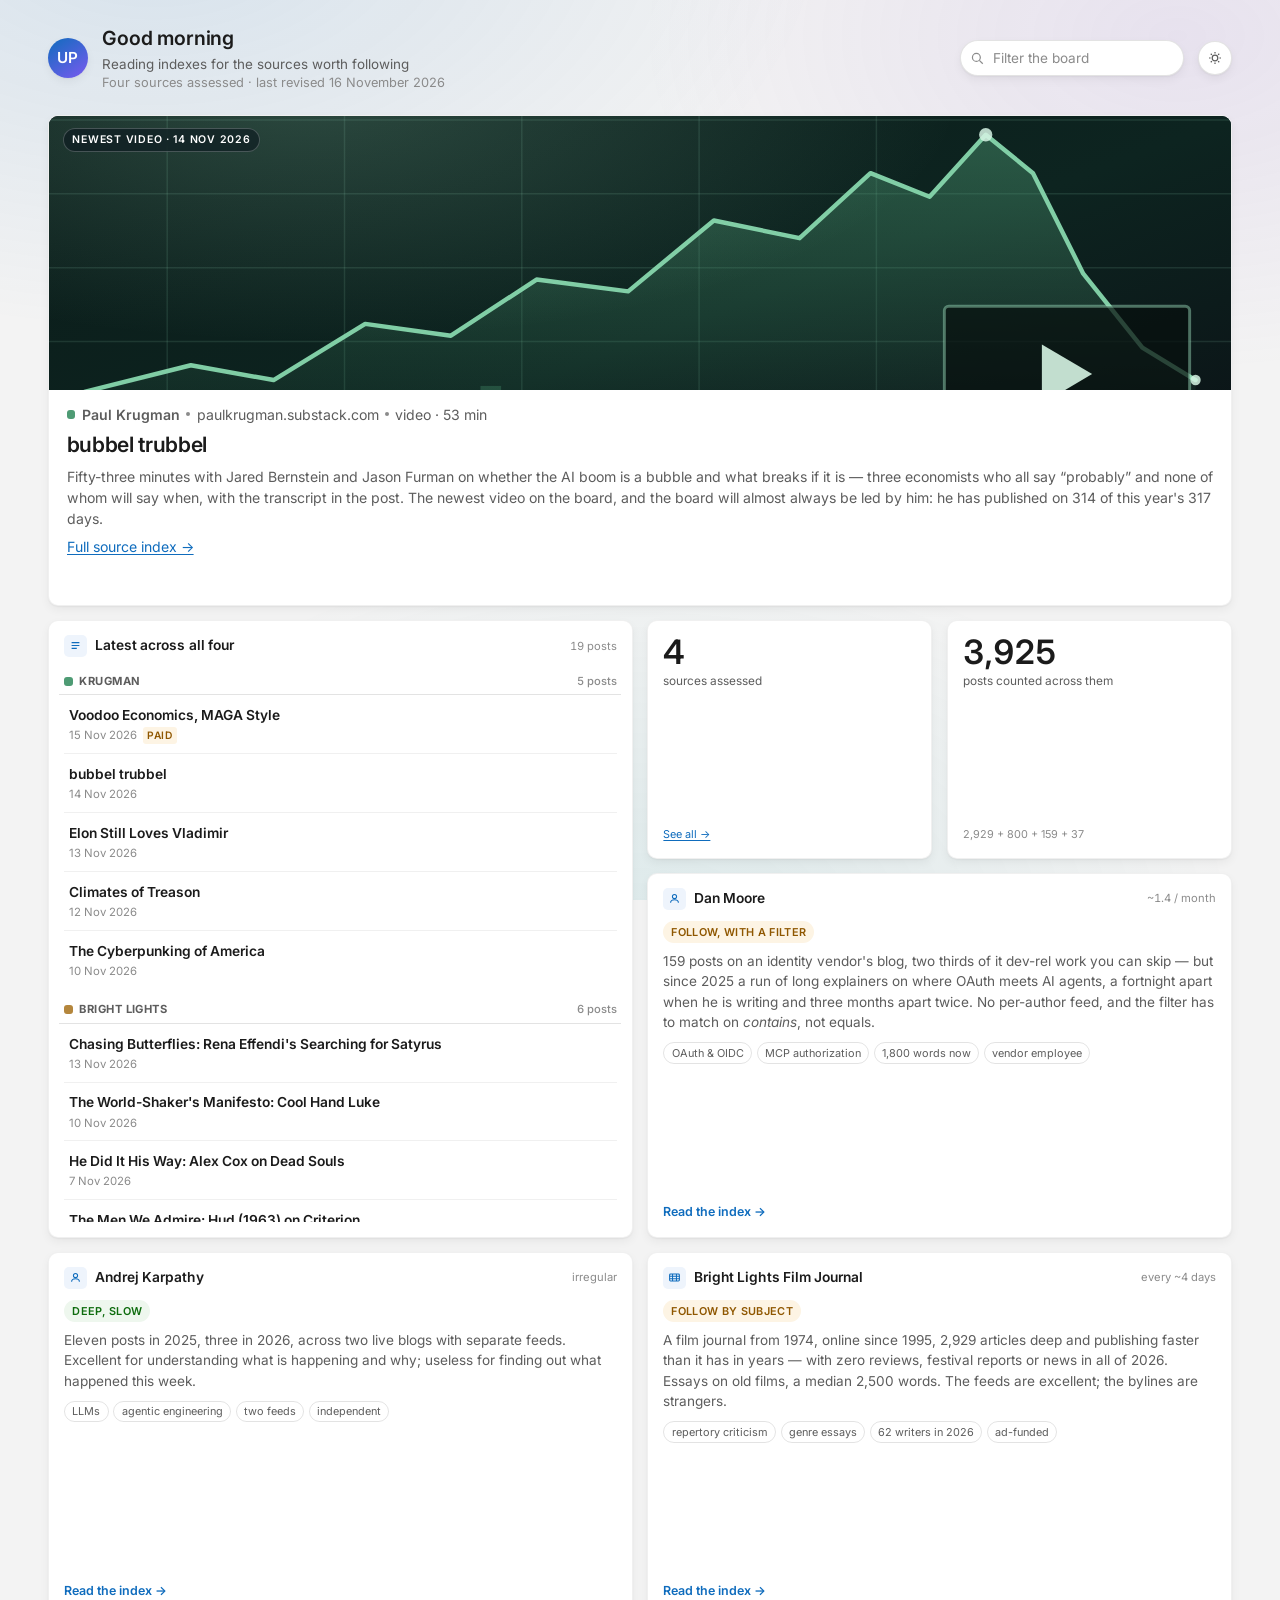
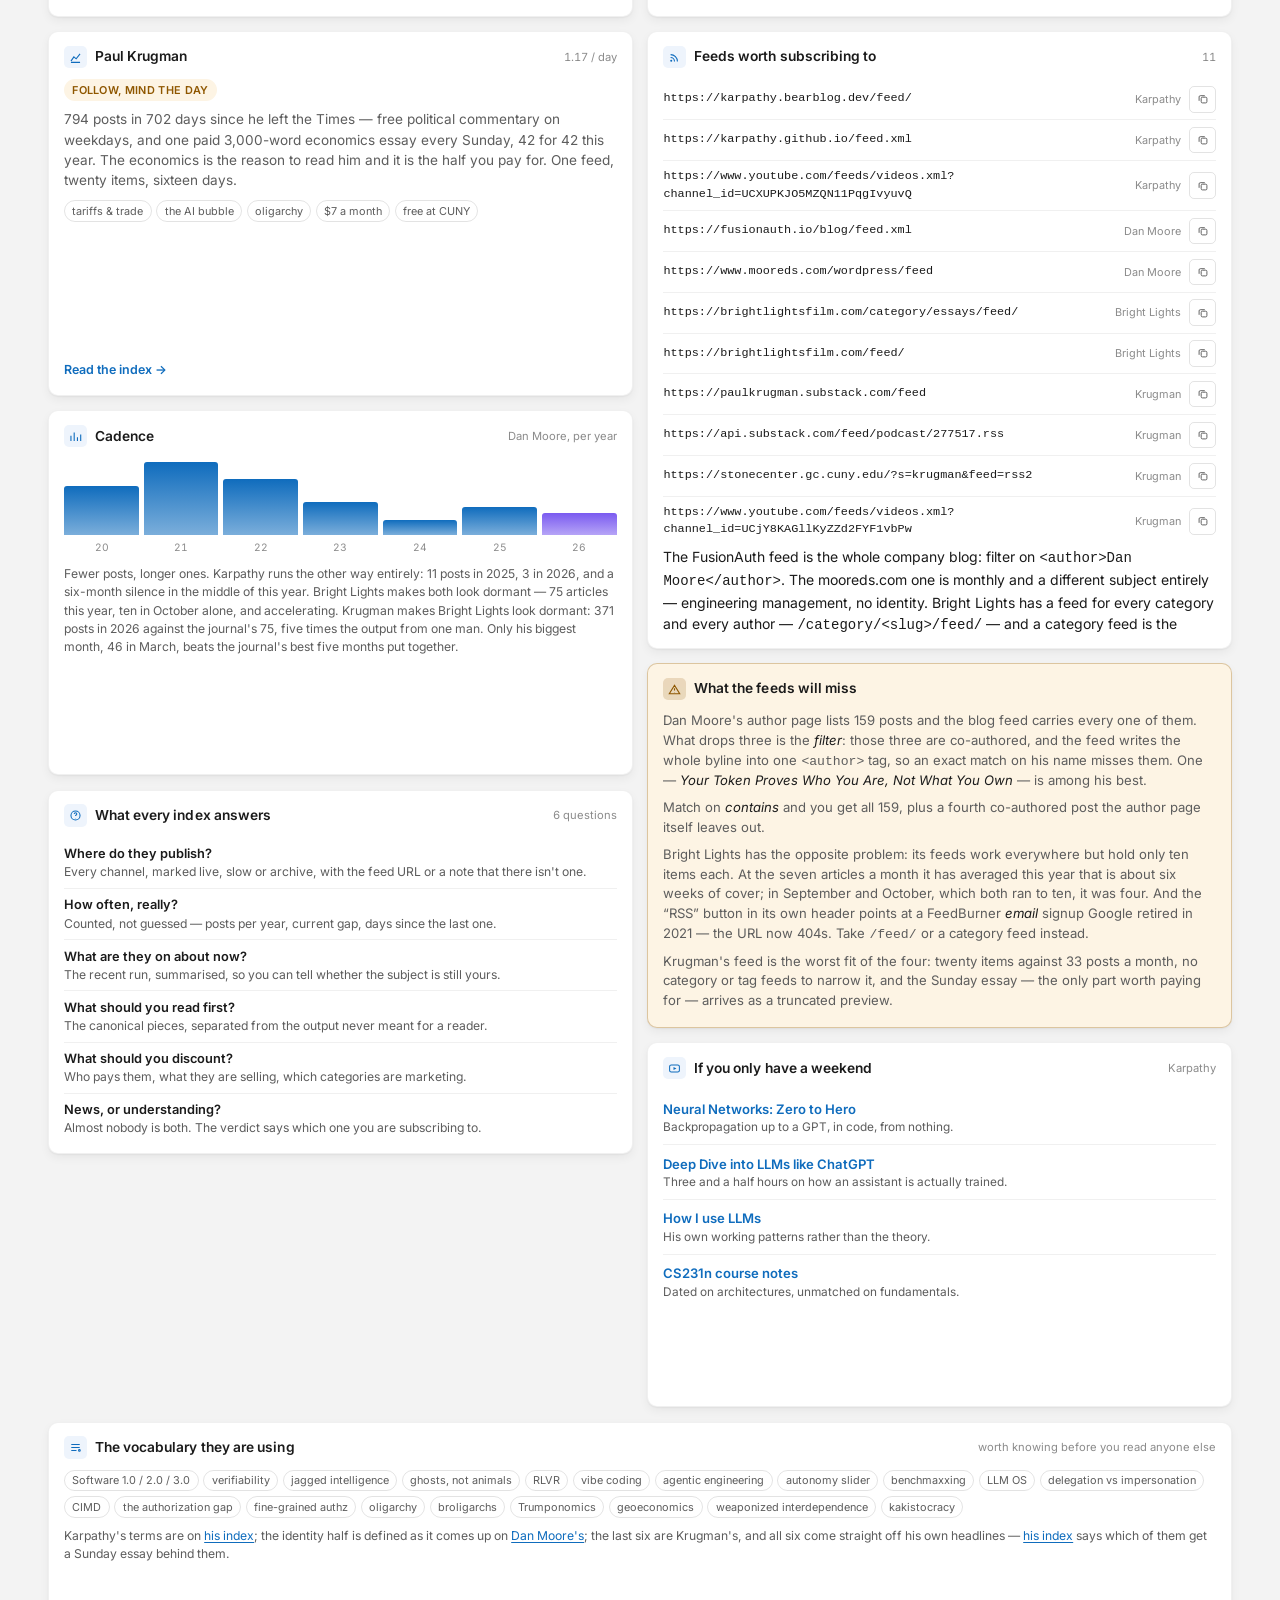
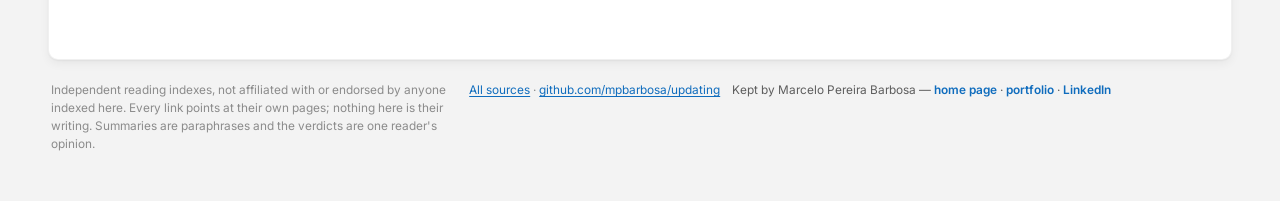
==== commit 0a02707e: "Group the board's latest-posts list by author, and bring Krugman up to date The "Latest across all f" ====
--- a/docs/index.html
+++ b/docs/index.html
@@ -79,7 +79,7 @@
       },
       "inLanguage": "en",
       "datePublished": "2026-11-09",
-      "dateModified": "2026-11-13",
+      "dateModified": "2026-11-16",
       "author": {
         "@id": "https://mpbarbosa.github.io/updating/#author"
       },
@@ -136,7 +136,7 @@
     <div class="greet">
       <p class="hello" id="greeting">Updating</p>
       <h1>Reading indexes for the sources worth following</h1>
-      <p>Four sources assessed &middot; last revised <time datetime="2026-11-13">13 November 2026</time></p>
+      <p>Four sources assessed &middot; last revised <time datetime="2026-11-16">16 November 2026</time></p>
     </div>
     <div class="search" role="search">
       <svg width="15" height="15" viewBox="0 0 20 20" fill="none" stroke="currentColor" stroke-width="1.6" aria-hidden="true"><circle cx="8.5" cy="8.5" r="5.25"/><path d="M12.5 12.5 17 17"/></svg>
@@ -150,9 +150,9 @@
   <main class="grid" id="grid">
 
     <!-- hero: newest thing across every source -->
-    <article class="tile hero" data-tags="paul krugman substack economics climates of treason newest top story video maga politics">
-      <a class="shot" href="https://paulkrugman.substack.com/p/climates-of-treason">
-        <span class="badge">Newest video &middot; 12 Nov 2026</span>
+    <article class="tile hero" data-tags="paul krugman substack economics bubbel trubbel ai bubble newest top story video jared bernstein jason furman">
+      <a class="shot" href="https://paulkrugman.substack.com/p/bubbel-trubbel">
+        <span class="badge">Newest video &middot; 14 Nov 2026</span>
         <svg viewBox="0 0 800 300" preserveAspectRatio="xMidYMid slice" role="img" aria-label="Abstract illustration: a volatile line chart over a dark grid, climbing and then breaking downward, with a lit panel carrying a play symbol at the right.">
           <defs>
             <linearGradient id="deck" x1="0" y1="0" x2="1" y2="1">
@@ -194,9 +194,9 @@
         </svg>
       </a>
       <div class="lede">
-        <p class="byline"><span class="src-dot pk" aria-hidden="true"></span><strong>Paul Krugman</strong><span class="dot" aria-hidden="true"></span><span>paulkrugman.substack.com</span><span class="dot" aria-hidden="true"></span><span>video &middot; 6 min</span></p>
-        <h2><a href="https://paulkrugman.substack.com/p/climates-of-treason">Climates of Treason</a></h2>
-        <p>Six minutes on his case that MAGA is making the country weaker rather than stronger, with the transcript in the post. The newest video on the board, and the board will almost always be led by him: he has published on 314 of this year's 317 days.</p>
+        <p class="byline"><span class="src-dot pk" aria-hidden="true"></span><strong>Paul Krugman</strong><span class="dot" aria-hidden="true"></span><span>paulkrugman.substack.com</span><span class="dot" aria-hidden="true"></span><span>video &middot; 53 min</span></p>
+        <h2><a href="https://paulkrugman.substack.com/p/bubbel-trubbel">bubbel trubbel</a></h2>
+        <p>Fifty-three minutes with Jared Bernstein and Jason Furman on whether the AI boom is a bubble and what breaks if it is &mdash; three economists who all say &ldquo;probably&rdquo; and none of whom will say when, with the transcript in the post. The newest video on the board, and the board will almost always be led by him: he has published on 314 of this year's 317 days.</p>
         <p class="byline"><a href="krugman.html">Full source index &rarr;</a></p>
       </div>
     </article>
@@ -209,26 +209,46 @@
         <span class="cnt">19 posts</span>
       </div>
       <div class="scroller">
-        <ul class="feedlist">
-          <li><a href="https://paulkrugman.substack.com/p/elon-still-loves-vladimir"><span class="ttl">Elon Still Loves Vladimir</span><span class="sub"><i class="src-dot pk"></i>Krugman &middot; 13 Nov 2026</span></a></li>
-          <li><a href="https://paulkrugman.substack.com/p/climates-of-treason"><span class="ttl">Climates of Treason</span><span class="sub"><i class="src-dot pk"></i>Krugman &middot; 12 Nov 2026</span></a></li>
-          <li><a href="https://paulkrugman.substack.com/p/the-cyberpunking-of-america"><span class="ttl">The Cyberpunking of America</span><span class="sub"><i class="src-dot pk"></i>Krugman &middot; 10 Nov 2026</span></a></li>
-          <li><a href="https://paulkrugman.substack.com/p/the-texas-miracle"><span class="ttl">The Texas Miracle</span><span class="sub"><i class="src-dot pk"></i>Krugman &middot; 9 Nov 2026</span></a></li>
-          <li><a href="https://paulkrugman.substack.com/p/after-the-bubble-bursts"><span class="ttl">After the Bubble Bursts</span><span class="sub"><i class="src-dot pk"></i>Krugman &middot; 8 Nov 2026 <span class="flag">paid</span></span></a></li>
-          <li><a href="https://brightlightsfilm.com/chasing-butterflies-on-rena-effendis-documentary-searching-for-satyrus-2025/"><span class="ttl">Chasing Butterflies: Rena Effendi's Searching for Satyrus</span><span class="sub"><i class="src-dot bl"></i>Bright Lights &middot; 13 Nov 2026</span></a></li>
-          <li><a href="https://brightlightsfilm.com/the-world-shakers-manifesto-cool-hand-luke/"><span class="ttl">The World-Shaker's Manifesto: Cool Hand Luke</span><span class="sub"><i class="src-dot bl"></i>Bright Lights &middot; 10 Nov 2026</span></a></li>
-          <li><a href="https://brightlightsfilm.com/he-did-it-his-way-alex-cox-on-dead-souls/"><span class="ttl">He Did It His Way: Alex Cox on Dead Souls</span><span class="sub"><i class="src-dot bl"></i>Bright Lights &middot; 7 Nov 2026</span></a></li>
-          <li><a href="https://brightlightsfilm.com/the-men-we-admire-hud-1963-on-criterion/"><span class="ttl">The Men We Admire: Hud (1963) on Criterion</span><span class="sub"><i class="src-dot bl"></i>Bright Lights &middot; 4 Nov 2026</span></a></li>
-          <li><a href="https://brightlightsfilm.com/inside-h-r-gigers-alien-the-biomechanical-horror-that-changed-film-art-and-design/"><span class="ttl">Inside H. R. Giger's Alien</span><span class="sub"><i class="src-dot bl"></i>Bright Lights &middot; 1 Nov 2026</span></a></li>
-          <li><a href="https://karpathy.bearblog.dev/hacker-tube/"><span class="ttl">HackerTube</span><span class="sub"><i class="src-dot ak"></i>Karpathy &middot; 31 Oct 2026</span></a></li>
-          <li><a href="https://brightlightsfilm.com/do-not-open-this-file-cursed-images-found-footage-and-the-horror-of-believing-the-image/"><span class="ttl">Do Not Open This File: Cursed Images, Found Footage</span><span class="sub"><i class="src-dot bl"></i>Bright Lights &middot; 29 Oct 2026</span></a></li>
-          <li><a href="https://fusionauth.io/blog/token-exchange-thoughts"><span class="ttl">Token Exchange</span><span class="sub"><i class="src-dot dm"></i>Dan Moore &middot; 22 Oct 2026</span></a></li>
-          <li><a href="https://fusionauth.io/blog/ldx3-nyc-2026-report"><span class="ttl">Nobody Has a Good Answer for Agentic Identity Yet</span><span class="sub"><i class="src-dot dm"></i>Dan Moore &middot; 24 Sep 2026</span></a></li>
-          <li><a href="https://fusionauth.io/blog/cimd-vs-dcr"><span class="ttl">MCP Client Registration: Dinner Party Or Nightclub?</span><span class="sub"><i class="src-dot dm"></i>Dan Moore &middot; 8 Sep 2026</span></a></li>
-          <li><a href="https://fusionauth.io/blog/mcp-authorization-server"><span class="ttl">Protect an MCP server with an Authorization Server</span><span class="sub"><i class="src-dot dm"></i>Dan Moore &middot; 15 Jun 2026</span></a></li>
-          <li><a href="https://fusionauth.io/blog/progressive-delivery"><span class="ttl">Identity and Progressive Delivery</span><span class="sub"><i class="src-dot dm"></i>Dan Moore &middot; 5 May 2026</span></a></li>
-          <li><a href="https://karpathy.bearblog.dev/sequoia-ascent-2026/"><span class="ttl">Sequoia Ascent 2026 summary</span><span class="sub"><i class="src-dot ak"></i>Karpathy &middot; 30 Apr 2026</span></a></li>
-          <li><a href="https://fusionauth.io/blog/dji-token-auth"><span class="ttl">Your Token Proves Who You Are, Not What You Own</span><span class="sub"><i class="src-dot dm"></i>Dan Moore &middot; 26 Feb 2026 <span class="flag">co-authored</span></span></a></li>
+        <ul class="feedlist grouped">
+          <li class="grp">
+            <p class="grp-head"><i class="src-dot pk" aria-hidden="true"></i>Krugman<span class="n">5 posts</span></p>
+            <ul>
+              <li><a href="https://paulkrugman.substack.com/p/voodoo-economics-maga-style"><span class="ttl">Voodoo Economics, MAGA Style</span><span class="sub">15 Nov 2026 <span class="flag">paid</span></span></a></li>
+              <li><a href="https://paulkrugman.substack.com/p/bubbel-trubbel"><span class="ttl">bubbel trubbel</span><span class="sub">14 Nov 2026</span></a></li>
+              <li><a href="https://paulkrugman.substack.com/p/elon-still-loves-vladimir"><span class="ttl">Elon Still Loves Vladimir</span><span class="sub">13 Nov 2026</span></a></li>
+              <li><a href="https://paulkrugman.substack.com/p/climates-of-treason"><span class="ttl">Climates of Treason</span><span class="sub">12 Nov 2026</span></a></li>
+              <li><a href="https://paulkrugman.substack.com/p/the-cyberpunking-of-america"><span class="ttl">The Cyberpunking of America</span><span class="sub">10 Nov 2026</span></a></li>
+            </ul>
+          </li>
+          <li class="grp">
+            <p class="grp-head"><i class="src-dot bl" aria-hidden="true"></i>Bright Lights<span class="n">6 posts</span></p>
+            <ul>
+              <li><a href="https://brightlightsfilm.com/chasing-butterflies-on-rena-effendis-documentary-searching-for-satyrus-2025/"><span class="ttl">Chasing Butterflies: Rena Effendi's Searching for Satyrus</span><span class="sub">13 Nov 2026</span></a></li>
+              <li><a href="https://brightlightsfilm.com/the-world-shakers-manifesto-cool-hand-luke/"><span class="ttl">The World-Shaker's Manifesto: Cool Hand Luke</span><span class="sub">10 Nov 2026</span></a></li>
+              <li><a href="https://brightlightsfilm.com/he-did-it-his-way-alex-cox-on-dead-souls/"><span class="ttl">He Did It His Way: Alex Cox on Dead Souls</span><span class="sub">7 Nov 2026</span></a></li>
+              <li><a href="https://brightlightsfilm.com/the-men-we-admire-hud-1963-on-criterion/"><span class="ttl">The Men We Admire: Hud (1963) on Criterion</span><span class="sub">4 Nov 2026</span></a></li>
+              <li><a href="https://brightlightsfilm.com/inside-h-r-gigers-alien-the-biomechanical-horror-that-changed-film-art-and-design/"><span class="ttl">Inside H. R. Giger's Alien</span><span class="sub">1 Nov 2026</span></a></li>
+              <li><a href="https://brightlightsfilm.com/do-not-open-this-file-cursed-images-found-footage-and-the-horror-of-believing-the-image/"><span class="ttl">Do Not Open This File: Cursed Images, Found Footage</span><span class="sub">29 Oct 2026</span></a></li>
+            </ul>
+          </li>
+          <li class="grp">
+            <p class="grp-head"><i class="src-dot ak" aria-hidden="true"></i>Karpathy<span class="n">2 posts</span></p>
+            <ul>
+              <li><a href="https://karpathy.bearblog.dev/hacker-tube/"><span class="ttl">HackerTube</span><span class="sub">31 Oct 2026</span></a></li>
+              <li><a href="https://karpathy.bearblog.dev/sequoia-ascent-2026/"><span class="ttl">Sequoia Ascent 2026 summary</span><span class="sub">30 Apr 2026</span></a></li>
+            </ul>
+          </li>
+          <li class="grp">
+            <p class="grp-head"><i class="src-dot dm" aria-hidden="true"></i>Dan Moore<span class="n">6 posts</span></p>
+            <ul>
+              <li><a href="https://fusionauth.io/blog/token-exchange-thoughts"><span class="ttl">Token Exchange</span><span class="sub">22 Oct 2026</span></a></li>
+              <li><a href="https://fusionauth.io/blog/ldx3-nyc-2026-report"><span class="ttl">Nobody Has a Good Answer for Agentic Identity Yet</span><span class="sub">24 Sep 2026</span></a></li>
+              <li><a href="https://fusionauth.io/blog/cimd-vs-dcr"><span class="ttl">MCP Client Registration: Dinner Party Or Nightclub?</span><span class="sub">8 Sep 2026</span></a></li>
+              <li><a href="https://fusionauth.io/blog/mcp-authorization-server"><span class="ttl">Protect an MCP server with an Authorization Server</span><span class="sub">15 Jun 2026</span></a></li>
+              <li><a href="https://fusionauth.io/blog/progressive-delivery"><span class="ttl">Identity and Progressive Delivery</span><span class="sub">5 May 2026</span></a></li>
+              <li><a href="https://fusionauth.io/blog/dji-token-auth"><span class="ttl">Your Token Proves Who You Are, Not What You Own</span><span class="sub">26 Feb 2026 <span class="flag">co-authored</span></span></a></li>
+            </ul>
+          </li>
         </ul>
       </div>
     </article>
--- a/docs/home.css
+++ b/docs/home.css
@@ -282,6 +282,31 @@
   border-radius: 3px; padding: 0.05rem 0.3rem;
 }
 
+/* grouped by author: one heading per source, so the rows carry only the date.
+   The heading sticks to the top of the scroller, which is the only scrolling
+   ancestor here -- on narrow screens the scroller is `overflow: visible`, and
+   the rule below turns the stickiness off so headings cannot float over the
+   page. */
+.feedlist.grouped > li, .feedlist.grouped > li:first-child { border-top: 0; }
+.feedlist.grouped > li + li { margin-top: 0.5rem; }
+.feedlist.grouped ul { list-style: none; margin: 0; padding: 0; }
+.grp-head {
+  position: sticky; top: 0; z-index: 1;
+  display: flex; align-items: center; gap: 0.4rem;
+  margin: 0 -0.3rem; padding: 0.3rem 0.3rem 0.28rem;
+  background: var(--card);
+  border-bottom: 1px solid var(--br-strong);
+  font-size: 0.7rem; font-weight: 700; letter-spacing: 0.04em; text-transform: uppercase;
+  color: var(--ink-2);
+}
+.grp-head .n {
+  margin-left: auto;
+  font-weight: 500; letter-spacing: 0; text-transform: none;
+  color: var(--faint);
+  font-variant-numeric: tabular-nums;
+}
+.feedlist.grouped .sub { margin-top: 0.1rem; }
+
 /* ---------- small stat tiles ---------- */
 .tile.s .num { font-family: var(--display); font-size: 2.1rem; font-weight: 600; letter-spacing: -0.02em; line-height: 1; font-variant-numeric: tabular-nums; }
 .tile.s .cap { font-size: 0.74rem; color: var(--ink-2); margin-top: 0.3rem; }
@@ -387,6 +412,7 @@
   .tile, .tile.s, .tile.wide, .tile.tall, .tile.hero { grid-column: span 1; grid-row: auto; }
   .tile { min-height: 0; }
   .tile.tall .scroller, .tile .scroller { overflow: visible; }
+  .grp-head { position: static; }
   .hero a.shot { height: 9.5rem; }
   .greet { min-width: 100%; order: -1; }
   .search input { width: 100%; max-width: none; }
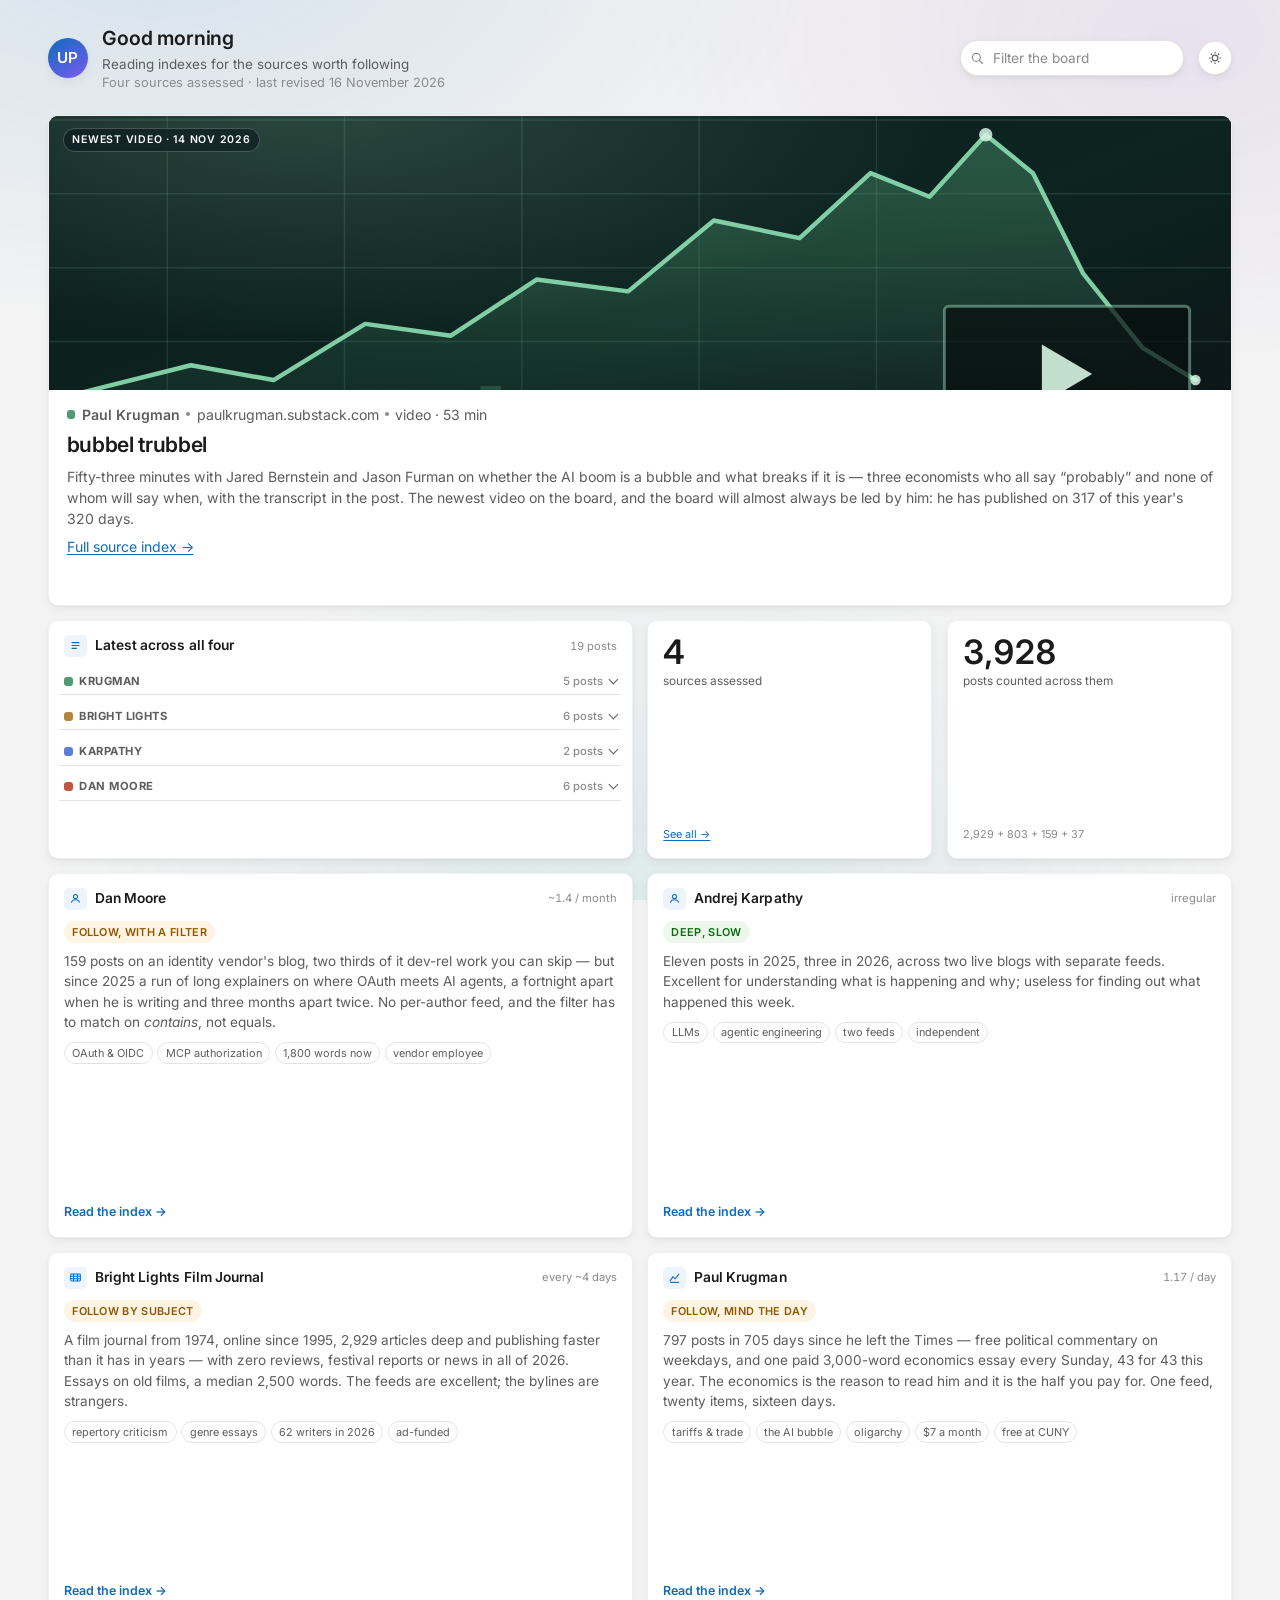
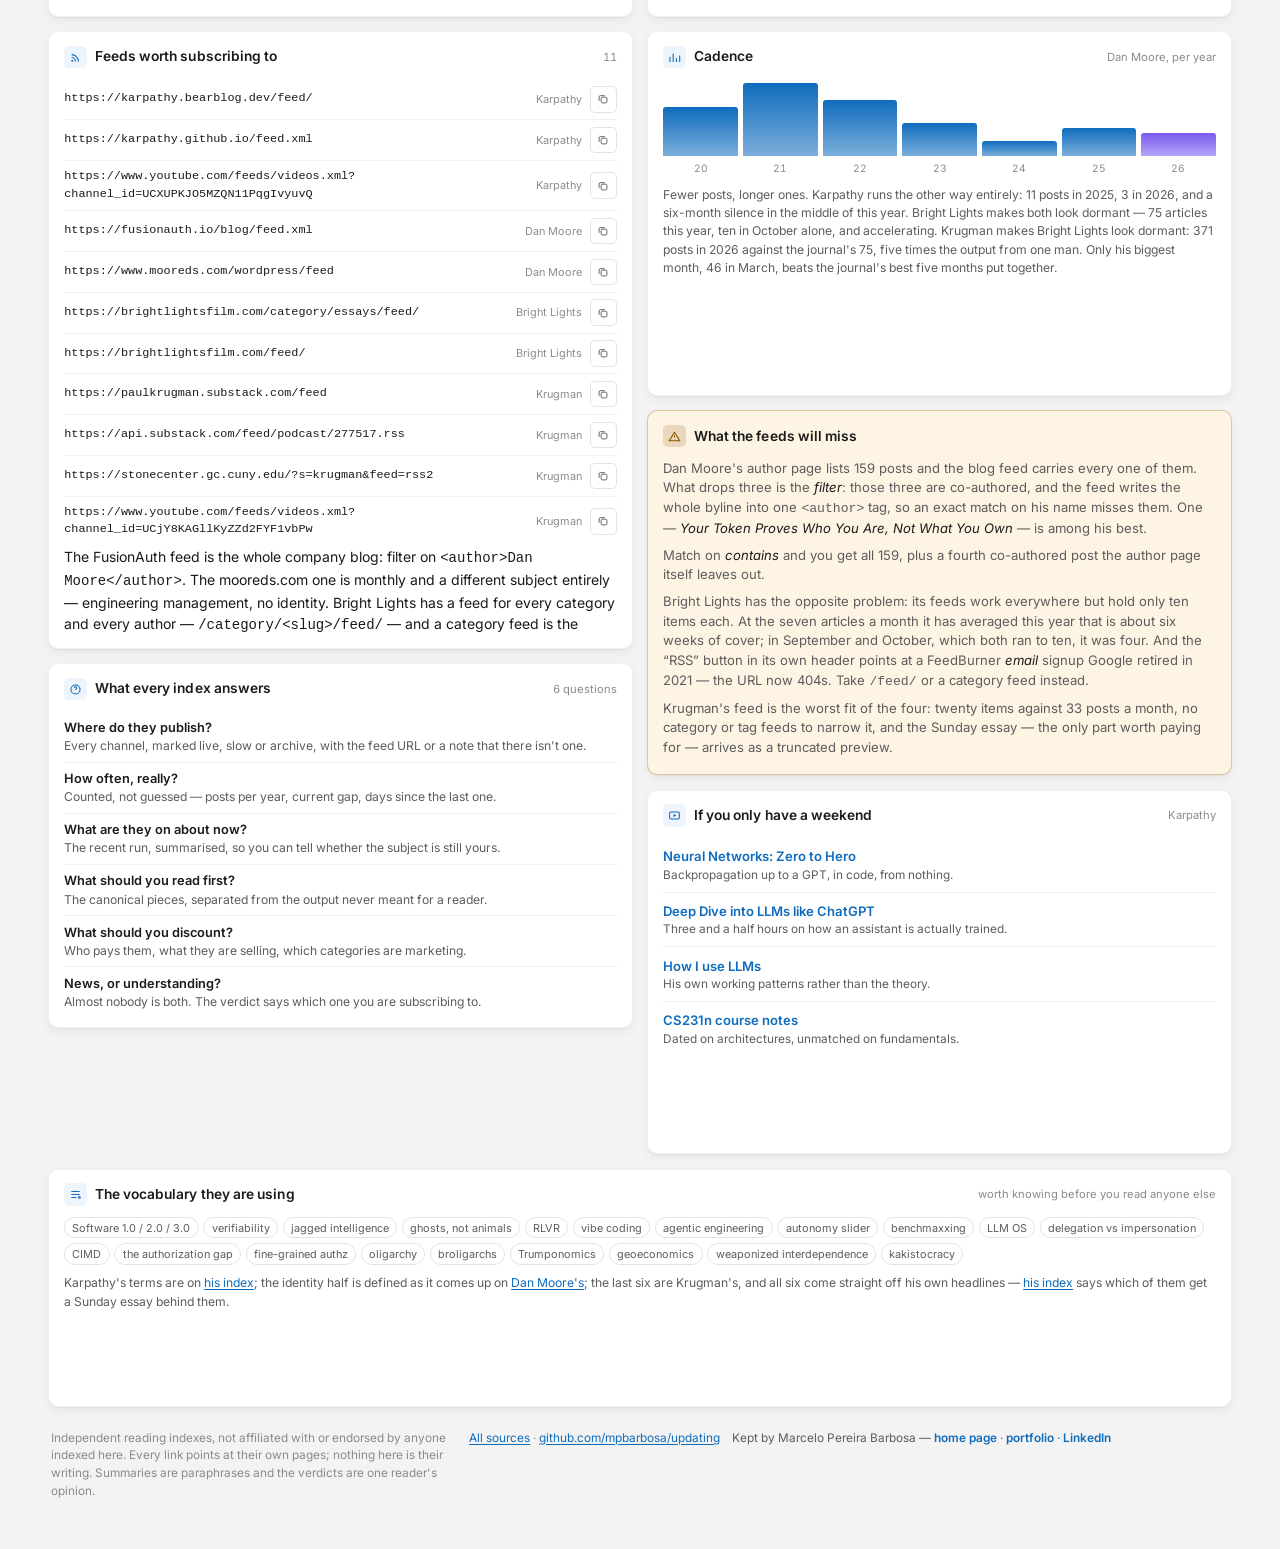
==== commit db34d8d9: "Fold the board's latest-posts groups into collapsible <details> Each author group in the "Latest acr" ====
--- a/docs/index.html
+++ b/docs/index.html
@@ -196,13 +196,13 @@
       <div class="lede">
         <p class="byline"><span class="src-dot pk" aria-hidden="true"></span><strong>Paul Krugman</strong><span class="dot" aria-hidden="true"></span><span>paulkrugman.substack.com</span><span class="dot" aria-hidden="true"></span><span>video &middot; 53 min</span></p>
         <h2><a href="https://paulkrugman.substack.com/p/bubbel-trubbel">bubbel trubbel</a></h2>
-        <p>Fifty-three minutes with Jared Bernstein and Jason Furman on whether the AI boom is a bubble and what breaks if it is &mdash; three economists who all say &ldquo;probably&rdquo; and none of whom will say when, with the transcript in the post. The newest video on the board, and the board will almost always be led by him: he has published on 314 of this year's 317 days.</p>
+        <p>Fifty-three minutes with Jared Bernstein and Jason Furman on whether the AI boom is a bubble and what breaks if it is &mdash; three economists who all say &ldquo;probably&rdquo; and none of whom will say when, with the transcript in the post. The newest video on the board, and the board will almost always be led by him: he has published on 317 of this year's 320 days.</p>
         <p class="byline"><a href="krugman.html">Full source index &rarr;</a></p>
       </div>
     </article>
 
     <!-- latest across every source -->
-    <article class="tile tall" data-tags="latest posts feed recent dan moore karpathy bright lights krugman economics oauth mcp token agents film essays">
+    <article class="tile tall latest" data-tags="latest posts feed recent dan moore karpathy bright lights krugman economics oauth mcp token agents film essays">
       <div class="t-head">
         <span class="ico" aria-hidden="true"><svg width="13" height="13" viewBox="0 0 20 20" fill="none" stroke="currentColor" stroke-width="1.7"><path d="M4 5.5h12M4 10h12M4 14.5h8"/></svg></span>
         <h2>Latest across all four</h2>
@@ -211,43 +211,51 @@
       <div class="scroller">
         <ul class="feedlist grouped">
           <li class="grp">
-            <p class="grp-head"><i class="src-dot pk" aria-hidden="true"></i>Krugman<span class="n">5 posts</span></p>
-            <ul>
+            <details class="grp-box">
+              <summary class="grp-head"><i class="src-dot pk" aria-hidden="true"></i>Krugman<span class="n">5 posts</span></summary>
+              <ul>
+                <li><a href="https://paulkrugman.substack.com/p/republican-ideology-ruined-your-weekend"><span class="ttl">Republican Ideology Ruined Your Weekend</span><span class="sub">16 Nov 2026</span></a></li>
               <li><a href="https://paulkrugman.substack.com/p/voodoo-economics-maga-style"><span class="ttl">Voodoo Economics, MAGA Style</span><span class="sub">15 Nov 2026 <span class="flag">paid</span></span></a></li>
-              <li><a href="https://paulkrugman.substack.com/p/bubbel-trubbel"><span class="ttl">bubbel trubbel</span><span class="sub">14 Nov 2026</span></a></li>
-              <li><a href="https://paulkrugman.substack.com/p/elon-still-loves-vladimir"><span class="ttl">Elon Still Loves Vladimir</span><span class="sub">13 Nov 2026</span></a></li>
-              <li><a href="https://paulkrugman.substack.com/p/climates-of-treason"><span class="ttl">Climates of Treason</span><span class="sub">12 Nov 2026</span></a></li>
-              <li><a href="https://paulkrugman.substack.com/p/the-cyberpunking-of-america"><span class="ttl">The Cyberpunking of America</span><span class="sub">10 Nov 2026</span></a></li>
-            </ul>
+                <li><a href="https://paulkrugman.substack.com/p/bubbel-trubbel"><span class="ttl">bubbel trubbel</span><span class="sub">14 Nov 2026</span></a></li>
+                <li><a href="https://paulkrugman.substack.com/p/elon-still-loves-vladimir"><span class="ttl">Elon Still Loves Vladimir</span><span class="sub">13 Nov 2026</span></a></li>
+                <li><a href="https://paulkrugman.substack.com/p/climates-of-treason"><span class="ttl">Climates of Treason</span><span class="sub">12 Nov 2026</span></a></li>
+                </ul>
+            </details>
           </li>
           <li class="grp">
-            <p class="grp-head"><i class="src-dot bl" aria-hidden="true"></i>Bright Lights<span class="n">6 posts</span></p>
-            <ul>
-              <li><a href="https://brightlightsfilm.com/chasing-butterflies-on-rena-effendis-documentary-searching-for-satyrus-2025/"><span class="ttl">Chasing Butterflies: Rena Effendi's Searching for Satyrus</span><span class="sub">13 Nov 2026</span></a></li>
-              <li><a href="https://brightlightsfilm.com/the-world-shakers-manifesto-cool-hand-luke/"><span class="ttl">The World-Shaker's Manifesto: Cool Hand Luke</span><span class="sub">10 Nov 2026</span></a></li>
-              <li><a href="https://brightlightsfilm.com/he-did-it-his-way-alex-cox-on-dead-souls/"><span class="ttl">He Did It His Way: Alex Cox on Dead Souls</span><span class="sub">7 Nov 2026</span></a></li>
-              <li><a href="https://brightlightsfilm.com/the-men-we-admire-hud-1963-on-criterion/"><span class="ttl">The Men We Admire: Hud (1963) on Criterion</span><span class="sub">4 Nov 2026</span></a></li>
-              <li><a href="https://brightlightsfilm.com/inside-h-r-gigers-alien-the-biomechanical-horror-that-changed-film-art-and-design/"><span class="ttl">Inside H. R. Giger's Alien</span><span class="sub">1 Nov 2026</span></a></li>
-              <li><a href="https://brightlightsfilm.com/do-not-open-this-file-cursed-images-found-footage-and-the-horror-of-believing-the-image/"><span class="ttl">Do Not Open This File: Cursed Images, Found Footage</span><span class="sub">29 Oct 2026</span></a></li>
-            </ul>
+            <details class="grp-box">
+              <summary class="grp-head"><i class="src-dot bl" aria-hidden="true"></i>Bright Lights<span class="n">6 posts</span></summary>
+              <ul>
+                <li><a href="https://brightlightsfilm.com/chasing-butterflies-on-rena-effendis-documentary-searching-for-satyrus-2025/"><span class="ttl">Chasing Butterflies: Rena Effendi's Searching for Satyrus</span><span class="sub">13 Nov 2026</span></a></li>
+                <li><a href="https://brightlightsfilm.com/the-world-shakers-manifesto-cool-hand-luke/"><span class="ttl">The World-Shaker's Manifesto: Cool Hand Luke</span><span class="sub">10 Nov 2026</span></a></li>
+                <li><a href="https://brightlightsfilm.com/he-did-it-his-way-alex-cox-on-dead-souls/"><span class="ttl">He Did It His Way: Alex Cox on Dead Souls</span><span class="sub">7 Nov 2026</span></a></li>
+                <li><a href="https://brightlightsfilm.com/the-men-we-admire-hud-1963-on-criterion/"><span class="ttl">The Men We Admire: Hud (1963) on Criterion</span><span class="sub">4 Nov 2026</span></a></li>
+                <li><a href="https://brightlightsfilm.com/inside-h-r-gigers-alien-the-biomechanical-horror-that-changed-film-art-and-design/"><span class="ttl">Inside H. R. Giger's Alien</span><span class="sub">1 Nov 2026</span></a></li>
+                <li><a href="https://brightlightsfilm.com/do-not-open-this-file-cursed-images-found-footage-and-the-horror-of-believing-the-image/"><span class="ttl">Do Not Open This File: Cursed Images, Found Footage</span><span class="sub">29 Oct 2026</span></a></li>
+              </ul>
+            </details>
           </li>
           <li class="grp">
-            <p class="grp-head"><i class="src-dot ak" aria-hidden="true"></i>Karpathy<span class="n">2 posts</span></p>
-            <ul>
-              <li><a href="https://karpathy.bearblog.dev/hacker-tube/"><span class="ttl">HackerTube</span><span class="sub">31 Oct 2026</span></a></li>
-              <li><a href="https://karpathy.bearblog.dev/sequoia-ascent-2026/"><span class="ttl">Sequoia Ascent 2026 summary</span><span class="sub">30 Apr 2026</span></a></li>
-            </ul>
+            <details class="grp-box">
+              <summary class="grp-head"><i class="src-dot ak" aria-hidden="true"></i>Karpathy<span class="n">2 posts</span></summary>
+              <ul>
+                <li><a href="https://karpathy.bearblog.dev/hacker-tube/"><span class="ttl">HackerTube</span><span class="sub">31 Oct 2026</span></a></li>
+                <li><a href="https://karpathy.bearblog.dev/sequoia-ascent-2026/"><span class="ttl">Sequoia Ascent 2026 summary</span><span class="sub">30 Apr 2026</span></a></li>
+              </ul>
+            </details>
           </li>
           <li class="grp">
-            <p class="grp-head"><i class="src-dot dm" aria-hidden="true"></i>Dan Moore<span class="n">6 posts</span></p>
-            <ul>
-              <li><a href="https://fusionauth.io/blog/token-exchange-thoughts"><span class="ttl">Token Exchange</span><span class="sub">22 Oct 2026</span></a></li>
-              <li><a href="https://fusionauth.io/blog/ldx3-nyc-2026-report"><span class="ttl">Nobody Has a Good Answer for Agentic Identity Yet</span><span class="sub">24 Sep 2026</span></a></li>
-              <li><a href="https://fusionauth.io/blog/cimd-vs-dcr"><span class="ttl">MCP Client Registration: Dinner Party Or Nightclub?</span><span class="sub">8 Sep 2026</span></a></li>
-              <li><a href="https://fusionauth.io/blog/mcp-authorization-server"><span class="ttl">Protect an MCP server with an Authorization Server</span><span class="sub">15 Jun 2026</span></a></li>
-              <li><a href="https://fusionauth.io/blog/progressive-delivery"><span class="ttl">Identity and Progressive Delivery</span><span class="sub">5 May 2026</span></a></li>
-              <li><a href="https://fusionauth.io/blog/dji-token-auth"><span class="ttl">Your Token Proves Who You Are, Not What You Own</span><span class="sub">26 Feb 2026 <span class="flag">co-authored</span></span></a></li>
-            </ul>
+            <details class="grp-box">
+              <summary class="grp-head"><i class="src-dot dm" aria-hidden="true"></i>Dan Moore<span class="n">6 posts</span></summary>
+              <ul>
+                <li><a href="https://fusionauth.io/blog/token-exchange-thoughts"><span class="ttl">Token Exchange</span><span class="sub">22 Oct 2026</span></a></li>
+                <li><a href="https://fusionauth.io/blog/ldx3-nyc-2026-report"><span class="ttl">Nobody Has a Good Answer for Agentic Identity Yet</span><span class="sub">24 Sep 2026</span></a></li>
+                <li><a href="https://fusionauth.io/blog/cimd-vs-dcr"><span class="ttl">MCP Client Registration: Dinner Party Or Nightclub?</span><span class="sub">8 Sep 2026</span></a></li>
+                <li><a href="https://fusionauth.io/blog/mcp-authorization-server"><span class="ttl">Protect an MCP server with an Authorization Server</span><span class="sub">15 Jun 2026</span></a></li>
+                <li><a href="https://fusionauth.io/blog/progressive-delivery"><span class="ttl">Identity and Progressive Delivery</span><span class="sub">5 May 2026</span></a></li>
+                <li><a href="https://fusionauth.io/blog/dji-token-auth"><span class="ttl">Your Token Proves Who You Are, Not What You Own</span><span class="sub">26 Feb 2026 <span class="flag">co-authored</span></span></a></li>
+              </ul>
+            </details>
           </li>
         </ul>
       </div>
@@ -260,9 +268,9 @@
       <p class="foot"><a href="sources.html">See all &rarr;</a></p>
     </article>
     <article class="tile s" data-tags="stats posts indexed count">
-      <div class="num">3,925</div>
+      <div class="num">3,928</div>
       <p class="cap">posts counted across them</p>
-      <p class="foot">2,929 + 800 + 159 + 37</p>
+      <p class="foot">2,929 + 803 + 159 + 37</p>
     </article>
 
     <!-- Dan Moore -->
@@ -312,7 +320,7 @@
         <span class="cnt">1.17 / day</span>
       </div>
       <p class="verdict-pill caution">Follow, mind the day</p>
-      <p class="src-say">794 posts in 702 days since he left the Times &mdash; free political commentary on weekdays, and one paid 3,000-word economics essay every Sunday, 42 for 42 this year. The economics is the reason to read him and it is the half you pay for. One feed, twenty items, sixteen days.</p>
+      <p class="src-say">797 posts in 705 days since he left the Times &mdash; free political commentary on weekdays, and one paid 3,000-word economics essay every Sunday, 43 for 43 this year. The economics is the reason to read him and it is the half you pay for. One feed, twenty items, sixteen days.</p>
       <div class="chips"><span>tariffs &amp; trade</span><span>the AI bubble</span><span>oligarchy</span><span>$7 a month</span><span>free at CUNY</span></div>
       <p class="go"><a href="krugman.html">Read the index &rarr;</a></p>
     </article>
--- a/docs/home.css
+++ b/docs/home.css
@@ -203,6 +203,10 @@
 .tile.s { grid-column: span 1; grid-row: span 2; }
 .tile.wide { grid-column: span 4; grid-row: span 2; }
 .tile.tall { grid-row: span 5; }
+/* the latest-posts tile opens with every group folded, so it only needs room
+   for the four headings; opening one scrolls inside the tile. Two rows also
+   puts it level with the pair of stat tiles beside it. */
+.tile.tall.latest { grid-row: span 2; }
 .tile.hero { grid-column: span 4; grid-row: span 4; padding: 0; }
 
 .t-head {
@@ -283,16 +287,19 @@
 }
 
 /* grouped by author: one heading per source, so the rows carry only the date.
-   The heading sticks to the top of the scroller, which is the only scrolling
-   ancestor here -- on narrow screens the scroller is `overflow: visible`, and
-   the rule below turns the stickiness off so headings cannot float over the
-   page. */
+   Each group is a <details>, so a source can be folded away; the heading is its
+   <summary> and carries the chevron. The heading sticks to the top of the
+   scroller, which is the only scrolling ancestor here -- on narrow screens the
+   scroller is `overflow: visible`, and the rule below turns the stickiness off
+   so headings cannot float over the page. */
 .feedlist.grouped > li, .feedlist.grouped > li:first-child { border-top: 0; }
 .feedlist.grouped > li + li { margin-top: 0.5rem; }
 .feedlist.grouped ul { list-style: none; margin: 0; padding: 0; }
+.grp-box > ul { padding-top: 0.1rem; }
 .grp-head {
   position: sticky; top: 0; z-index: 1;
   display: flex; align-items: center; gap: 0.4rem;
+  cursor: pointer; list-style: none; user-select: none;
   margin: 0 -0.3rem; padding: 0.3rem 0.3rem 0.28rem;
   background: var(--card);
   border-bottom: 1px solid var(--br-strong);
@@ -305,6 +312,22 @@
   color: var(--faint);
   font-variant-numeric: tabular-nums;
 }
+.grp-head::-webkit-details-marker { display: none; }
+.grp-head:hover { color: var(--ink); }
+.grp-head:focus-visible { outline: 2px solid var(--accent); outline-offset: -2px; border-radius: 4px; }
+/* the chevron: a rotated corner, pointing down when the group is folded away
+   and up when it is open. */
+.grp-head::after {
+  content: "";
+  width: 0.36rem; height: 0.36rem;
+  border-right: 1.5px solid currentColor;
+  border-bottom: 1.5px solid currentColor;
+  transform: translateY(-2px) rotate(45deg);
+  transition: transform 0.15s ease;
+  flex: none;
+}
+.grp-box[open] > .grp-head::after { transform: translateY(1px) rotate(-135deg); }
+@media (prefers-reduced-motion: reduce) { .grp-head::after { transition: none; } }
 .feedlist.grouped .sub { margin-top: 0.1rem; }
 
 /* ---------- small stat tiles ---------- */
@@ -409,7 +432,7 @@
 @media (max-width: 40rem) {
   .board { padding-top: 1.1rem; }
   .grid { grid-template-columns: minmax(0, 1fr); grid-auto-rows: auto; gap: 0.75rem; }
-  .tile, .tile.s, .tile.wide, .tile.tall, .tile.hero { grid-column: span 1; grid-row: auto; }
+  .tile, .tile.s, .tile.wide, .tile.tall, .tile.tall.latest, .tile.hero { grid-column: span 1; grid-row: auto; }
   .tile { min-height: 0; }
   .tile.tall .scroller, .tile .scroller { overflow: visible; }
   .grp-head { position: static; }
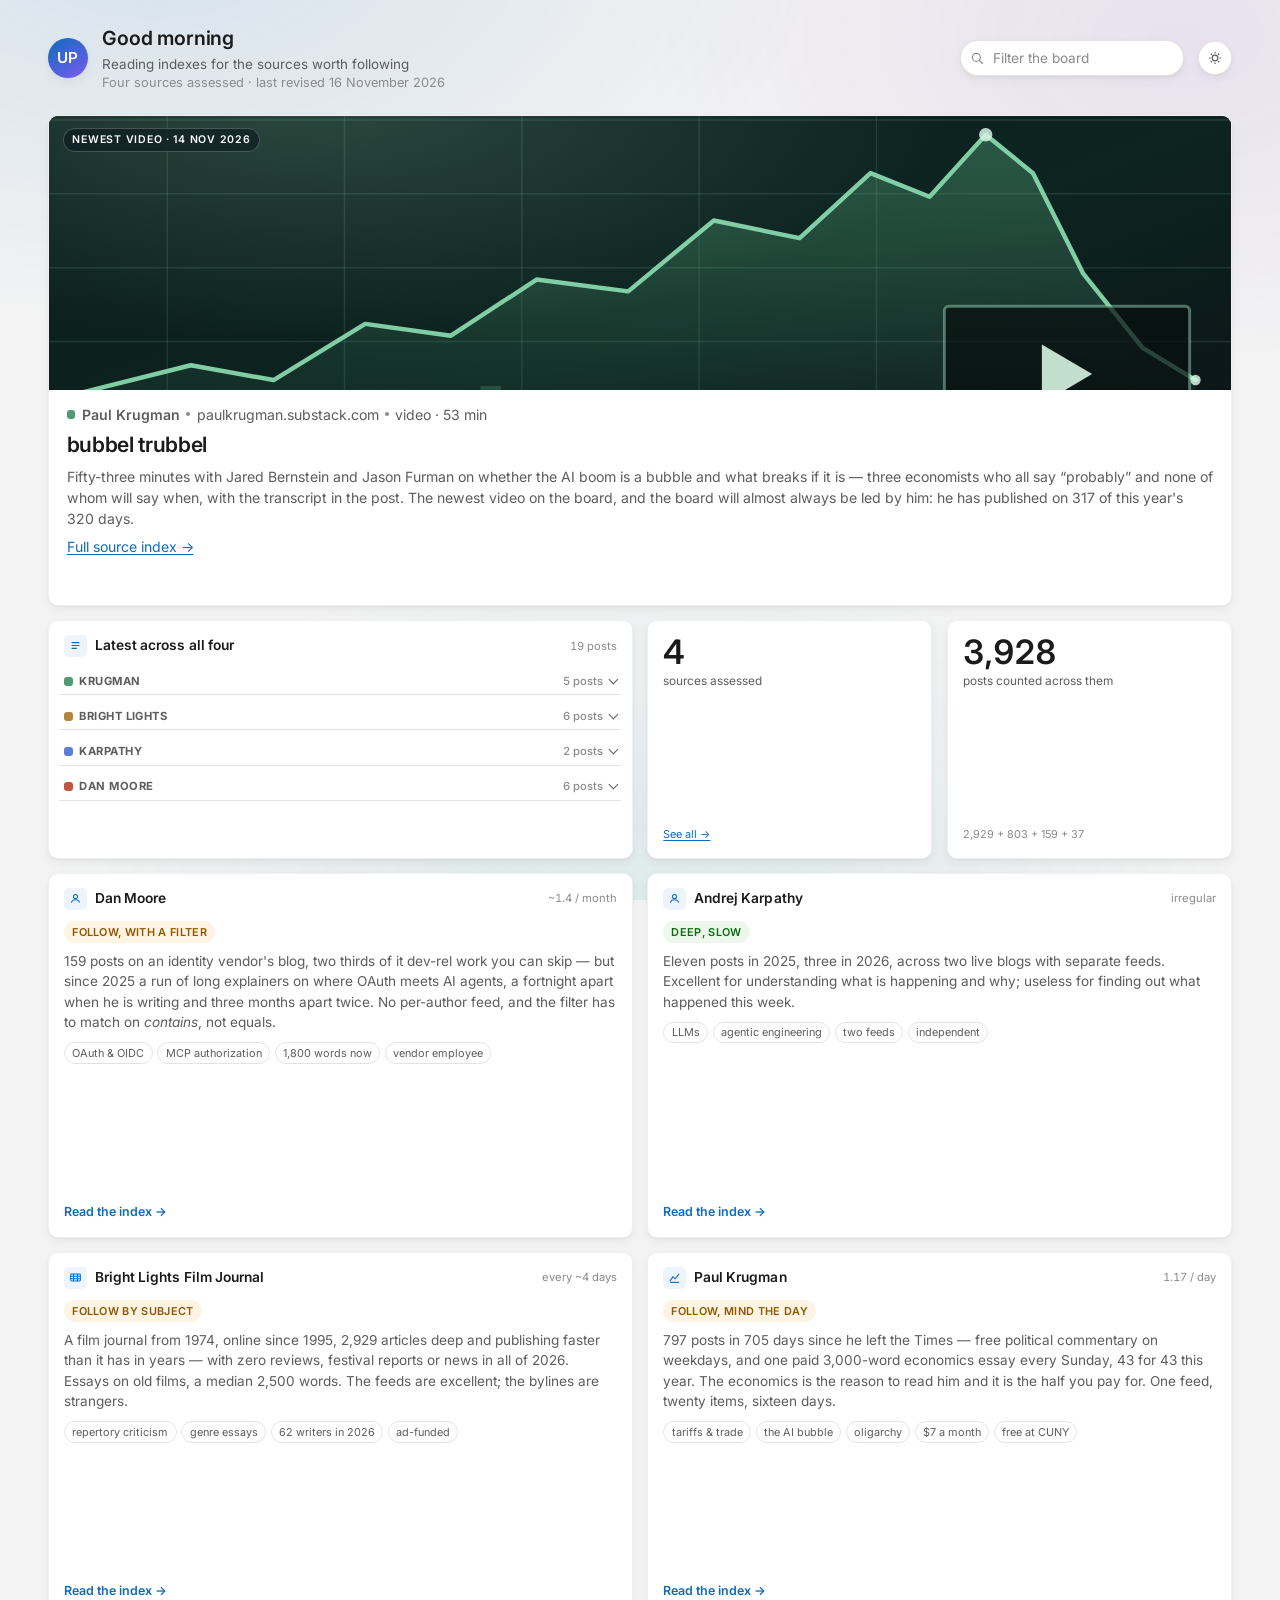
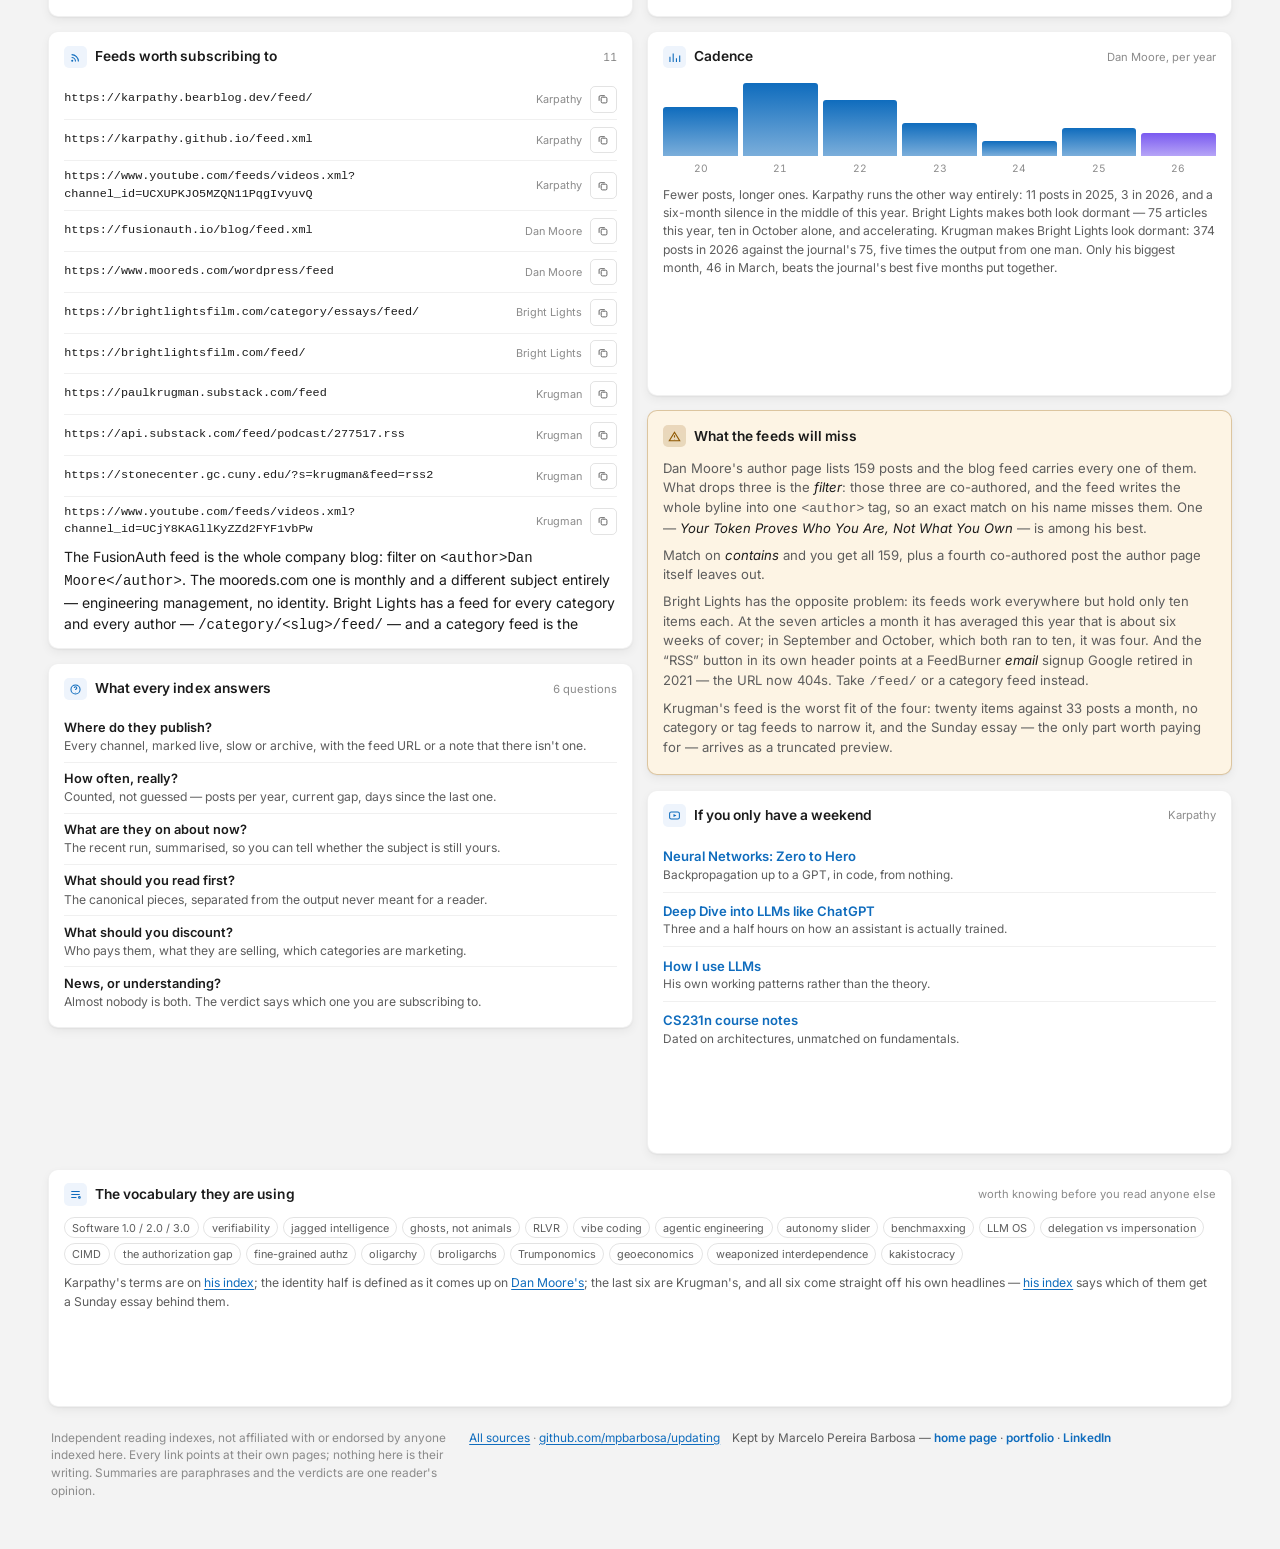
==== commit 27e9f604: "Re-measure the other three source indexes as of 16 November All three fixed their statistics to a 13" ====
--- a/docs/index.html
+++ b/docs/index.html
@@ -361,7 +361,7 @@
         <i style="height:67%"></i><i style="height:100%"></i><i style="height:76%"></i><i style="height:45%"></i><i style="height:21%"></i><i style="height:38%"></i><i class="now" style="height:31%"></i>
       </div>
       <div class="xax"><span>20</span><span>21</span><span>22</span><span>23</span><span>24</span><span>25</span><span>26</span></div>
-      <p class="cap">Fewer posts, longer ones. Karpathy runs the other way entirely: 11 posts in 2025, 3 in 2026, and a six-month silence in the middle of this year. Bright Lights makes both look dormant &mdash; 75 articles this year, ten in October alone, and accelerating. Krugman makes Bright Lights look dormant: 371 posts in 2026 against the journal's 75, five times the output from one man. Only his biggest month, 46 in March, beats the journal's best five months put together.</p>
+      <p class="cap">Fewer posts, longer ones. Karpathy runs the other way entirely: 11 posts in 2025, 3 in 2026, and a six-month silence in the middle of this year. Bright Lights makes both look dormant &mdash; 75 articles this year, ten in October alone, and accelerating. Krugman makes Bright Lights look dormant: 374 posts in 2026 against the journal's 75, five times the output from one man. Only his biggest month, 46 in March, beats the journal's best five months put together.</p>
     </article>
 
     <!-- caveat -->
